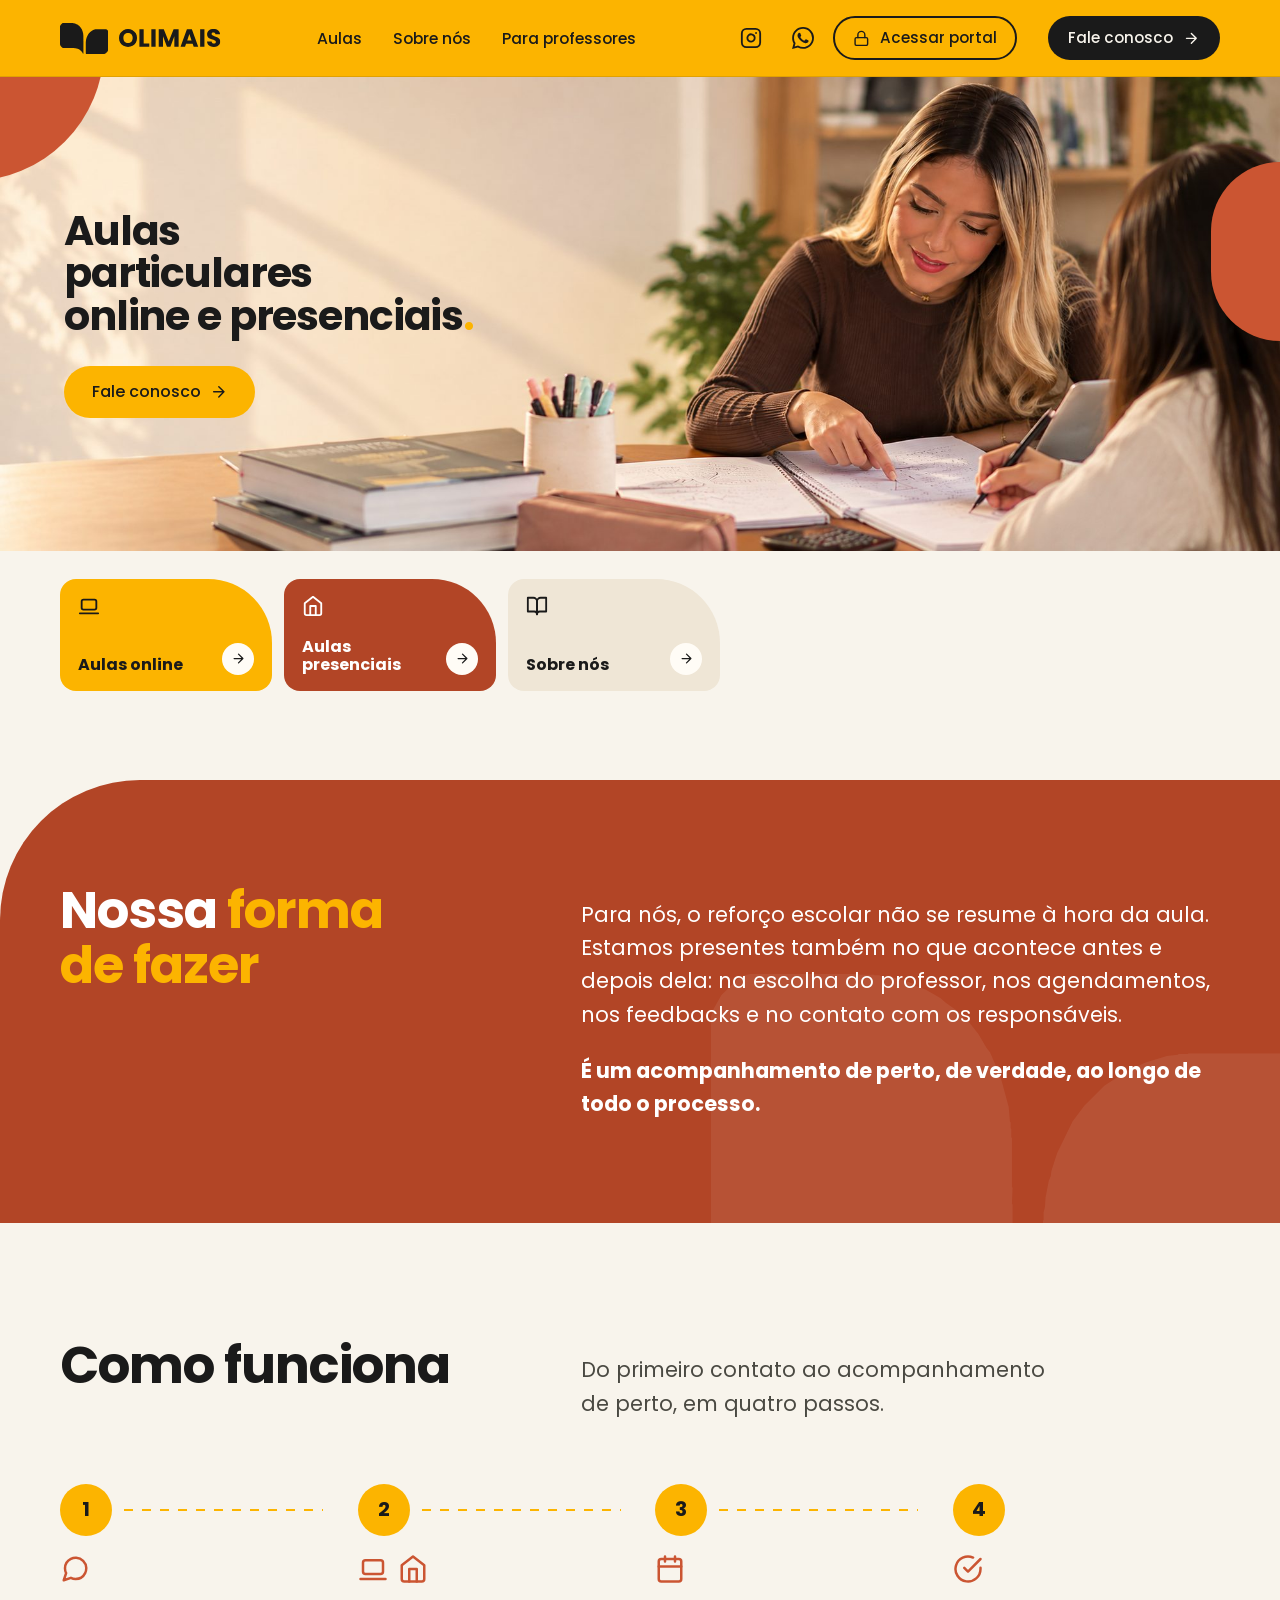
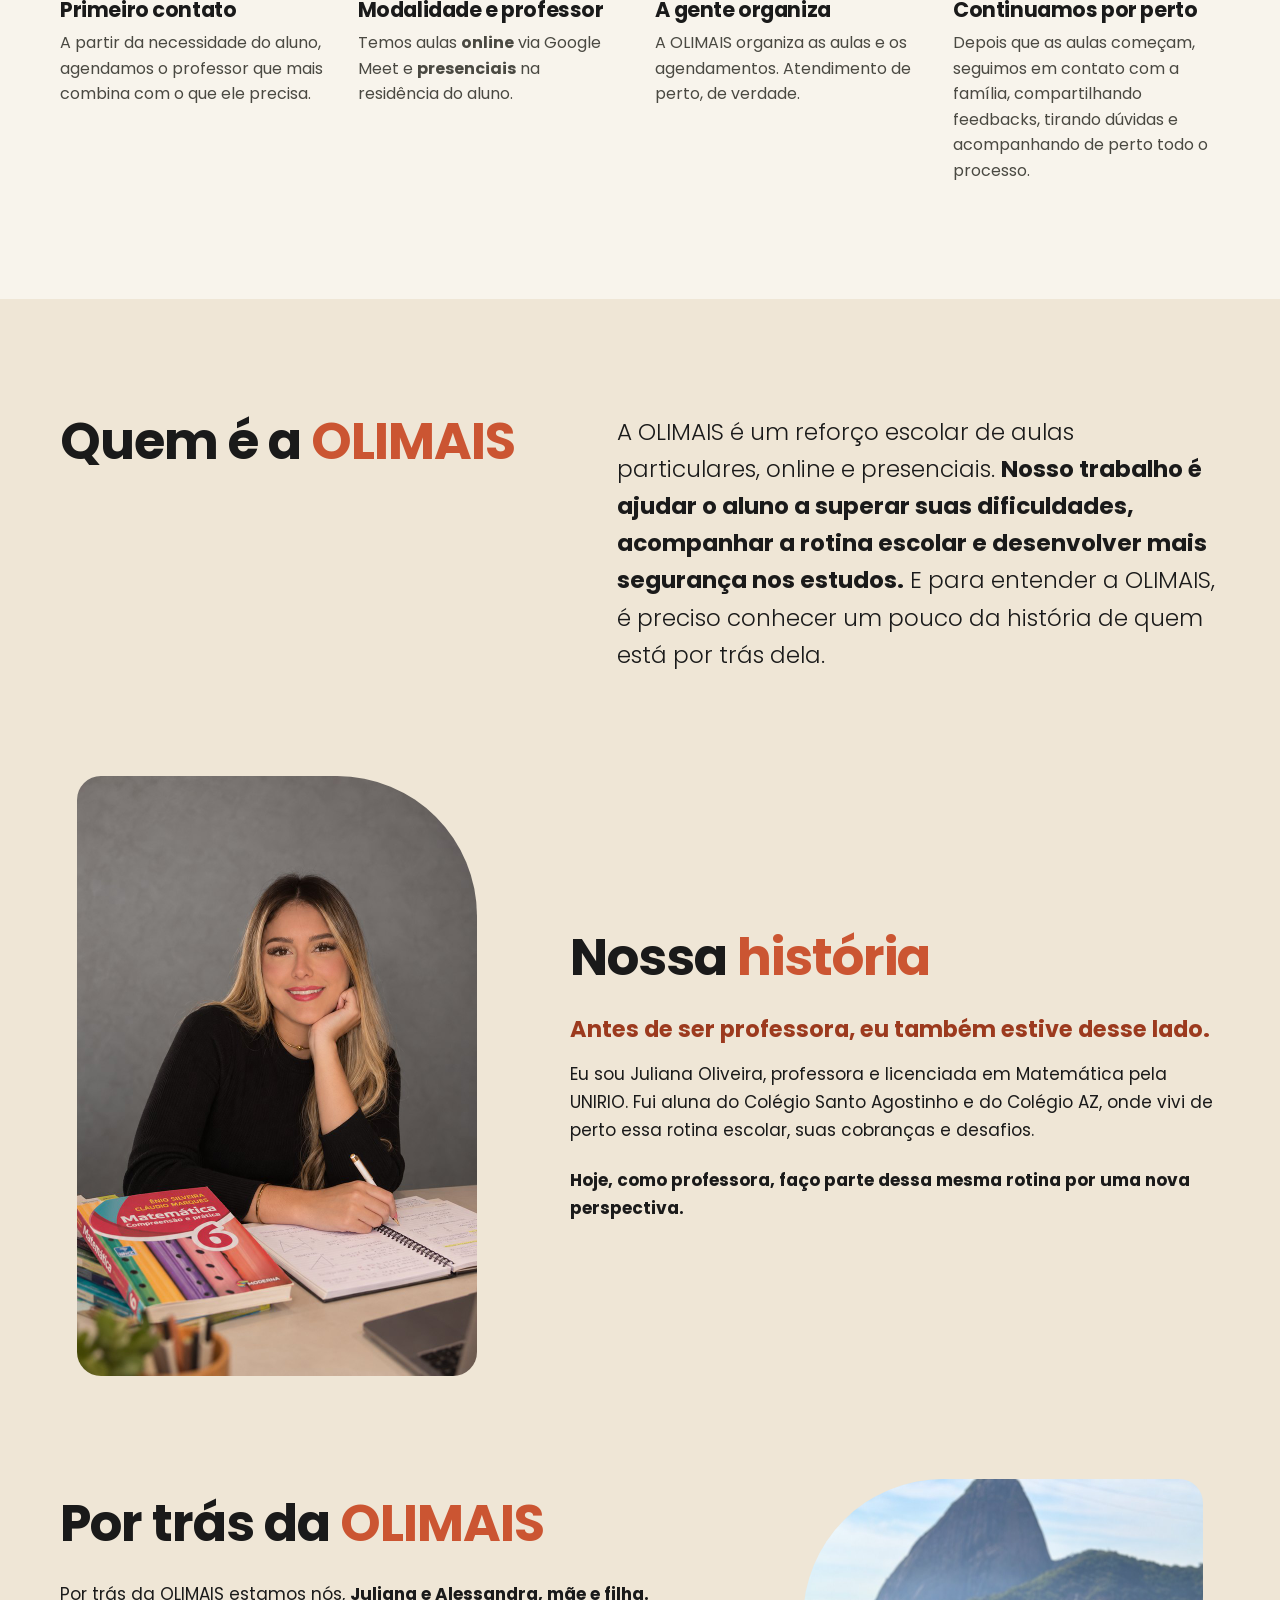
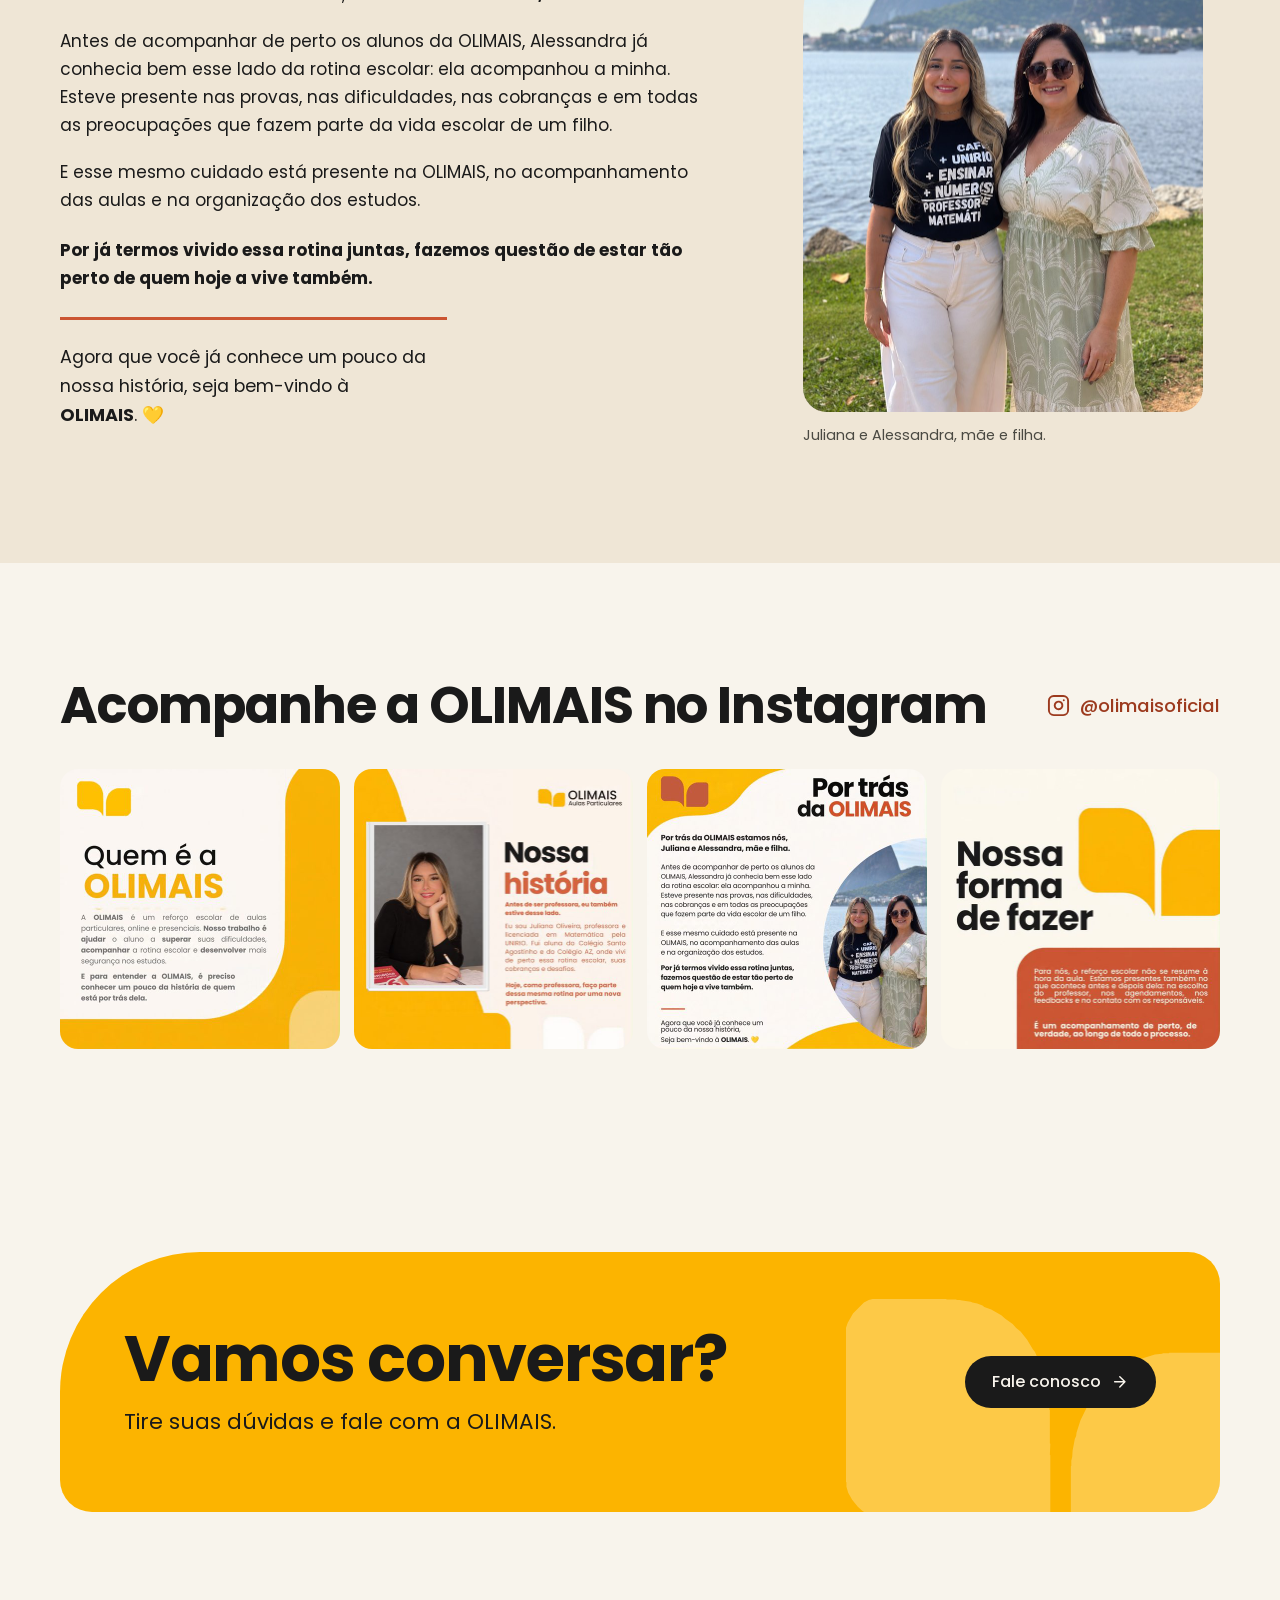
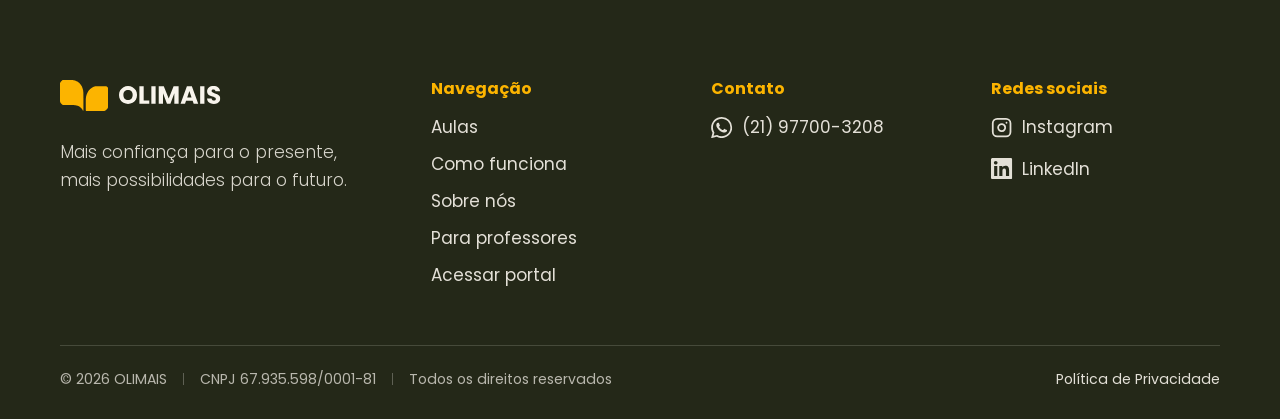
==== index.html @ c1a86a7f "first commit" ====
<!doctype html>
<html lang="pt-BR">
<head>
  <meta charset="utf-8">
  <meta name="viewport" content="width=device-width, initial-scale=1">
  <script>document.documentElement.classList.add('js');</script>

  <title>OLIMAIS | Reforço escolar com aulas particulares online e presenciais</title>
  <meta name="description" content="Reforço escolar com aulas particulares presenciais no Rio de Janeiro e online para todo o Brasil. Acompanhamento de perto, do primeiro contato aos feedbacks para a família.">
  <meta name="theme-color" content="#FCB400">
  <link rel="canonical" href="https://olimais.com.br/">

  <link rel="icon" href="favicon.svg" type="image/svg+xml">
  <link rel="apple-touch-icon" href="img/apple-touch-icon.png">

  <!-- Prévia ao compartilhar no WhatsApp, Instagram, Facebook etc. -->
  <meta property="og:type" content="website">
  <meta property="og:locale" content="pt_BR">
  <meta property="og:site_name" content="OLIMAIS">
  <meta property="og:title" content="OLIMAIS | Reforço escolar com aulas particulares online e presenciais">
  <meta property="og:description" content="Mais confiança para o presente, mais possibilidades para o futuro. Aulas presenciais no Rio de Janeiro e online para todo o Brasil.">
  <meta property="og:url" content="https://olimais.com.br/">
  <meta property="og:image" content="https://olimais.com.br/img/og-olimais.jpg">
  <meta property="og:image:width" content="1200">
  <meta property="og:image:height" content="628">
  <meta name="twitter:card" content="summary_large_image">

  <link rel="preload" href="fonts/poppins-700.woff" as="font" type="font/woff" crossorigin>
  <link rel="preload" href="fonts/poppins-400.woff" as="font" type="font/woff" crossorigin>
  <link rel="preload" href="img/hero-banner.jpg" as="image" fetchpriority="high" media="(min-width: 901px)">
  <link rel="preload" href="img/hero-banner-mobile.jpg" as="image" fetchpriority="high" media="(max-width: 900px)">
  <link rel="stylesheet" href="css/style.css">

  <script type="application/ld+json">
  {
    "@context": "https://schema.org",
    "@type": "EducationalOrganization",
    "name": "OLIMAIS",
    "alternateName": "OLIMAIS Reforço Escolar",
    "description": "Reforço escolar com aulas particulares presenciais no Rio de Janeiro e online para todo o Brasil.",
    "url": "https://olimais.com.br/",
    "logo": "https://olimais.com.br/img/apple-touch-icon.png",
    "telephone": "+5521977003208",
    "sameAs": [
      "https://www.instagram.com/olimaisoficial/",
      "https://www.linkedin.com/company/olimais/"
    ],
    "areaServed": [
      { "@type": "City", "name": "Rio de Janeiro" },
      { "@type": "Country", "name": "Brasil" }
    ]
  }
  </script>
</head>

<body>
<svg width="0" height="0" style="position:absolute" aria-hidden="true" focusable="false">
<symbol id="logo-mark" viewBox="290.23 528.12 855.36 550.64"><path fill="currentColor" d="M 326.757812 535.253906 L 304.484375 557.527344 L 293.792969 576.238281 L 290.226562 586.929688 L 290.226562 900.5625 L 291.121094 901.453125 L 291.121094 910.363281 L 294.683594 922.839844 L 302.703125 937.09375 L 314.285156 951.351562 L 323.195312 959.371094 L 333.886719 966.496094 L 342.796875 970.953125 L 349.035156 972.734375 L 354.378906 972.734375 L 355.269531 973.625 L 415.859375 973.625 L 416.75 972.734375 L 427.441406 972.734375 L 428.332031 973.625 L 442.589844 973.625 L 443.480469 972.734375 L 457.734375 972.734375 L 458.628906 973.625 L 545.054688 973.625 L 545.945312 974.515625 L 568.21875 976.296875 L 577.128906 978.972656 L 591.386719 980.753906 L 597.625 983.425781 L 606.535156 985.207031 L 634.152344 999.464844 L 659.992188 1019.066406 L 677.8125 1038.667969 L 687.613281 1053.816406 L 698.304688 1074.308594 L 700.089844 1076.089844 L 703.652344 1076.089844 L 705.433594 1071.636719 L 705.433594 1063.617188 L 706.324219 1062.726562 L 706.324219 846.210938 L 705.433594 845.320312 L 706.324219 823.046875 L 705.433594 822.15625 L 705.433594 754.4375 L 704.542969 753.546875 L 704.542969 741.964844 L 703.652344 741.074219 L 703.652344 733.054688 L 702.761719 732.164062 L 700.980469 711.671875 L 689.394531 668.902344 L 675.140625 635.9375 L 670.683594 630.589844 L 659.101562 610.988281 L 645.738281 594.058594 L 636.828125 586.929688 L 629.699219 578.914062 L 614.550781 568.21875 L 606.535156 561.09375 L 586.039062 549.507812 L 571.785156 544.164062 L 568.21875 541.488281 L 557.527344 537.035156 L 547.726562 535.253906 L 544.164062 533.472656 L 523.671875 530.796875 L 522.777344 529.90625 L 515.652344 529.90625 L 514.761719 529.015625 L 495.160156 529.015625 L 494.265625 528.125 L 344.578125 528.125 L 336.558594 529.90625 Z M 326.757812 535.253906 "/><path fill="currentColor" d="M 1125.984375 647.519531 L 1111.730469 639.5 L 1103.710938 637.71875 L 948.675781 637.71875 L 947.785156 638.609375 L 935.3125 638.609375 L 934.421875 639.5 L 919.273438 641.28125 L 889.871094 650.191406 L 864.03125 661.773438 L 832.847656 682.269531 L 805.226562 709.890625 L 789.1875 731.273438 L 767.804688 774.933594 L 759.785156 799.878906 L 758.894531 807.007812 L 756.222656 813.246094 L 751.765625 836.410156 L 750.875 849.777344 L 749.09375 856.902344 L 749.09375 867.597656 L 748.203125 868.488281 L 748.203125 1061.835938 L 749.09375 1062.726562 L 749.09375 1071.636719 L 749.984375 1074.308594 L 753.546875 1077.871094 L 756.222656 1078.761719 L 1026.195312 1078.761719 L 1027.085938 1077.871094 L 1052.925781 1078.761719 L 1053.816406 1077.871094 L 1079.652344 1077.871094 L 1086.78125 1076.089844 L 1097.472656 1069.851562 L 1108.167969 1060.941406 L 1131.332031 1036.886719 L 1136.679688 1029.757812 L 1142.914062 1018.175781 L 1145.589844 1006.59375 L 1145.589844 676.03125 L 1140.242188 662.667969 Z M 1125.984375 647.519531 "/></symbol>
<symbol id="logo-word" viewBox="6.75 58.2 705.41 125.33"><g fill="currentColor"><g><g><g transform="translate(0.999982, 182.308494)"><g><path d="M 68.671875 1.21875 C 57.171875 1.21875 46.625 -1.453125 37.03125 -6.796875 C 27.445312 -12.140625 19.835938 -19.601562 14.203125 -29.1875 C 8.566406 -38.78125 5.75 -49.5625 5.75 -61.53125 C 5.75 -73.5 8.566406 -84.25 14.203125 -93.78125 C 19.835938 -103.3125 27.445312 -110.75 37.03125 -116.09375 C 46.625 -121.4375 57.171875 -124.109375 68.671875 -124.109375 C 80.179688 -124.109375 90.726562 -121.4375 100.3125 -116.09375 C 109.90625 -110.75 117.457031 -103.3125 122.96875 -93.78125 C 128.488281 -84.25 131.25 -73.5 131.25 -61.53125 C 131.25 -49.5625 128.457031 -38.78125 122.875 -29.1875 C 117.300781 -19.601562 109.75 -12.140625 100.21875 -6.796875 C 90.695312 -1.453125 80.179688 1.21875 68.671875 1.21875 Z M 68.671875 -25.96875 C 78.441406 -25.96875 86.257812 -29.222656 92.125 -35.734375 C 97.988281 -42.242188 100.921875 -50.84375 100.921875 -61.53125 C 100.921875 -72.34375 97.988281 -80.972656 92.125 -87.421875 C 86.257812 -93.867188 78.441406 -97.09375 68.671875 -97.09375 C 58.796875 -97.09375 50.921875 -93.894531 45.046875 -87.5 C 39.179688 -81.113281 36.25 -72.457031 36.25 -61.53125 C 36.25 -50.726562 39.179688 -42.097656 45.046875 -35.640625 C 50.921875 -29.191406 58.796875 -25.96875 68.671875 -25.96875 Z M 68.671875 -25.96875 " /></g></g></g><g><g transform="translate(138.003538, 182.308494)"><g><path d="M 40.609375 -23.015625 L 79.65625 -23.015625 L 79.65625 0 L 10.8125 0 L 10.8125 -122.375 L 40.609375 -122.375 Z M 40.609375 -23.015625 " /></g></g></g><g><g transform="translate(221.146917, 182.308494)"><g><path d="M 40.609375 -122.375 L 40.609375 0 L 10.8125 0 L 10.8125 -122.375 Z M 40.609375 -122.375 " /></g></g></g><g><g transform="translate(272.566821, 182.308494)"><g><path d="M 149.390625 -122.375 L 149.390625 0 L 119.578125 0 L 119.578125 -73.390625 L 92.21875 0 L 68.15625 0 L 40.609375 -73.5625 L 40.609375 0 L 10.8125 0 L 10.8125 -122.375 L 46.015625 -122.375 L 80.359375 -37.65625 L 114.34375 -122.375 Z M 149.390625 -122.375 " /></g></g></g><g><g transform="translate(432.578602, 182.308494)"><g><path d="M 86.984375 -21.609375 L 41.3125 -21.609375 L 33.984375 0 L 2.78125 0 L 47.0625 -122.375 L 81.578125 -122.375 L 125.859375 0 L 94.296875 0 Z M 79.3125 -44.625 L 64.140625 -89.421875 L 49.15625 -44.625 Z M 79.3125 -44.625 " /></g></g></g><g><g transform="translate(561.041198, 182.308494)"><g><path d="M 40.609375 -122.375 L 40.609375 0 L 10.8125 0 L 10.8125 -122.375 Z M 40.609375 -122.375 " /></g></g></g><g><g transform="translate(612.461121, 182.308494)"><g><path d="M 55.078125 1.21875 C 46.128906 1.21875 38.109375 -0.234375 31.015625 -3.140625 C 23.929688 -6.046875 18.269531 -10.34375 14.03125 -16.03125 C 9.789062 -21.726562 7.554688 -28.585938 7.328125 -36.609375 L 39.046875 -36.609375 C 39.515625 -32.078125 41.082031 -28.617188 43.75 -26.234375 C 46.425781 -23.847656 49.914062 -22.65625 54.21875 -22.65625 C 58.625 -22.65625 62.101562 -23.671875 64.65625 -25.703125 C 67.21875 -27.742188 68.5 -30.566406 68.5 -34.171875 C 68.5 -37.191406 67.484375 -39.6875 65.453125 -41.65625 C 63.421875 -43.632812 60.921875 -45.257812 57.953125 -46.53125 C 54.992188 -47.8125 50.785156 -49.269531 45.328125 -50.90625 C 37.421875 -53.34375 30.96875 -55.78125 25.96875 -58.21875 C 20.976562 -60.65625 16.679688 -64.253906 13.078125 -69.015625 C 9.472656 -73.785156 7.671875 -80.003906 7.671875 -87.671875 C 7.671875 -99.066406 11.796875 -107.988281 20.046875 -114.4375 C 28.296875 -120.882812 39.046875 -124.109375 52.296875 -124.109375 C 65.773438 -124.109375 76.640625 -120.882812 84.890625 -114.4375 C 93.140625 -107.988281 97.554688 -99.007812 98.140625 -87.5 L 65.890625 -87.5 C 65.660156 -91.457031 64.207031 -94.566406 61.53125 -96.828125 C 58.851562 -99.097656 55.425781 -100.234375 51.25 -100.234375 C 47.644531 -100.234375 44.738281 -99.273438 42.53125 -97.359375 C 40.320312 -95.441406 39.21875 -92.679688 39.21875 -89.078125 C 39.21875 -85.117188 41.078125 -82.035156 44.796875 -79.828125 C 48.515625 -77.617188 54.328125 -75.238281 62.234375 -72.6875 C 70.128906 -70.007812 76.546875 -67.453125 81.484375 -65.015625 C 86.429688 -62.578125 90.703125 -59.03125 94.296875 -54.375 C 97.898438 -49.726562 99.703125 -43.75 99.703125 -36.4375 C 99.703125 -29.457031 97.929688 -23.117188 94.390625 -17.421875 C 90.847656 -11.734375 85.707031 -7.203125 78.96875 -3.828125 C 72.226562 -0.460938 64.265625 1.21875 55.078125 1.21875 Z M 55.078125 1.21875 " /></g></g></g></g></g></symbol>
</svg>

<svg width="0" height="0" style="position:absolute" aria-hidden="true" focusable="false">
  <symbol id="i-arrow" viewBox="0 0 24 24"><path d="M5 12h14M12 5l7 7-7 7"/></symbol>
  <symbol id="i-laptop" viewBox="0 0 24 24"><rect x="4" y="5" width="16" height="11" rx="2"/><path d="M2 20h20"/></symbol>
  <symbol id="i-home" viewBox="0 0 24 24"><path d="M3 9l9-7 9 7v11a2 2 0 0 1-2 2H5a2 2 0 0 1-2-2z"/><path d="M9 22V12h6v10"/></symbol>
  <symbol id="i-book" viewBox="0 0 24 24"><path d="M2 3h6a4 4 0 0 1 4 4v14a3 3 0 0 0-3-3H2z"/><path d="M22 3h-6a4 4 0 0 0-4 4v14a3 3 0 0 1 3-3h7z"/></symbol>
  <symbol id="i-chat" viewBox="0 0 24 24"><path d="M21 11.5a8.38 8.38 0 0 1-.9 3.8 8.5 8.5 0 0 1-7.6 4.7 8.38 8.38 0 0 1-3.8-.9L3 21l1.9-5.7a8.38 8.38 0 0 1-.9-3.8 8.5 8.5 0 0 1 4.7-7.6 8.38 8.38 0 0 1 3.8-.9h.5a8.48 8.48 0 0 1 8 8v.5z"/></symbol>
  <symbol id="i-calendar" viewBox="0 0 24 24"><rect x="3" y="4" width="18" height="18" rx="2"/><path d="M16 2v4M8 2v4M3 10h18"/></symbol>
  <symbol id="i-check" viewBox="0 0 24 24"><path d="M22 11.08V12a10 10 0 1 1-5.93-9.14"/><path d="M22 4 12 14.01l-3-3"/></symbol>
  <symbol id="i-instagram" viewBox="0 0 24 24"><rect x="2" y="2" width="20" height="20" rx="5"/><path d="M16 11.37A4 4 0 1 1 12.63 8 4 4 0 0 1 16 11.37z"/><path d="M17.5 6.5h.01"/></symbol>
  <symbol id="i-whatsapp" viewBox="0 0 24 24"><path d="M17.472 14.382c-.297-.149-1.758-.867-2.03-.967-.273-.099-.471-.148-.67.15-.197.297-.767.966-.94 1.164-.173.199-.347.223-.644.075-.297-.15-1.255-.463-2.39-1.475-.883-.788-1.48-1.761-1.653-2.059-.173-.297-.018-.458.13-.606.134-.133.298-.347.446-.52.149-.174.198-.298.298-.497.099-.198.05-.371-.025-.52-.075-.149-.669-1.612-.916-2.207-.242-.579-.487-.5-.669-.51-.173-.008-.371-.01-.57-.01-.198 0-.52.074-.792.372-.272.297-1.04 1.016-1.04 2.479 0 1.462 1.065 2.875 1.213 3.074.149.198 2.096 3.2 5.077 4.487.709.306 1.262.489 1.694.625.712.227 1.36.195 1.871.118.571-.085 1.758-.719 2.006-1.413.248-.694.248-1.289.173-1.413-.074-.124-.272-.198-.57-.347m-5.421 7.403h-.004a9.87 9.87 0 01-5.031-1.378l-.361-.214-3.741.982.998-3.648-.235-.374a9.86 9.86 0 01-1.51-5.26c.001-5.45 4.436-9.884 9.888-9.884 2.64 0 5.122 1.03 6.988 2.898a9.825 9.825 0 012.893 6.994c-.003 5.45-4.437 9.884-9.885 9.884m8.413-18.297A11.815 11.815 0 0012.05 0C5.495 0 .16 5.335.157 11.892c0 2.096.547 4.142 1.588 5.945L.057 24l6.305-1.654a11.882 11.882 0 005.683 1.448h.005c6.554 0 11.89-5.335 11.893-11.893a11.821 11.821 0 00-3.48-8.413z"/></symbol>
  <symbol id="i-menu" viewBox="0 0 24 24"><path d="M3 6h18M3 12h18M3 18h18"/></symbol>
  <symbol id="i-close" viewBox="0 0 24 24"><path d="M18 6 6 18M6 6l12 12"/></symbol>
  <symbol id="i-left" viewBox="0 0 24 24"><path d="M15 18l-6-6 6-6"/></symbol>
  <symbol id="i-right" viewBox="0 0 24 24"><path d="M9 18l6-6-6-6"/></symbol>
  <symbol id="i-linkedin" viewBox="0 0 24 24"><path d="M20.447 20.452h-3.554v-5.569c0-1.328-.027-3.037-1.852-3.037-1.853 0-2.136 1.445-2.136 2.939v5.667H9.351V9h3.414v1.561h.046c.477-.9 1.637-1.85 3.37-1.85 3.601 0 4.267 2.37 4.267 5.455v6.286zM5.337 7.433c-1.144 0-2.063-.926-2.063-2.065 0-1.138.92-2.063 2.063-2.063 1.14 0 2.064.925 2.064 2.063 0 1.139-.925 2.065-2.064 2.065zm1.782 13.019H3.555V9h3.564v11.452zM22.225 0H1.771C.792 0 0 .774 0 1.729v20.542C0 23.227.792 24 1.771 24h20.451C23.2 24 24 23.227 24 22.271V1.729C24 .774 23.2 0 22.222 0h.003z"/></symbol>
  <symbol id="i-lock" viewBox="0 0 24 24"><rect x="3" y="11" width="18" height="11" rx="2"/><path d="M7 11V7a5 5 0 0 1 10 0v4"/></symbol>
</svg>

<a class="skip-link" href="#conteudo">Ir para o conteúdo</a>

<!-- ============================ CABEÇALHO ============================ -->
<header class="site-header" id="topo">
  <div class="wrap site-header__bar">
    <a class="brand" href="#topo" aria-label="OLIMAIS, voltar ao início">
      <svg class="brand__mark" viewBox="0 0 855.36 550.64" aria-hidden="true"><use href="#logo-mark"/></svg>
      <svg class="brand__word" viewBox="0 0 705.41 125.33" aria-hidden="true"><use href="#logo-word"/></svg>
    </a>

    <nav class="site-nav" id="menu" aria-label="Principal">
      <ul class="site-nav__list">
        <li><a href="#aulas">Aulas</a></li>
        <li><a href="#sobre">Sobre nós</a></li>
        <li><a href="professores.html">Para professores</a></li>
      </ul>
      <div class="site-nav__social">
        <a class="icon-link" href="https://www.instagram.com/olimaisoficial/" target="_blank" rel="noopener" aria-label="Instagram da OLIMAIS"><svg class="ico" viewBox="0 0 24 24"><use href="#i-instagram"/></svg></a>
        <a class="icon-link" href="https://wa.me/5521977003208?text=Ol%C3%A1%21%20Vim%20pelo%20site%20da%20OLIMAIS%20e%20gostaria%20de%20saber%20mais%20sobre%20as%20aulas." target="_blank" rel="noopener" aria-label="WhatsApp da OLIMAIS"><svg class="ico ico--fill" viewBox="0 0 24 24"><use href="#i-whatsapp"/></svg></a>
        <a class="btn btn--ghost btn--sm" href="https://portal.olimais.com.br/"><svg class="ico" viewBox="0 0 24 24" aria-hidden="true"><use href="#i-lock"/></svg>Acessar portal</a>
      </div>
    </nav>

    <a class="btn btn--ink btn--sm site-header__cta" href="https://wa.me/5521977003208?text=Ol%C3%A1%21%20Vim%20pelo%20site%20da%20OLIMAIS%20e%20gostaria%20de%20saber%20mais%20sobre%20as%20aulas." target="_blank" rel="noopener">Fale conosco <svg class="ico" viewBox="0 0 24 24" aria-hidden="true"><use href="#i-arrow"/></svg></a>
    <button class="menu-btn" type="button" data-menu-btn aria-expanded="false" aria-controls="menu">
      <span class="sr-only">Abrir ou fechar o menu</span>
      <svg class="ico ico--open" viewBox="0 0 24 24" aria-hidden="true"><use href="#i-menu"/></svg>
      <svg class="ico ico--close" viewBox="0 0 24 24" aria-hidden="true"><use href="#i-close"/></svg>
    </button>
  </div>
</header>

<main id="conteudo">

  <!-- ============================ TOPO ============================ -->
  <section class="hero" aria-labelledby="titulo-principal">
    <div class="hero__sun" aria-hidden="true"></div>
    <div class="hero__inner">
      <h1 class="hero__title" id="titulo-principal"><span class="hero__line">Aulas</span> <span class="hero__line">particulares</span> <span class="hero__line">online e presenciais<span class="dot">.</span></span></h1>
      <div class="hero__actions">
        <a class="btn btn--sun" href="https://wa.me/5521977003208?text=Ol%C3%A1%21%20Vim%20pelo%20site%20da%20OLIMAIS%20e%20gostaria%20de%20saber%20mais%20sobre%20as%20aulas." target="_blank" rel="noopener">Fale conosco <svg class="ico" viewBox="0 0 24 24" aria-hidden="true"><use href="#i-arrow"/></svg></a>
      </div>
    </div>
    <div class="hero__photo">
      <picture>
        <source media="(max-width: 900px)" srcset="img/hero-banner-mobile.jpg" width="1100" height="681">
        <img src="img/hero-banner.jpg" width="2000" height="740" fetchpriority="high" decoding="async" alt="Professora explicando a matéria para uma aluna, com livros e caderno sobre a mesa">
      </picture>
      <span class="hero__arch" aria-hidden="true"></span>
    </div>
  </section>

  <!-- ============================ ATALHOS ============================ -->
  <div class="wrap">
    <nav class="tiles" aria-label="Atalhos">
      <a class="tile tile--sun" href="#como-funciona">
        <svg class="tile__icon ico" viewBox="0 0 24 24" aria-hidden="true"><use href="#i-laptop"/></svg>
        <span class="tile__row"><span class="tile__label">Aulas online</span><span class="tile__go"><svg class="ico" viewBox="0 0 24 24" aria-hidden="true"><use href="#i-arrow"/></svg></span></span>
      </a>
      <a class="tile tile--clay" href="#como-funciona">
        <svg class="tile__icon ico" viewBox="0 0 24 24" aria-hidden="true"><use href="#i-home"/></svg>
        <span class="tile__row"><span class="tile__label">Aulas presenciais</span><span class="tile__go"><svg class="ico" viewBox="0 0 24 24" aria-hidden="true"><use href="#i-arrow"/></svg></span></span>
      </a>
      <a class="tile tile--sand" href="#sobre">
        <svg class="tile__icon ico" viewBox="0 0 24 24" aria-hidden="true"><use href="#i-book"/></svg>
        <span class="tile__row"><span class="tile__label">Sobre nós</span><span class="tile__go"><svg class="ico" viewBox="0 0 24 24" aria-hidden="true"><use href="#i-arrow"/></svg></span></span>
      </a>
    </nav>
  </div>

  <!-- ============================ NOSSA FORMA DE FAZER (faixa terracota) ============================ -->
  <section class="band band--clay" id="aulas" aria-labelledby="titulo-forma">
    <svg class="band__mark" viewBox="0 0 855.36 550.64" aria-hidden="true"><use href="#logo-mark"/></svg>
    <div class="wrap band__grid">
      <h2 id="titulo-forma">Nossa <span class="hl">forma de fazer</span></h2>
      <div class="band__text">
        <p>Para nós, o reforço escolar não se resume à hora da aula. Estamos presentes também no que acontece antes e depois dela: na escolha do professor, nos agendamentos, nos feedbacks e no contato com os responsáveis.</p>
        <p><strong>É um acompanhamento de perto, de verdade, ao longo de todo o processo.</strong></p>
      </div>
    </div>
  </section>

  <!-- ============================ COMO FUNCIONA ============================ -->
  <section class="section" id="como-funciona" aria-labelledby="titulo-como">
    <div class="wrap">
      <div class="section-head">
        <h2 id="titulo-como">Como funciona</h2>
        <p class="section-head__lead">Do primeiro contato ao acompanhamento de perto, em quatro passos.</p>
      </div>
      <ol class="steps">
        <li class="step">
          <span class="step__num" aria-hidden="true">1</span>
          <svg class="step__icon ico" viewBox="0 0 24 24" aria-hidden="true"><use href="#i-chat"/></svg>
          <h3>Primeiro contato</h3>
          <p>A partir da necessidade do aluno, agendamos o professor que mais combina com o que ele precisa.</p>
        </li>
        <li class="step">
          <span class="step__num" aria-hidden="true">2</span>
          <div class="step__icons"><svg class="step__icon ico" viewBox="0 0 24 24" aria-hidden="true"><use href="#i-laptop"/></svg><svg class="step__icon ico" viewBox="0 0 24 24" aria-hidden="true"><use href="#i-home"/></svg></div>
          <h3>Modalidade e professor</h3>
          <p>Temos aulas <strong>online</strong> via Google Meet e <strong>presenciais</strong> na residência do aluno.</p>
        </li>
        <li class="step">
          <span class="step__num" aria-hidden="true">3</span>
          <svg class="step__icon ico" viewBox="0 0 24 24" aria-hidden="true"><use href="#i-calendar"/></svg>
          <h3>A gente organiza</h3>
          <p>A OLIMAIS organiza as aulas e os agendamentos. Atendimento de perto, de verdade.</p>
        </li>
        <li class="step">
          <span class="step__num" aria-hidden="true">4</span>
          <svg class="step__icon ico" viewBox="0 0 24 24" aria-hidden="true"><use href="#i-check"/></svg>
          <h3>Continuamos por perto</h3>
          <p>Depois que as aulas começam, seguimos em contato com a família, compartilhando feedbacks, tirando dúvidas e acompanhando de perto todo o processo.</p>
        </li>
      </ol>
    </div>
  </section>

  <!-- ============================ SOBRE NÓS ============================ -->
  <section class="section section--sand" id="sobre" aria-labelledby="titulo-sobre">
    <div class="wrap">
      <div class="about-intro">
        <h2 id="titulo-sobre">Quem é a <span class="hl">OLIMAIS</span></h2>
        <p>A OLIMAIS é um reforço escolar de aulas particulares, online e presenciais. <strong>Nosso trabalho é ajudar o aluno a superar suas dificuldades, acompanhar a rotina escolar e desenvolver mais segurança nos estudos.</strong> E para entender a OLIMAIS, é preciso conhecer um pouco da história de quem está por trás dela.</p>
      </div>

      <div class="about-row">
        <figure class="about-photo about-photo--juliana">
          <img src="img/juliana.jpg" width="800" height="1200" loading="lazy" decoding="async" alt="Juliana Oliveira, professora de Matemática, sorrindo à mesa de estudo, com livros e caderno">
        </figure>
        <div class="about-text">
          <h2>Nossa <span class="hl">história</span></h2>
          <p class="kicker">Antes de ser professora, eu também estive desse lado.</p>
          <div class="prose">
            <p>Eu sou Juliana Oliveira, professora e licenciada em Matemática pela UNIRIO. Fui aluna do Colégio Santo Agostinho e do Colégio AZ, onde vivi de perto essa rotina escolar, suas cobranças e desafios.</p>
            <p class="closing">Hoje, como professora, faço parte dessa mesma rotina por uma nova perspectiva.</p>
          </div>
        </div>
      </div>

      <div class="about-row about-row--flip">
        <figure class="about-photo about-photo--duas">
          <img src="img/juliana-e-alessandra.jpg" width="800" height="1067" loading="lazy" decoding="async" alt="Juliana e Alessandra, mãe e filha, lado a lado e sorrindo, com o mar e o Pão de Açúcar ao fundo">
          <figcaption>Juliana e Alessandra, mãe e filha.</figcaption>
        </figure>
        <div class="about-text">
          <h2>Por trás da <span class="hl">OLIMAIS</span></h2>
          <div class="prose">
            <p>Por trás da OLIMAIS estamos nós, <strong>Juliana e Alessandra, mãe e filha.</strong></p>
            <p>Antes de acompanhar de perto os alunos da OLIMAIS, Alessandra já conhecia bem esse lado da rotina escolar: ela acompanhou a minha. Esteve presente nas provas, nas dificuldades, nas cobranças e em todas as preocupações que fazem parte da vida escolar de um filho.</p>
            <p>E esse mesmo cuidado está presente na OLIMAIS, no acompanhamento das aulas e na organização dos estudos.</p>
            <p class="closing">Por já termos vivido essa rotina juntas, fazemos questão de estar tão perto de quem hoje a vive também.</p>
          </div>
          <p class="welcome">Agora que você já conhece um pouco da nossa história, seja bem-vindo à <strong>OLIMAIS</strong>.&nbsp;💛</p>
        </div>
      </div>
    </div>
  </section>

  <!-- ============================ INSTAGRAM ============================ -->
  <section class="section" id="instagram" aria-labelledby="titulo-instagram">
    <div class="wrap">
      <div class="insta-head">
        <h2 id="titulo-instagram">Acompanhe a OLIMAIS no Instagram</h2>
        <a class="insta-handle" href="https://www.instagram.com/olimaisoficial/" target="_blank" rel="noopener"><svg class="ico" viewBox="0 0 24 24" aria-hidden="true"><use href="#i-instagram"/></svg>@olimaisoficial</a>
      </div>
      <div class="insta-grid">
        <a href="https://www.instagram.com/olimaisoficial/" target="_blank" rel="noopener"><img src="img/insta-quem-e-a-olimais.jpg" width="560" height="560" loading="lazy" decoding="async" alt="Post do Instagram: Quem é a OLIMAIS"></a>
        <a href="https://www.instagram.com/olimaisoficial/" target="_blank" rel="noopener"><img src="img/insta-nossa-historia.jpg" width="560" height="560" loading="lazy" decoding="async" alt="Post do Instagram: Nossa história, com a professora Juliana Oliveira"></a>
        <a href="https://www.instagram.com/olimaisoficial/" target="_blank" rel="noopener"><img src="img/insta-por-tras-da-olimais.jpg" width="560" height="560" loading="lazy" decoding="async" alt="Post do Instagram: Por trás da OLIMAIS, Juliana e Alessandra"></a>
        <a href="https://www.instagram.com/olimaisoficial/" target="_blank" rel="noopener"><img src="img/insta-nossa-forma-de-fazer.jpg" width="560" height="560" loading="lazy" decoding="async" alt="Post do Instagram: Nossa forma de fazer"></a>
      </div>
    </div>
  </section>

  <!-- ============================ CHAMADA FINAL ============================ -->
  <section class="cta" id="contato" aria-labelledby="titulo-contato">
    <div class="wrap">
      <div class="cta__box">
        <svg class="cta__mark" viewBox="0 0 855.36 550.64" aria-hidden="true"><use href="#logo-mark"/></svg>
        <div>
          <h2 id="titulo-contato">Vamos conversar?</h2>
          <p>Tire suas dúvidas e fale com a OLIMAIS.</p>
        </div>
        <a class="btn btn--ink" href="https://wa.me/5521977003208?text=Ol%C3%A1%21%20Vim%20pelo%20site%20da%20OLIMAIS%20e%20gostaria%20de%20saber%20mais%20sobre%20as%20aulas." target="_blank" rel="noopener">Fale conosco <svg class="ico" viewBox="0 0 24 24" aria-hidden="true"><use href="#i-arrow"/></svg></a>
      </div>
    </div>
  </section>

</main>

<!-- ============================ RODAPÉ ============================ -->
<footer class="site-footer">
  <div class="wrap">
    <div class="site-footer__grid">
      <div>
        <a class="brand" href="#topo" aria-label="OLIMAIS, voltar ao início">
          <svg class="brand__mark" viewBox="0 0 855.36 550.64" aria-hidden="true"><use href="#logo-mark"/></svg>
          <svg class="brand__word" viewBox="0 0 705.41 125.33" aria-hidden="true"><use href="#logo-word"/></svg>
        </a>
        <p class="site-footer__tag">Mais confiança para o presente, mais possibilidades para o futuro.</p>
      </div>
      <nav aria-labelledby="rodape-nav">
        <h2 id="rodape-nav">Navegação</h2>
        <ul>
          <li><a href="#aulas">Aulas</a></li>
          <li><a href="#como-funciona">Como funciona</a></li>
          <li><a href="#sobre">Sobre nós</a></li>
          <li><a href="professores.html">Para professores</a></li>
          <li><a href="https://portal.olimais.com.br/">Acessar portal</a></li>
        </ul>
      </nav>
      <div>
        <h2>Contato</h2>
        <ul>
          <li><a class="footer-link" href="https://wa.me/5521977003208?text=Ol%C3%A1%21%20Vim%20pelo%20site%20da%20OLIMAIS%20e%20gostaria%20de%20saber%20mais%20sobre%20as%20aulas." target="_blank" rel="noopener"><svg class="ico ico--fill" viewBox="0 0 24 24" aria-hidden="true"><use href="#i-whatsapp"/></svg>(21) 97700-3208</a></li>
        </ul>
      </div>
      <div>
        <h2>Redes sociais</h2>
        <ul>
          <li><a class="footer-link" href="https://www.instagram.com/olimaisoficial/" target="_blank" rel="noopener"><svg class="ico" viewBox="0 0 24 24" aria-hidden="true"><use href="#i-instagram"/></svg>Instagram</a></li>
          <li><a class="footer-link" href="https://www.linkedin.com/company/olimais/" target="_blank" rel="noopener"><svg class="ico ico--fill" viewBox="0 0 24 24" aria-hidden="true"><use href="#i-linkedin"/></svg>LinkedIn</a></li>
        </ul>
      </div>
    </div>
    <div class="site-footer__legal">
      <div class="legal-list">
        <span>© <span id="ano">2026</span> OLIMAIS</span>
        <span>CNPJ 67.935.598/0001-81</span>
        <span>Todos os direitos reservados</span>
      </div>
      <a href="privacidade.html">Política de Privacidade</a>
    </div>
  </div>
</footer>

<script src="js/main.js" defer></script>
</body>
</html>
---- css/style.css ----
/* ==========================================================================
   OLIMAIS — site público
   Tudo que é cor, fonte e forma está nas variáveis do :root (logo abaixo).
   Para mudar o visual do site inteiro, comece por ali.
   ========================================================================== */

/* ---- Fonte: Poppins, hospedada junto com o site (licença OFL, ver fonts/OFL.txt) ---- */
@font-face { font-family: "Poppins"; font-style: normal; font-weight: 300; font-display: swap; src: url("../fonts/poppins-300.woff") format("woff"); }
@font-face { font-family: "Poppins"; font-style: normal; font-weight: 400; font-display: swap; src: url("../fonts/poppins-400.woff") format("woff"); }
@font-face { font-family: "Poppins"; font-style: normal; font-weight: 500; font-display: swap; src: url("../fonts/poppins-500.woff") format("woff"); }
@font-face { font-family: "Poppins"; font-style: normal; font-weight: 700; font-display: swap; src: url("../fonts/poppins-700.woff") format("woff"); }

:root {
  /* Cores medidas nos posts da marca */
  --cream:     #F8F4EC;   /* fundo */
  --paper:     #FFFCF6;   /* cartões claros */
  --sand:      #EFE6D6;   /* seções alternadas */
  --sun:       #FCB400;   /* amarelo da marca */
  --sun-soft:  #FCD060;
  --sun-wash:  #FFF0C4;
  --clay:      #CB5532;   /* terracota: títulos grandes e formas */
  --clay-deep: #B24526;
  --clay-ink:  #9C3A1E;   /* terracota para TEXTO pequeno sobre fundo claro (contraste 5:1) */   /* terracota escura: painéis com texto branco (contraste) */
  --ink:       #1A1A1A;
  --ink-2:     #4A4942;   /* texto secundário */
  --night:     #242818;   /* rodapé e faixas escuras */

  --font: "Poppins", system-ui, -apple-system, "Segoe UI", Roboto, "Helvetica Neue", Arial, sans-serif;

  /* Formas: o logo é feito de duas "folhas" (um canto bem arredondado, os outros quase retos) */
  --r-leaf: clamp(72px, 11vw, 140px);
  --r-md: 24px;
  --r-sm: 16px;

  --gutter: clamp(20px, 4vw, 40px);
  --header-h: 76px;
}

/* ---- Base ---- */
*, *::before, *::after { box-sizing: border-box; }
html { scroll-behavior: smooth; -webkit-text-size-adjust: 100%; text-size-adjust: 100%; }
body {
  min-height: 100vh;
  display: flex;
  flex-direction: column;
  margin: 0;
  background: var(--cream);
  color: var(--ink);
  font: 400 1.0625rem/1.65 var(--font);
  -webkit-font-smoothing: antialiased;
  text-rendering: optimizeLegibility;
}
main { flex: 1 0 auto; }
.site-footer { flex-shrink: 0; }
img, svg { display: block; max-width: 100%; }
h1, h2, h3, p, ul, ol, figure, blockquote { margin: 0; }
ul, ol { padding: 0; list-style: none; }
a { color: inherit; }
section[id], header[id] { scroll-margin-top: calc(var(--header-h) + 8px); }

:focus-visible { outline: 3px solid var(--ink); outline-offset: 3px; border-radius: 6px; }
.on-dark :focus-visible, .site-footer :focus-visible { outline-color: var(--sun); }

.sr-only {
  position: absolute; width: 1px; height: 1px; margin: -1px; padding: 0; overflow: hidden;
  clip: rect(0 0 0 0); white-space: nowrap; border: 0;
}
.skip-link {
  position: absolute; left: 12px; top: -60px; z-index: 100;
  background: var(--ink); color: var(--cream); padding: .7rem 1.1rem; border-radius: 999px;
  text-decoration: none; font-weight: 500;
}
.skip-link:focus { top: 12px; }

.wrap { width: min(1160px, calc(100% - 2 * var(--gutter))); margin-inline: auto; }
.section { padding-block: clamp(64px, 9vw, 120px); position: relative; }
.section--sand { background: var(--sand); }

/* ---- Tipografia ---- */
h1, h2, h3 { font-weight: 700; letter-spacing: -.02em; }
h1 { font-size: clamp(2.45rem, 1.15rem + 4.6vw, 4.25rem); line-height: 1.03; letter-spacing: -.028em; }
h2 { font-size: clamp(2rem, 1.2rem + 2.8vw, 3.2rem); line-height: 1.08; text-wrap: balance; }
h3 { font-size: clamp(1.3rem, 1.1rem + .8vw, 1.65rem); line-height: 1.2; }
.lead { font-weight: 300; font-size: clamp(1.2rem, 1rem + .9vw, 1.6rem); line-height: 1.45; }
.prose p + p { margin-top: 1.1em; }
.prose { max-width: 60ch; }
.prose strong { font-weight: 700; }
.hl { color: var(--clay); }                 /* destaque de título, como nos posts */
.dot { color: var(--sun); }                 /* o ponto amarelo do título principal */

/* ---- Ícones (sprite inline no HTML) ---- */
.ico { width: 1.25em; height: 1.25em; flex: none; fill: none; stroke: currentColor; stroke-width: 2; stroke-linecap: round; stroke-linejoin: round; }
.ico--fill { fill: currentColor; stroke: none; }

/* ---- Botões ---- */
.btn {
  display: inline-flex; align-items: center; justify-content: center; gap: .6rem;
  padding: .95rem 1.6rem; border-radius: 999px; border: 2px solid transparent;
  font: 500 1rem/1.1 var(--font); text-decoration: none; cursor: pointer; white-space: nowrap;
  transition: background-color .2s ease, color .2s ease, border-color .2s ease;
}
.btn .ico { width: 1.1em; height: 1.1em; }
.btn--sun { background: var(--sun); color: var(--ink); }
.btn--sun:hover { background: #FFC730; }
.btn--ink { background: var(--ink); color: var(--cream); }
.btn--ink:hover { background: #000; }
.btn--ghost { border-color: var(--ink); color: var(--ink); background: transparent; }
.btn--ghost:hover { background: var(--ink); color: var(--cream); }
.on-dark .btn--ghost, .site-footer .btn--ghost { border-color: rgba(248,244,236,.55); color: var(--cream); }
.on-dark .btn--ghost:hover { background: var(--cream); color: var(--ink); border-color: var(--cream); }
.btn--sm { padding: .72rem 1.15rem; font-size: .95rem; }
.btn--lg { padding: 1.35rem 2.8rem; font-size: 1.35rem; gap: .9rem; }   /* botão grande (formulário de professores) */
.btn--lg .ico { width: 1.2em; height: 1.2em; }
@media (max-width: 480px) { .btn--lg { padding: 1.1rem 1.5rem; font-size: 1.15rem; } }
@media (max-width: 360px) { .btn--lg { padding: 1.05rem 1rem; font-size: 1.05rem; gap: .6rem; } }
@media (max-width: 400px) { .btn { white-space: normal; text-align: center; } .btn.site-header__cta { white-space: nowrap; } }

/* ==========================================================================
   Cabeçalho
   ========================================================================== */
.site-header {
  position: sticky; top: 0; z-index: 50;
  background: var(--sun);                        /* barra amarela, a cor da marca */
  border-bottom: 1px solid rgba(26, 26, 26, .12);
}
.site-header__bar { display: flex; align-items: center; gap: clamp(14px, 2.4vw, 32px); min-height: var(--header-h); }

.brand { display: inline-flex; align-items: center; gap: .7rem; text-decoration: none; color: var(--ink); flex: none; }
.brand__mark { height: 31px; width: auto; aspect-ratio: 855.36 / 550.64; color: var(--sun); }
.site-header .brand__mark { color: var(--ink); }
.brand__word { height: 18px; width: auto; aspect-ratio: 705.41 / 125.33; }

.site-nav { display: flex; align-items: center; flex: 1; gap: clamp(14px, 2.2vw, 36px); justify-content: space-between; }
.site-nav__list { display: flex; gap: clamp(14px, 2.2vw, 34px); margin-inline: auto; }
.site-nav__list a { white-space: nowrap; text-decoration: none; font-weight: 500; font-size: .98rem; padding: .5rem .1rem; background: linear-gradient(var(--ink), var(--ink)) 0 100% / 0 3px no-repeat; transition: background-size .2s ease; }
.site-nav__list a:hover, .site-nav__list a[aria-current="page"] { background-size: 100% 3px; }
.site-nav__social { display: flex; align-items: center; gap: .6rem; }
.icon-link { display: grid; place-items: center; width: 42px; height: 42px; border-radius: 50%; color: var(--ink); transition: background-color .2s ease; }
.icon-link:hover { background: rgba(26, 26, 26, .14); }
.icon-link .ico { width: 22px; height: 22px; }

.menu-btn { flex: none; display: none; place-items: center; width: 46px; height: 46px; border-radius: 50%; border: 2px solid var(--ink); background: transparent; color: var(--ink); cursor: pointer; }
.menu-btn .ico { width: 22px; height: 22px; }
.menu-btn .ico--close { display: none; }
.is-open .menu-btn .ico--open { display: none; }
.is-open .menu-btn .ico--close { display: block; }

@media (max-width: 1200px) {
  .site-header__cta { margin-left: auto; }
  .menu-btn { display: grid; }
  /* Com JavaScript: o menu vira um painel que abre embaixo do cabeçalho */
  .js .site-nav {
    display: none; position: absolute; left: 0; right: 0; top: 100%;
    flex-direction: column; align-items: stretch; gap: 8px;
    padding: 12px var(--gutter) 24px; background: var(--sun);
    border-bottom: 1px solid rgba(26, 26, 26, .12); box-shadow: 0 18px 30px rgba(26, 26, 26, .12);
  }
  .js .is-open .site-nav { display: flex; }
  .js .site-nav__list { flex-direction: column; margin: 0; gap: 0; }
  .js .site-nav__list a { display: block; padding: .9rem .2rem; font-size: 1.1rem; border-bottom: 1px solid rgba(26, 26, 26, .16); background: none; }
  .js .site-nav__social { margin-top: 12px; flex-wrap: wrap; }
  .js .site-nav__list a[aria-current="page"] { font-weight: 700; }
  /* Sem JavaScript: o menu continua visível, numa linha abaixo */
  .site-header__bar { flex-wrap: wrap; }
  .js .site-header__bar { flex-wrap: nowrap; }
  .site-nav { flex-basis: 100%; order: 3; justify-content: flex-start; padding-bottom: 12px; flex-wrap: wrap; }
}
@media (max-width: 380px) { .site-header__cta { display: none; } .js .site-header__bar { justify-content: space-between; } }
@media (max-width: 480px) {
  .brand__mark { height: 27px; }
  .brand__word { height: 15px; }
  .site-header__cta { padding: .62rem 1rem; font-size: .88rem; }
  .site-header__cta .ico { display: none; }
}

/* ==========================================================================
   Topo: banner com a foto da OLIMAIS, título e um botão (como no modelo).
   Computador: a foto ocupa o banner inteiro e o texto fica sobre a parede clara, à esquerda.
   Celular e tablet: o texto vem primeiro e a foto logo abaixo, em largura total.
   ========================================================================== */
.hero { position: relative; overflow: clip; display: flex; align-items: center; width: 100%; aspect-ratio: 2000 / 740; max-height: 620px; }
.hero__sun { --d: clamp(190px, 21vw, 320px); position: absolute; z-index: 0; width: var(--d); height: var(--d); top: calc(var(--d) / -2 - 30px); left: calc(var(--d) / -2 - 30px); border-radius: 50%; background: var(--clay); }   /* terracota: o amarelo se confundiria com a barra amarela */
.hero > .hero__sun { z-index: 1; }
.hero__photo { position: absolute; inset: 0; z-index: 0; }
.hero__photo picture, .hero__photo img { display: block; width: 100%; height: 100%; }
.hero__photo img { object-fit: cover; object-position: 60% 30%; }
.hero__arch { /* arco terracota na borda direita, como no modelo */
  position: absolute; z-index: 1; right: 0; top: 18%;
  width: clamp(40px, 5.4vw, 76px); height: clamp(100px, 14vw, 180px);
  background: var(--clay); border-radius: 999px 0 0 999px;
  animation: slide-in .9s cubic-bezier(.2, .7, .2, 1) .15s both;   /* o único movimento da página */
}
.hero__inner { position: relative; z-index: 2; padding-inline: max(var(--gutter), min(5vw, 96px)); }
.hero__title { font-size: clamp(1.75rem, 3.2vw, 3.6rem); line-height: 1.04; }
.hero__line { display: block; }
.hero__actions { display: flex; flex-wrap: wrap; gap: 14px; margin-top: clamp(18px, 2.2vw, 30px); }
@keyframes slide-in { from { opacity: 0; transform: translateX(40px); } to { opacity: 1; transform: none; } }

@media (max-width: 900px) {
  .hero { display: block; aspect-ratio: auto; max-height: none; padding-top: clamp(72px, 14vw, 100px); }
  .hero__inner { padding-inline: var(--gutter); }
  .hero__title { font-size: clamp(2.35rem, .9rem + 5.6vw, 4rem); }
  .hero__line { display: inline; }
  .hero__photo { position: relative; inset: auto; aspect-ratio: 16 / 10; margin-top: clamp(28px, 6vw, 44px); }
  .hero__arch { top: auto; bottom: 14%; width: 40px; height: 84px; }
}

/* ==========================================================================
   Atalhos (4 cartões logo abaixo do topo)
   ========================================================================== */
.hero + .wrap { margin-top: clamp(16px, 2.2vw, 28px); margin-bottom: clamp(56px, 7vw, 96px); }
.tiles { display: grid; grid-template-columns: repeat(4, minmax(0, 212px)); justify-content: start; gap: 12px; }
.tile {
  --tile-r: clamp(44px, 5vw, 64px);
  display: flex; flex-direction: column; justify-content: space-between; gap: 16px; min-height: 112px;
  padding: 16px 18px; text-decoration: none; border-radius: 16px var(--tile-r) 16px 16px;
  transition: transform .2s ease;
}
.tile:hover { transform: translateY(-3px); }
.tile__icon { width: 22px; height: 22px; }
.tile__row { display: flex; align-items: flex-end; justify-content: space-between; gap: 8px; }
.tile__label { min-width: 0; font-weight: 700; font-size: 1rem; line-height: 1.15; overflow-wrap: break-word; }
.tile__go { flex: none; display: grid; place-items: center; width: 32px; height: 32px; border-radius: 50%; background: var(--paper); color: var(--ink); }
.tile__go .ico { width: 15px; height: 15px; }
.tile--sun { background: var(--sun); }
.tile--clay { background: var(--clay-deep); color: #fff; }
.tile--sand { background: var(--sand); }
.tile--night { background: var(--night); color: var(--cream); }
@media (max-width: 900px) { .tiles { grid-template-columns: repeat(2, minmax(0, 260px)); } .tile:last-child:nth-child(odd) { grid-column: 1 / -1; } }
@media (max-width: 520px) { .tile { min-height: 104px; padding: 14px; gap: 14px; } .tile__label { font-size: .95rem; } .tile__go { display: none; } }

/* ==========================================================================
   Faixas de seção (Nossa forma de fazer, Seu portal) e cabeçalho de seção.
   Cada seção importante é uma faixa de cor própria, com o título no topo e
   em tamanho proporcional ao texto ao lado; assim quem rola a página sabe
   logo o que vai encontrar. O canto superior esquerdo arredondado é o "folha" da marca.
   ========================================================================== */
.band { position: relative; overflow: clip; padding-block: clamp(56px, 8vw, 104px); border-radius: var(--r-leaf) 0 0 0; color: #fff; }
.band--clay { background: var(--clay-deep); }
.band--night { background: var(--night); color: var(--cream); }
.band__grid { position: relative; z-index: 1; display: grid; grid-template-columns: minmax(0, 5fr) minmax(0, 7fr); gap: clamp(24px, 5vw, 80px); align-items: start; }
.band .hl { color: var(--sun); }
.band__text { padding-top: clamp(0px, 1.2vw, 18px); }
.band__text p { font-size: clamp(1.1rem, 1rem + .45vw, 1.3rem); line-height: 1.6; }
.band__text p + p { margin-top: 1.1em; }
.band__text strong { font-weight: 700; }
.band__mark { position: absolute; z-index: 0; right: -4%; bottom: -34%; width: min(620px, 58vw); color: rgba(255, 255, 255, .07); pointer-events: none; }
@media (max-width: 900px) { .band__grid { grid-template-columns: minmax(0, 1fr); gap: 18px; } .band__text { padding-top: 0; } .band { padding-top: clamp(64px, 12vw, 88px); } }

.section-head { display: grid; grid-template-columns: minmax(0, 5fr) minmax(0, 7fr); gap: clamp(24px, 5vw, 80px); align-items: start; }
.section-head__lead { padding-top: clamp(0px, 1.2vw, 18px); font-size: clamp(1.1rem, 1rem + .45vw, 1.3rem); line-height: 1.6; color: var(--ink-2); max-width: 34em; text-wrap: balance; }
@media (max-width: 900px) { .section-head { grid-template-columns: minmax(0, 1fr); gap: 12px; } }

.steps { display: grid; grid-template-columns: repeat(4, minmax(0, 1fr)); gap: clamp(18px, 2.4vw, 32px); margin-top: clamp(36px, 5vw, 64px); }
.step { position: relative; padding-top: 70px; }
.step__num { position: absolute; top: 0; left: 0; display: grid; place-items: center; width: 52px; height: 52px; border-radius: 50%; background: var(--sun); font-weight: 700; font-size: 1.25rem; }
.step::before { content: ""; position: absolute; top: 25px; left: 64px; right: 4px; height: 2px; background: repeating-linear-gradient(90deg, var(--sun) 0 9px, transparent 9px 18px); }
.step:last-child::before { display: none; }
.step__icon { width: 30px; height: 30px; color: var(--clay); margin-bottom: 14px; }
.step__icons { display: flex; gap: 10px; margin-bottom: 14px; }
.step__icons .step__icon { margin-bottom: 0; }
.step h3 { font-size: 1.3rem; margin-bottom: .45rem; }
.step p { color: var(--ink-2); font-size: 1rem; line-height: 1.6; }
@media (max-width: 900px) { .steps { grid-template-columns: repeat(2, minmax(0, 1fr)); row-gap: 36px; } .step::before { display: none; } }
@media (max-width: 520px) { .steps { grid-template-columns: minmax(0, 1fr); } }

/* ==========================================================================
   Sobre nós
   ========================================================================== */
.about-intro { display: grid; grid-template-columns: minmax(0, .9fr) minmax(0, 1.1fr); gap: clamp(24px, 5vw, 64px); align-items: start; }
.about-intro p { font-weight: 300; font-size: clamp(1.15rem, 1rem + .7vw, 1.45rem); line-height: 1.6; max-width: 36em; }
.about-intro p strong { font-weight: 700; }
.about-row { display: grid; grid-template-columns: minmax(0, .8fr) minmax(0, 1.2fr); gap: clamp(28px, 6vw, 88px); align-items: center; margin-top: clamp(56px, 8vw, 104px); }
.about-row--flip { grid-template-columns: minmax(0, 1.2fr) minmax(0, .8fr); }
.about-row--flip .about-photo { order: 2; }
.about-photo { width: 100%; max-width: 400px; justify-self: center; }
.about-photo img { width: 100%; height: auto; }
.about-photo--juliana img { border-radius: 24px var(--r-leaf) 24px 24px; aspect-ratio: 2 / 3; object-fit: cover; }
.about-photo--duas img { border-radius: var(--r-leaf) 24px 24px 24px; aspect-ratio: 3 / 4; object-fit: cover; }
.about-photo figcaption { margin-top: 12px; font-size: .9rem; color: var(--ink-2); }
.about-text h2 { margin-bottom: .55em; }
.about-text .kicker { font-weight: 700; font-size: clamp(1.15rem, 1rem + .6vw, 1.4rem); line-height: 1.35; color: var(--clay-ink); margin-bottom: 1rem; }
.about-text .closing { font-weight: 700; margin-top: 1.3em; }
.about-text .welcome { margin-top: 1.6rem; padding-top: 1.4rem; border-top: 3px solid var(--clay); max-width: 22em; font-size: 1.1rem; }
@media (max-width: 900px) {
  .about-intro, .about-row, .about-row--flip { grid-template-columns: minmax(0, 1fr); }
  .about-row--flip .about-photo { order: 0; }
  .about-photo { justify-self: start; max-width: 340px; }
}

/* ==========================================================================
   Depoimentos (carrossel que desliza com o dedo ou com as setas)
   ========================================================================== */
.carousel__track { display: flex; gap: 20px; overflow-x: auto; scroll-snap-type: x mandatory; scrollbar-width: none; -webkit-overflow-scrolling: touch; overscroll-behavior-x: contain; }
.carousel__track::-webkit-scrollbar { display: none; }
.quote { position: relative; overflow: hidden; flex: 0 0 100%; scroll-snap-align: start; background: var(--paper); border-radius: 28px var(--r-leaf) 28px 28px; padding: clamp(28px, 5vw, 60px); display: grid; grid-template-columns: auto minmax(0, 1fr); gap: 0 clamp(14px, 3vw, 36px); align-items: start; }
.quote__watermark { position: absolute; z-index: 0; right: -3%; bottom: -14%; width: min(300px, 46%); color: var(--sun-wash); pointer-events: none; }
.quote > *:not(.quote__watermark) { position: relative; z-index: 1; }
.quote__mark { font-size: clamp(4.5rem, 10vw, 7rem); line-height: .8; font-weight: 700; color: var(--clay); }
.quote p { font-weight: 300; font-size: clamp(1.2rem, 1rem + 1.1vw, 1.8rem); line-height: 1.45; max-width: 34ch; }
.quote figcaption { grid-column: 2; margin-top: 1.4rem; display: flex; align-items: center; gap: 12px; font-weight: 500; }
.quote figcaption::before { content: ""; width: 34px; height: 2px; background: var(--clay); }
.tag { font-size: .78rem; font-weight: 500; padding: .2rem .65rem; border-radius: 999px; background: var(--sun-wash); color: var(--ink-2); }
.carousel__controls { display: none; align-items: center; justify-content: space-between; margin-top: 22px; }
.js .carousel__controls { display: flex; }
.icon-btn { display: grid; place-items: center; width: 46px; height: 46px; border-radius: 50%; border: 0; background: var(--paper); color: var(--ink); cursor: pointer; transition: background-color .2s ease; }
.icon-btn:hover { background: var(--sun); }
.icon-btn:disabled { opacity: .4; cursor: default; }
.icon-btn:disabled:hover { background: var(--paper); }
.icon-btn .ico { width: 20px; height: 20px; }
.dots { display: flex; gap: 10px; }
.dot-btn { width: 12px; height: 12px; border-radius: 50%; border: 0; padding: 0; background: rgba(26, 26, 26, .2); cursor: pointer; }
.dot-btn[aria-current="true"] { background: var(--sun); box-shadow: 0 0 0 2px var(--ink); }
@media (max-width: 560px) { .quote { grid-template-columns: minmax(0, 1fr); } .quote figcaption { grid-column: 1; } .quote__watermark { width: 38%; right: -10%; bottom: -22%; } }

/* ==========================================================================
   Instagram
   ========================================================================== */
.insta-head { display: flex; flex-wrap: wrap; align-items: center; justify-content: space-between; gap: 14px 28px; margin-bottom: clamp(24px, 3vw, 36px); }
.insta-handle { display: inline-flex; align-items: center; gap: .6rem; font-weight: 500; font-size: 1.15rem; text-decoration: none; color: var(--clay-ink); }
.insta-handle:hover { text-decoration: underline; text-underline-offset: 4px; }
.insta-grid { display: grid; grid-template-columns: repeat(4, minmax(0, 1fr)); gap: 14px; }
.insta-grid a { display: block; border-radius: 18px; overflow: hidden; background: var(--sand); }
.insta-grid img { width: 100%; height: auto; aspect-ratio: 1; object-fit: cover; transition: transform .35s ease; }
.insta-grid a:hover img { transform: scale(1.04); }
@media (max-width: 760px) { .insta-grid { grid-template-columns: repeat(2, minmax(0, 1fr)); } }

/* ==========================================================================
   Chamada final
   ========================================================================== */
.cta { padding-block: clamp(48px, 7vw, 88px); }
.cta__box { position: relative; overflow: clip; background: var(--sun); border-radius: var(--r-leaf) 32px 32px 32px; padding: clamp(36px, 6vw, 72px) clamp(24px, 5vw, 64px); display: grid; grid-template-columns: minmax(0, 1fr) auto; gap: 24px 40px; align-items: center; }
.cta__box h2 { position: relative; z-index: 1; font-size: clamp(2.2rem, 1.3rem + 3.6vw, 4rem); }
.cta__box p { position: relative; z-index: 1; margin-top: .7rem; font-size: clamp(1.1rem, 1rem + .5vw, 1.35rem); max-width: 28em; }
.cta__box .btn { position: relative; z-index: 1; }
.cta__box p a { font-weight: 600; text-decoration: underline; text-underline-offset: 3px; text-decoration-thickness: 2px; }
.cta__mark { position: absolute; z-index: 0; right: -4%; bottom: -22%; width: min(420px, 60%); color: rgba(255, 255, 255, .28); }
@media (max-width: 760px) { .cta__box { grid-template-columns: minmax(0, 1fr); } .cta__box .btn--lg { width: 100%; } }

/* ==========================================================================
   Rodapé
   ========================================================================== */
.site-footer { background: var(--night); color: var(--cream); padding-block: clamp(48px, 7vw, 80px) 28px; }
.site-footer__grid { display: grid; grid-template-columns: minmax(0, 1.4fr) repeat(3, minmax(0, 1fr)); gap: clamp(28px, 4vw, 56px); }
.site-footer .brand { color: var(--cream); }
.site-footer__tag { margin-top: 1.2rem; max-width: 22em; font-weight: 300; color: rgba(248, 244, 236, .85); }
.site-footer h2 { font-size: 1rem; font-weight: 700; letter-spacing: 0; margin-bottom: 1rem; color: var(--sun); }
.site-footer li + li { margin-top: .55rem; }
.site-footer a { text-decoration: none; color: rgba(248, 244, 236, .9); }
.site-footer a:hover { color: var(--sun); text-decoration: underline; text-underline-offset: 4px; }
.footer-link { display: inline-flex; align-items: center; gap: .6rem; }
.legal-list { display: flex; flex-wrap: wrap; gap: 4px 0; }
.legal-list span + span::before { content: ""; display: inline-block; width: 1px; height: .85em; margin: 0 16px; background: currentColor; opacity: .4; vertical-align: -1px; }
@media (max-width: 600px) {
  .legal-list { flex-direction: column; }
  .legal-list span + span::before { display: none; }
}
.site-footer__legal { display: flex; flex-wrap: wrap; justify-content: space-between; gap: 8px 28px; margin-top: clamp(36px, 5vw, 56px); padding-top: 22px; border-top: 1px solid rgba(248, 244, 236, .16); font-size: .88rem; color: rgba(248, 244, 236, .7); }
@media (max-width: 900px) { .site-footer__grid { grid-template-columns: repeat(2, minmax(0, 1fr)); } .site-footer__grid > :first-child { grid-column: 1 / -1; } }
@media (max-width: 480px) { .site-footer__grid { grid-template-columns: minmax(0, 1fr); } }

/* ==========================================================================
   Páginas simples (política de privacidade, 404)
   ========================================================================== */
.doc { padding-block: clamp(48px, 7vw, 96px); }
.doc h1 { font-size: clamp(2.1rem, 1.3rem + 3vw, 3.4rem); margin-bottom: .4em; }
.doc h2 { font-size: clamp(1.3rem, 1.1rem + .8vw, 1.7rem); margin: 2em 0 .5em; letter-spacing: -.01em; }
.doc p, .doc li { max-width: 68ch; }
.doc p + p { margin-top: 1em; }
.doc ul { list-style: disc; padding-left: 1.3em; margin-top: .8em; }
.doc li + li { margin-top: .4em; }
.doc a { color: var(--clay-ink); text-underline-offset: 3px; }
.doc .updated { color: var(--ink-2); font-size: .95rem; margin-bottom: 1.6em; }

/* ==========================================================================
   Página "Para professores"
   ========================================================================== */
.page-hero { position: relative; overflow: clip; padding-block: clamp(64px, 9vw, 104px) clamp(48px, 7vw, 80px); }
.page-hero .wrap { position: relative; z-index: 1; }
/* título à esquerda; texto e botões ao lado direito */
.page-hero__grid { display: grid; grid-template-columns: auto minmax(0, 1fr); gap: clamp(32px, 6vw, 96px); align-items: center; }
.page-hero h1 { width: min-content; font-size: clamp(2.5rem, 1rem + 4.8vw, 4.6rem); }
.page-hero .lead { max-width: 30ch; }
.page-hero .hero__actions { margin-top: clamp(22px, 2.6vw, 32px); }
@media (max-width: 900px) { .page-hero__grid { grid-template-columns: minmax(0, 1fr); gap: 22px; } }

/* linha curta de vantagens */
.perks { padding-bottom: clamp(48px, 6vw, 72px); }
.perks + .cta { padding-top: 0; }
.points { display: grid; grid-template-columns: repeat(4, minmax(0, 1fr)); gap: clamp(20px, 3vw, 40px); }
/* o ícone fica ao lado do título; o texto curto vem embaixo */
.point { display: grid; grid-template-columns: auto minmax(0, 1fr); column-gap: 12px; align-items: center; align-content: start; border-top: 3px solid var(--sun); padding-top: 18px; }
.point > .ico, .point__icons { grid-column: 1; grid-row: 1; }
.point > .ico { width: 26px; height: 26px; color: var(--clay); }
.point__icons { display: flex; gap: 8px; }
.point__icons .ico { width: 26px; height: 26px; color: var(--clay); }
.point h3 { grid-column: 2; grid-row: 1; font-size: 1rem; line-height: 1.2; text-wrap: balance; }
.point p { grid-column: 1 / -1; grid-row: 2; margin-top: 10px; color: var(--ink-2); font-size: .98rem; line-height: 1.5; }
/* nas 4 colunas, a linha do título tem a altura de 2 linhas: os 4 textos começam alinhados mesmo se um título quebrar */
@media (min-width: 1181px) { .point { grid-template-rows: minmax(2.4rem, auto) auto; } }
@media (max-width: 1180px) { .points { grid-template-columns: repeat(2, minmax(0, 1fr)); } }
@media (max-width: 700px) { .points { grid-template-columns: minmax(0, 1fr); gap: 20px; } }



/* ---- Movimento reduzido ---- */
@media (prefers-reduced-motion: reduce) {
  html { scroll-behavior: auto; }
  *, *::before, *::after { animation: none !important; transition: none !important; }
}
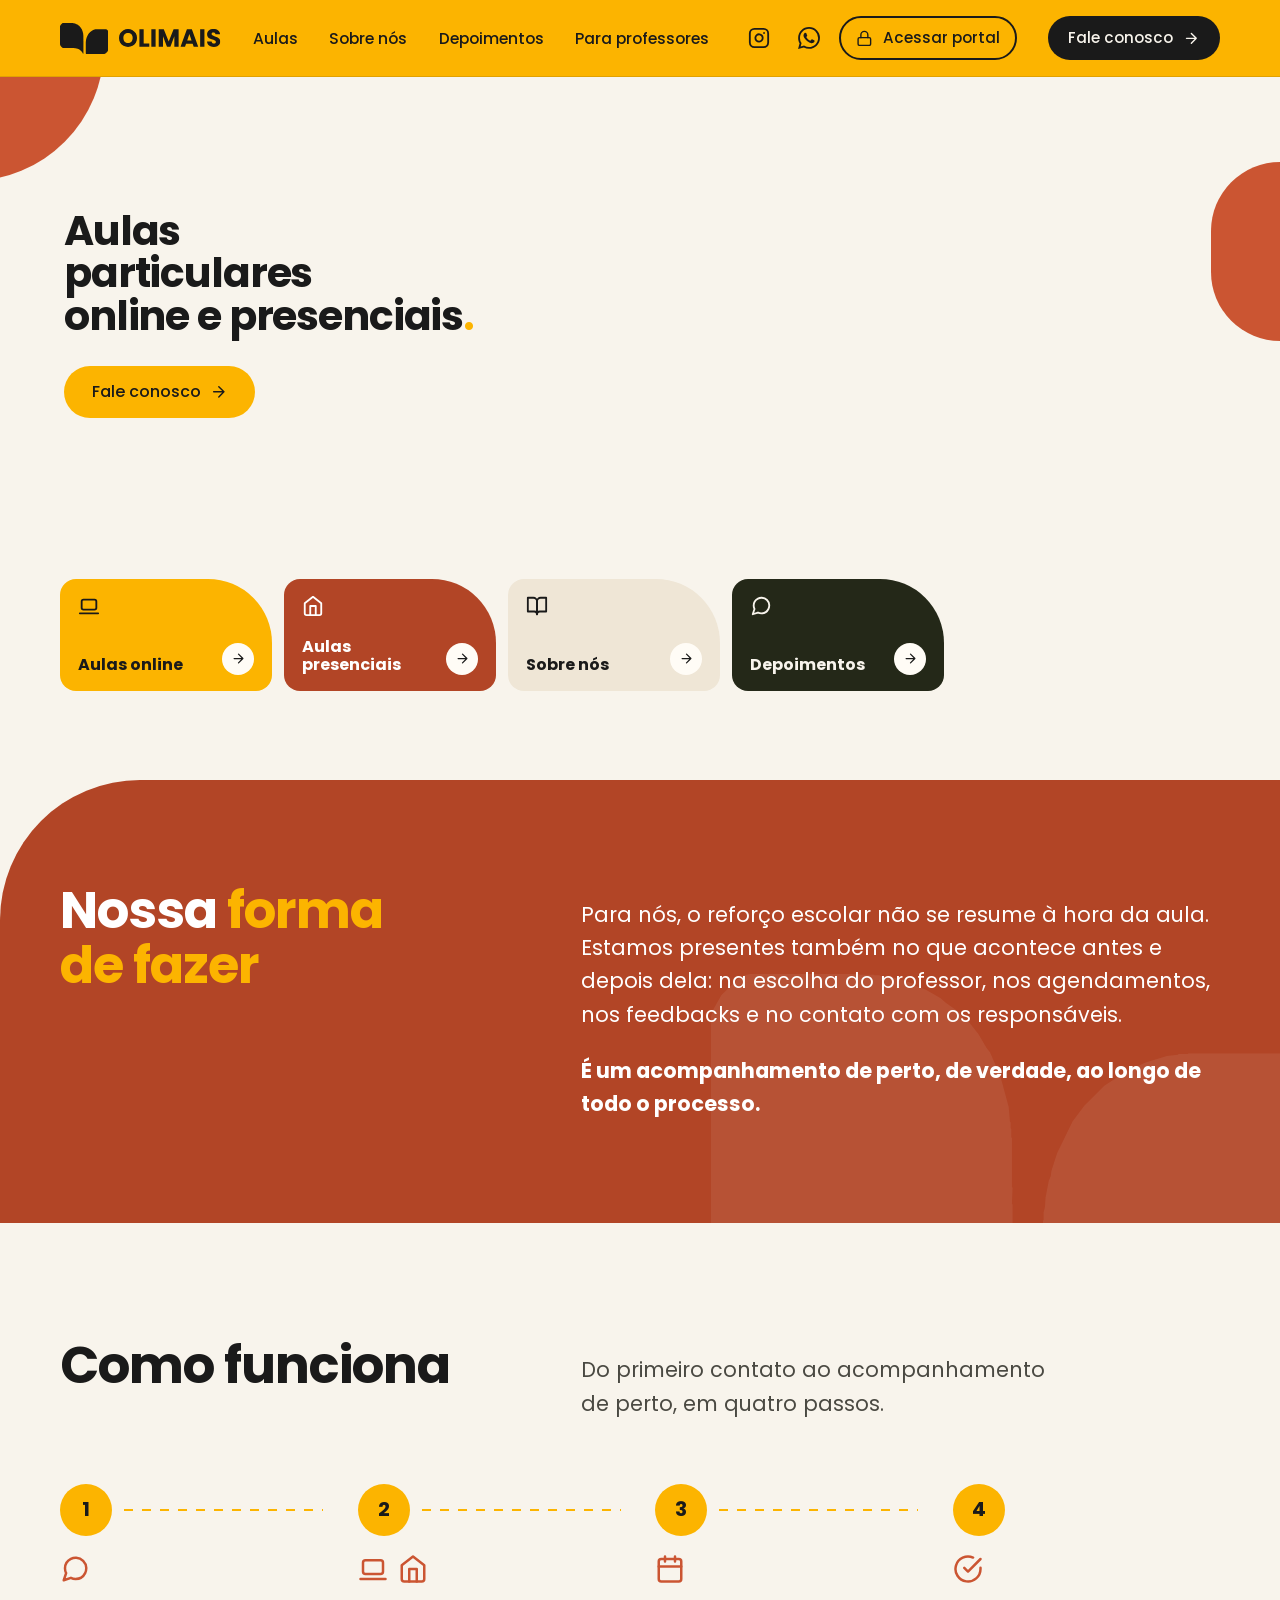
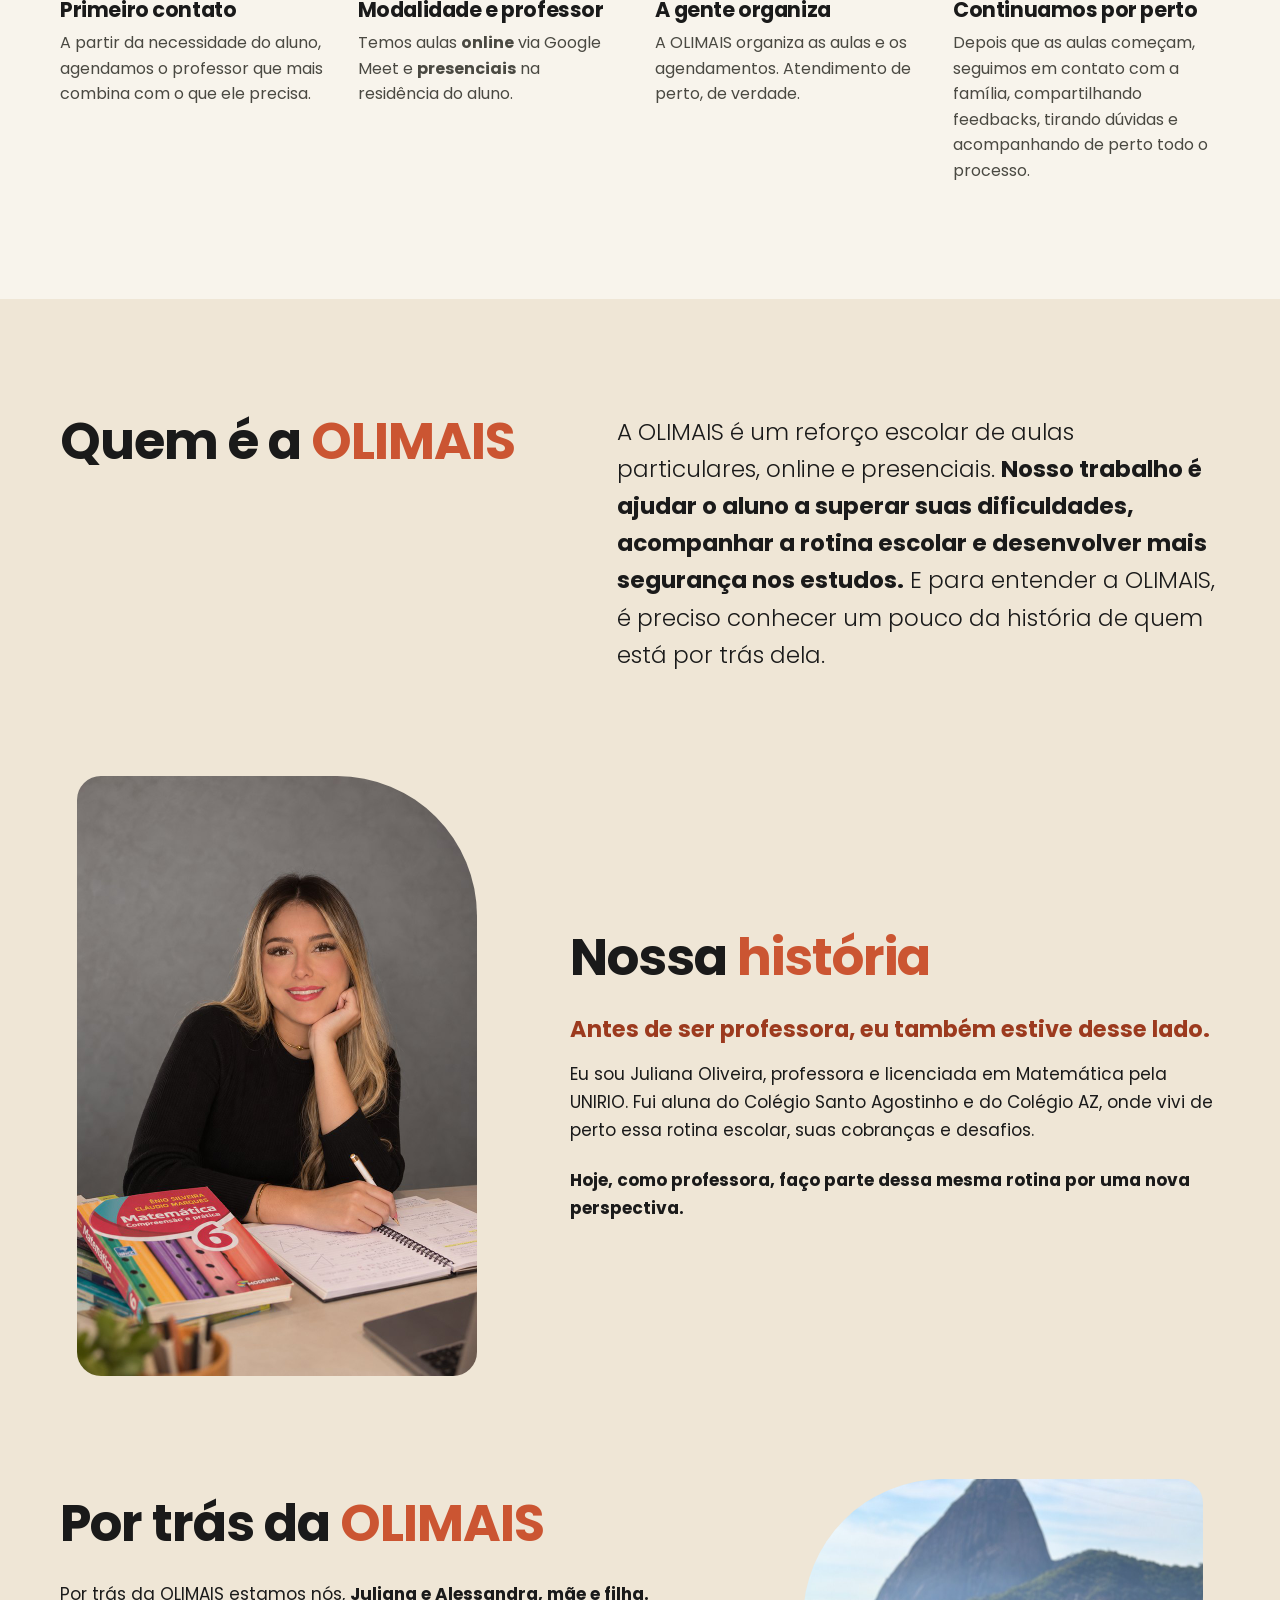
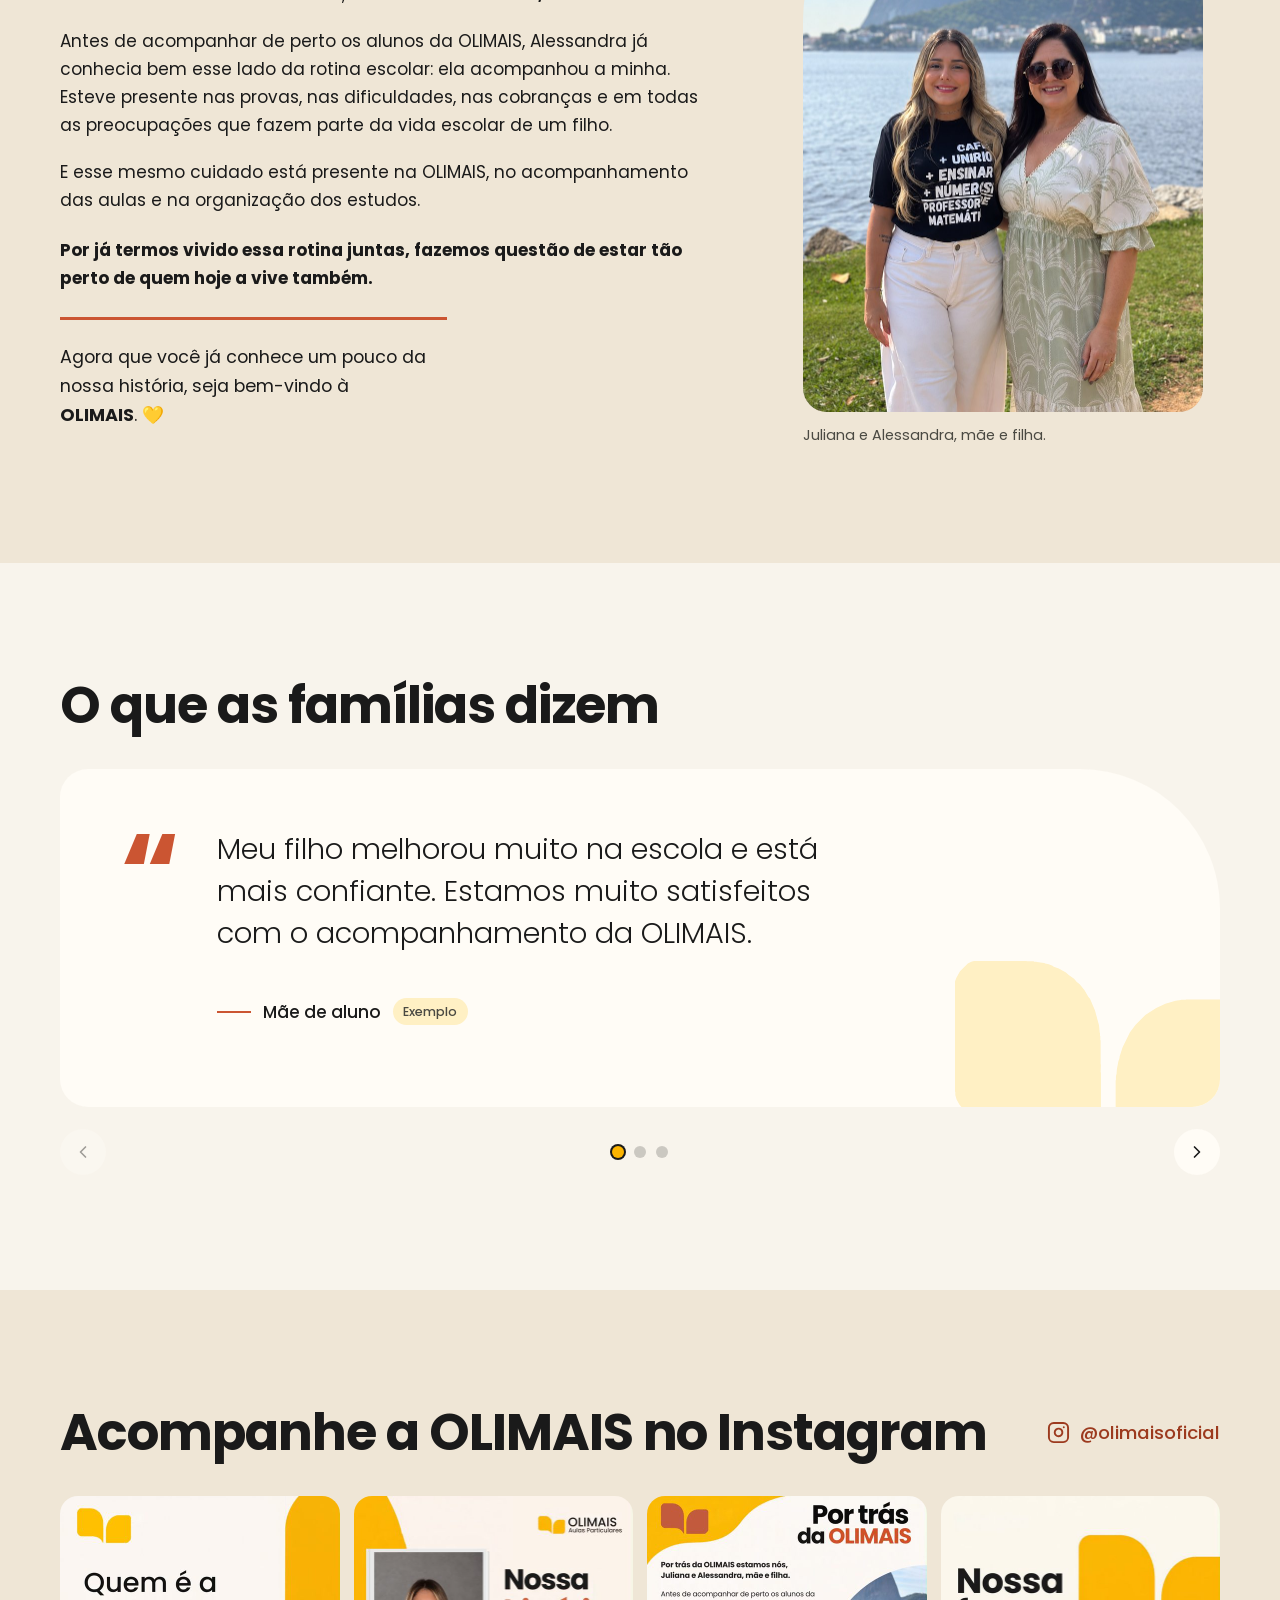
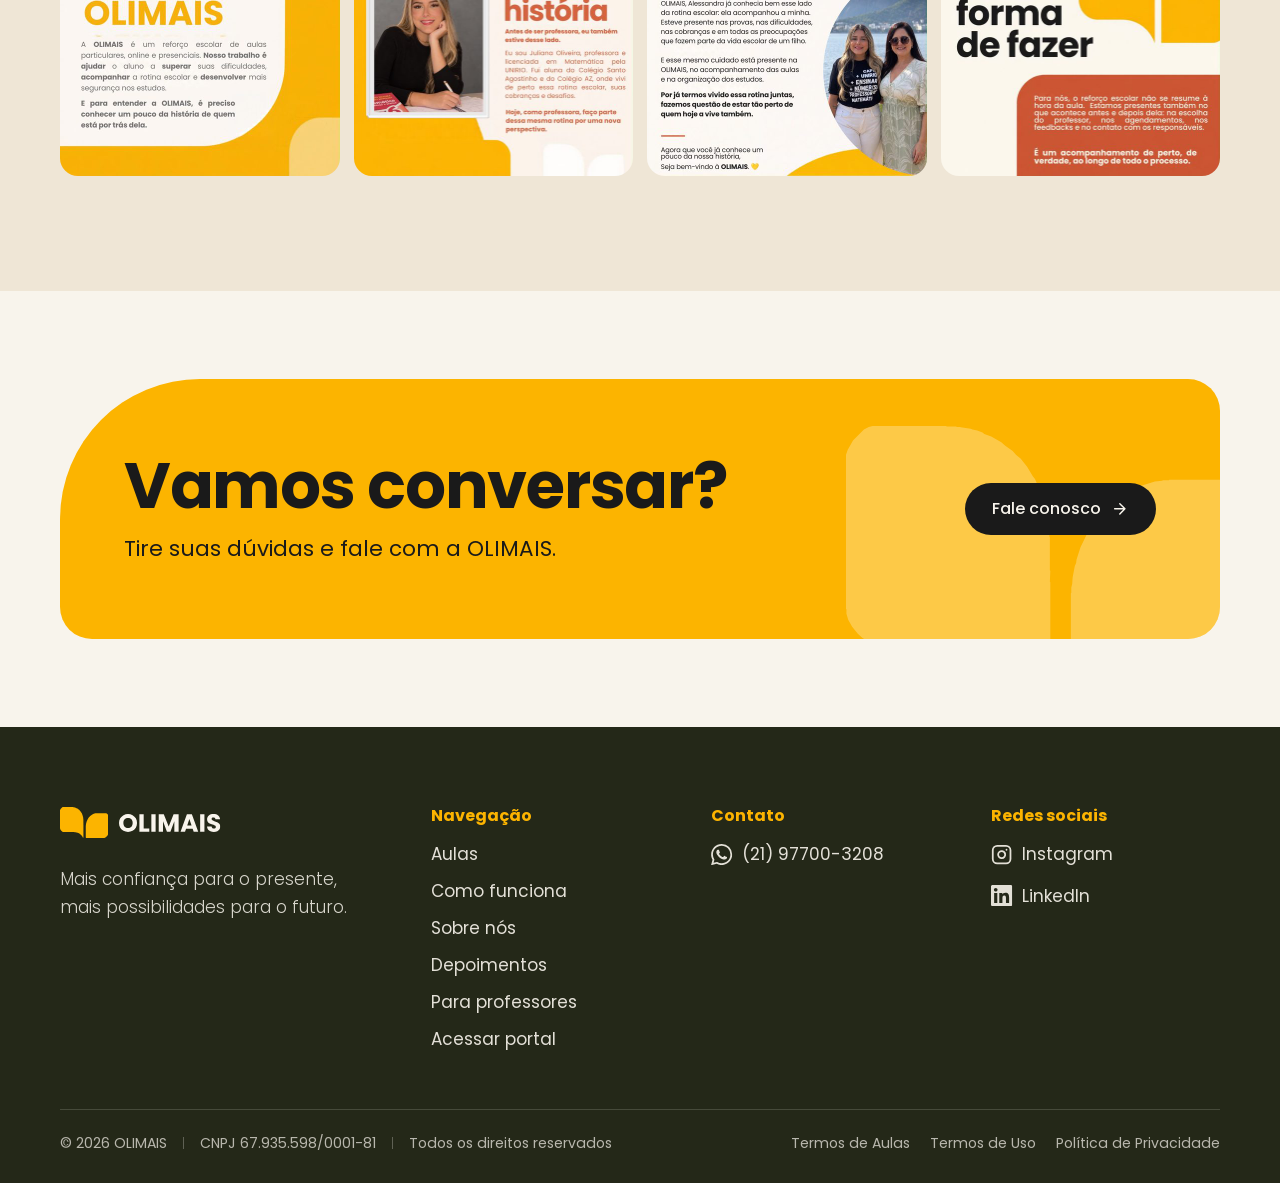
==== commit e29b5f00: "terms" ====
--- a/index.html
+++ b/index.html
@@ -91,6 +91,7 @@
       <ul class="site-nav__list">
         <li><a href="#aulas">Aulas</a></li>
         <li><a href="#sobre">Sobre nós</a></li>
+        <li><a href="#depoimentos">Depoimentos</a></li>
         <li><a href="professores.html">Para professores</a></li>
       </ul>
       <div class="site-nav__social">
@@ -143,6 +144,10 @@
       <a class="tile tile--sand" href="#sobre">
         <svg class="tile__icon ico" viewBox="0 0 24 24" aria-hidden="true"><use href="#i-book"/></svg>
         <span class="tile__row"><span class="tile__label">Sobre nós</span><span class="tile__go"><svg class="ico" viewBox="0 0 24 24" aria-hidden="true"><use href="#i-arrow"/></svg></span></span>
+      </a>
+      <a class="tile tile--night" href="#depoimentos">
+        <svg class="tile__icon ico" viewBox="0 0 24 24" aria-hidden="true"><use href="#i-chat"/></svg>
+        <span class="tile__row"><span class="tile__label">Depoimentos</span><span class="tile__go"><svg class="ico" viewBox="0 0 24 24" aria-hidden="true"><use href="#i-arrow"/></svg></span></span>
       </a>
     </nav>
   </div>
@@ -236,8 +241,46 @@
     </div>
   </section>
 
+  <!-- ============================ DEPOIMENTOS ============================ -->
+  <section class="section" id="depoimentos" aria-labelledby="titulo-depoimentos">
+    <div class="wrap">
+      <h2 id="titulo-depoimentos" style="margin-bottom: clamp(24px, 3vw, 36px);">O que as famílias dizem</h2>
+
+      <!-- ATENÇÃO: os 3 depoimentos abaixo são EXEMPLOS (fictícios), só para mostrar o layout.
+           Troque pelos relatos reais assim que tiver e apague as etiquetas <span class="tag">Exemplo</span>.
+           Se preferir, apague esta seção inteira (e o link "Depoimentos" no menu, nos atalhos e no rodapé) até ter relatos reais. -->
+      <div class="carousel" data-carousel role="group" aria-roledescription="carrossel" aria-label="Depoimentos">
+        <div class="carousel__track" data-track tabindex="0">
+          <figure class="quote" role="group" aria-roledescription="slide" aria-label="1 de 3">
+            <svg class="quote__watermark" viewBox="0 0 855.36 550.64" aria-hidden="true"><use href="#logo-mark"/></svg>
+            <span class="quote__mark" aria-hidden="true">“</span>
+            <blockquote><p>Meu filho melhorou muito na escola e está mais confiante. Estamos muito satisfeitos com o acompanhamento da OLIMAIS.</p></blockquote>
+            <figcaption>Mãe de aluno <span class="tag">Exemplo</span></figcaption>
+          </figure>
+          <figure class="quote" role="group" aria-roledescription="slide" aria-label="2 de 3">
+            <svg class="quote__watermark" viewBox="0 0 855.36 550.64" aria-hidden="true"><use href="#logo-mark"/></svg>
+            <span class="quote__mark" aria-hidden="true">“</span>
+            <blockquote><p>A gente sente que tem alguém acompanhando de perto, não só na hora da aula. Os feedbacks ajudam a entender como ele está indo.</p></blockquote>
+            <figcaption>Pai de aluno <span class="tag">Exemplo</span></figcaption>
+          </figure>
+          <figure class="quote" role="group" aria-roledescription="slide" aria-label="3 de 3">
+            <svg class="quote__watermark" viewBox="0 0 855.36 550.64" aria-hidden="true"><use href="#logo-mark"/></svg>
+            <span class="quote__mark" aria-hidden="true">“</span>
+            <blockquote><p>As aulas online são práticas e a organização dos horários é tranquila. Minha filha ganhou mais segurança nos estudos.</p></blockquote>
+            <figcaption>Mãe de aluna <span class="tag">Exemplo</span></figcaption>
+          </figure>
+        </div>
+        <div class="carousel__controls">
+          <button class="icon-btn" type="button" data-prev aria-label="Depoimento anterior"><svg class="ico" viewBox="0 0 24 24" aria-hidden="true"><use href="#i-left"/></svg></button>
+          <div class="dots" data-dots></div>
+          <button class="icon-btn" type="button" data-next aria-label="Próximo depoimento"><svg class="ico" viewBox="0 0 24 24" aria-hidden="true"><use href="#i-right"/></svg></button>
+        </div>
+      </div>
+    </div>
+  </section>
+
   <!-- ============================ INSTAGRAM ============================ -->
-  <section class="section" id="instagram" aria-labelledby="titulo-instagram">
+  <section class="section section--sand" id="instagram" aria-labelledby="titulo-instagram">
     <div class="wrap">
       <div class="insta-head">
         <h2 id="titulo-instagram">Acompanhe a OLIMAIS no Instagram</h2>
@@ -285,6 +328,7 @@
           <li><a href="#aulas">Aulas</a></li>
           <li><a href="#como-funciona">Como funciona</a></li>
           <li><a href="#sobre">Sobre nós</a></li>
+          <li><a href="#depoimentos">Depoimentos</a></li>
           <li><a href="professores.html">Para professores</a></li>
           <li><a href="https://portal.olimais.com.br/">Acessar portal</a></li>
         </ul>
@@ -309,7 +353,11 @@
         <span>CNPJ 67.935.598/0001-81</span>
         <span>Todos os direitos reservados</span>
       </div>
-      <a href="privacidade.html">Política de Privacidade</a>
+      <div class="legal-links">
+        <a href="termos-de-aula.html">Termos de Aulas</a>
+        <a href="termos-de-uso.html">Termos de Uso</a>
+        <a href="privacidade.html">Política de Privacidade</a>
+      </div>
     </div>
   </div>
 </footer>
--- a/css/style.css
+++ b/css/style.css
@@ -226,7 +226,7 @@
 .tile--clay { background: var(--clay-deep); color: #fff; }
 .tile--sand { background: var(--sand); }
 .tile--night { background: var(--night); color: var(--cream); }
-@media (max-width: 900px) { .tiles { grid-template-columns: repeat(2, minmax(0, 260px)); } .tile:last-child:nth-child(odd) { grid-column: 1 / -1; } }
+@media (max-width: 900px) { .tiles { grid-template-columns: repeat(2, minmax(0, 260px)); } }
 @media (max-width: 520px) { .tile { min-height: 104px; padding: 14px; gap: 14px; } .tile__label { font-size: .95rem; } .tile__go { display: none; } }
 
 /* ==========================================================================
@@ -356,6 +356,8 @@
   .legal-list span + span::before { display: none; }
 }
 .site-footer__legal { display: flex; flex-wrap: wrap; justify-content: space-between; gap: 8px 28px; margin-top: clamp(36px, 5vw, 56px); padding-top: 22px; border-top: 1px solid rgba(248, 244, 236, .16); font-size: .88rem; color: rgba(248, 244, 236, .7); }
+.legal-links { display: flex; flex-wrap: wrap; gap: 4px 20px; }
+.legal-links a { color: inherit; text-underline-offset: 3px; }
 @media (max-width: 900px) { .site-footer__grid { grid-template-columns: repeat(2, minmax(0, 1fr)); } .site-footer__grid > :first-child { grid-column: 1 / -1; } }
 @media (max-width: 480px) { .site-footer__grid { grid-template-columns: minmax(0, 1fr); } }
 
@@ -408,3 +410,5 @@
   html { scroll-behavior: auto; }
   *, *::before, *::after { animation: none !important; transition: none !important; }
 }
+
+.doc h2 + p strong:first-child, .doc p > strong:first-child { font-weight: 600; }
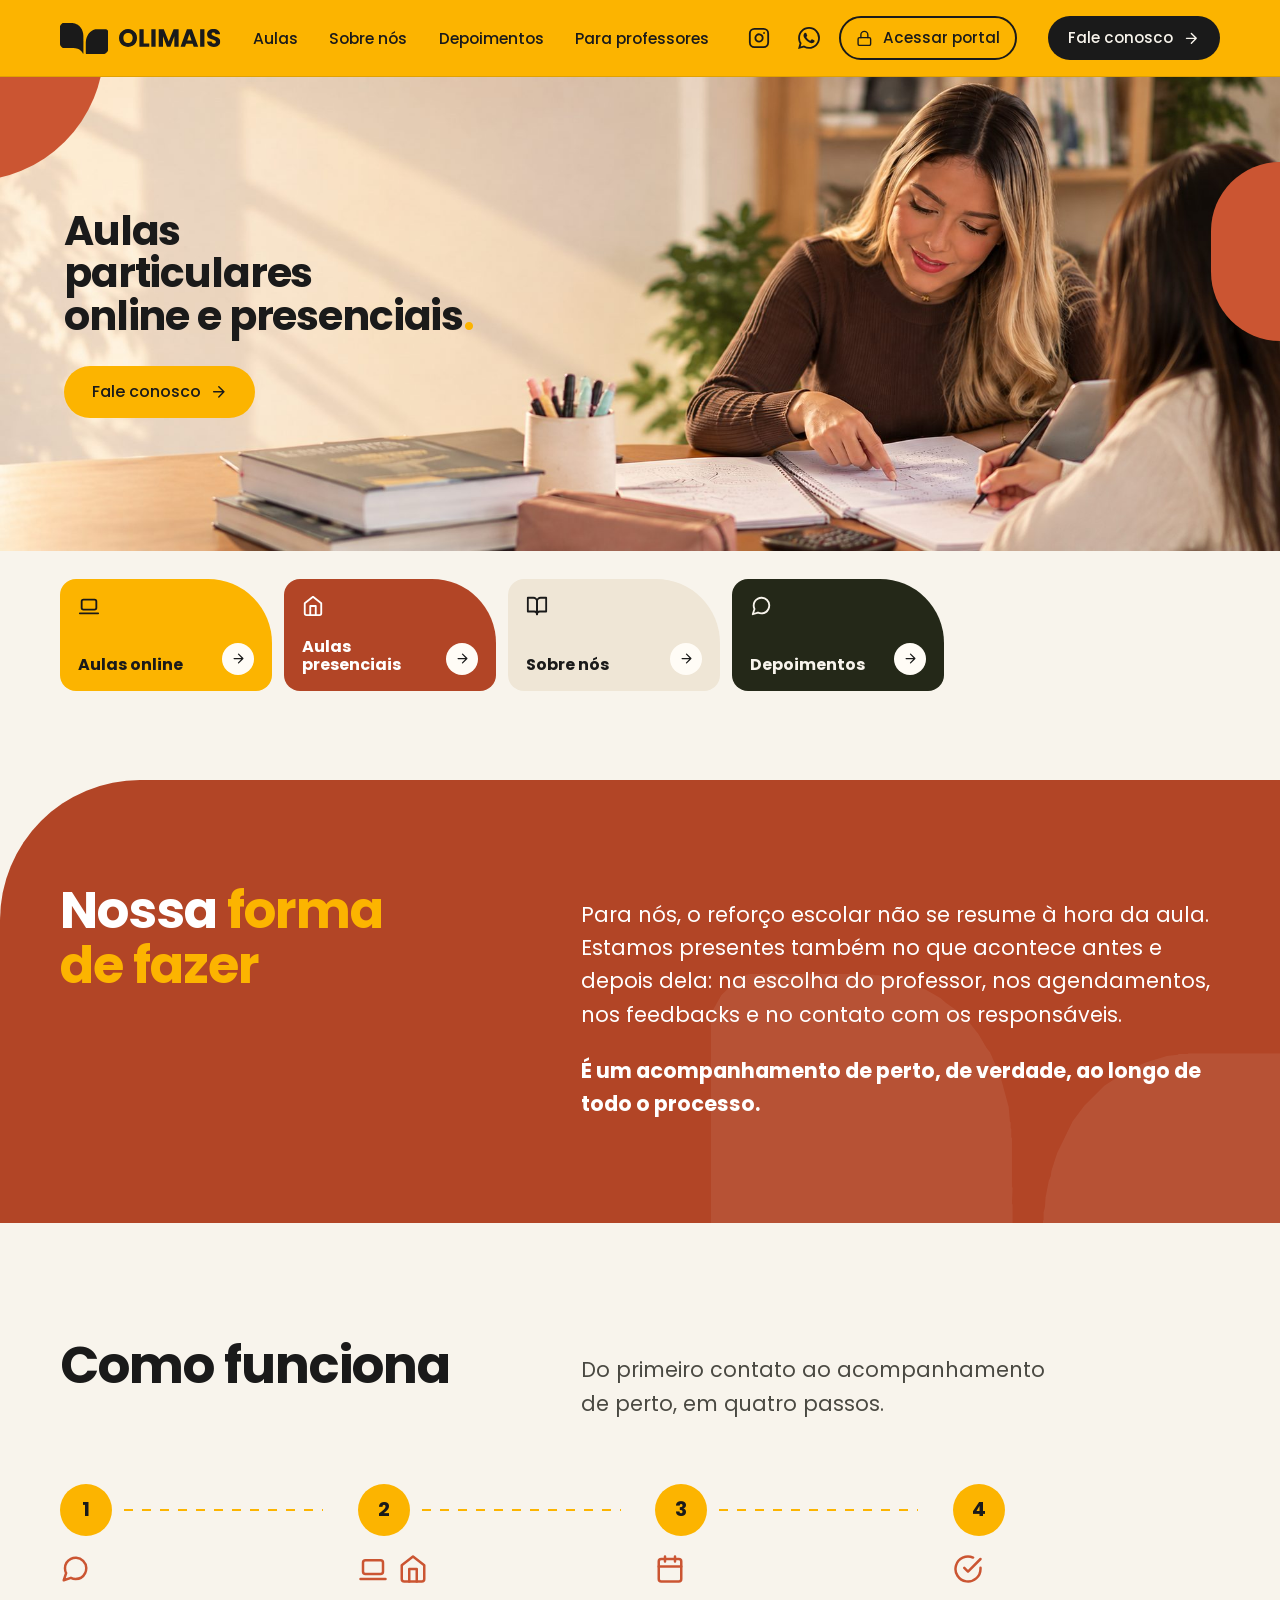
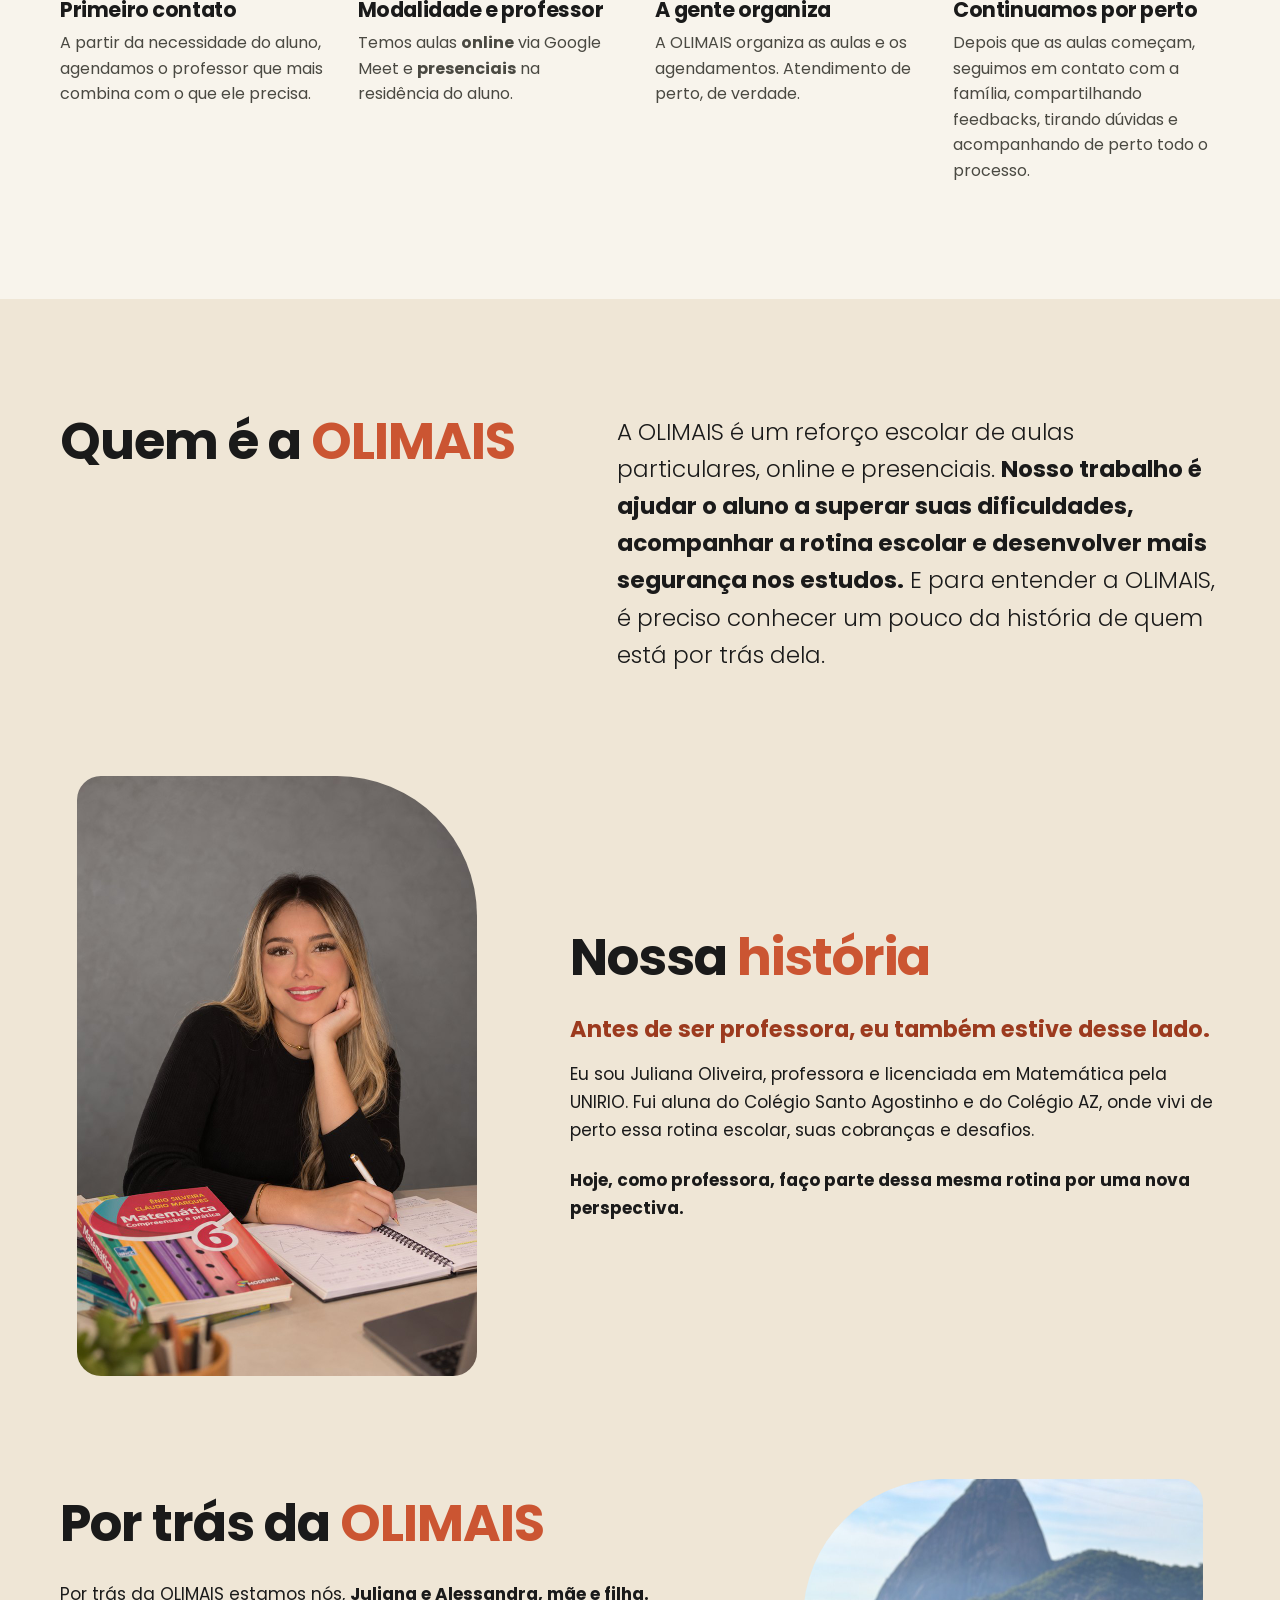
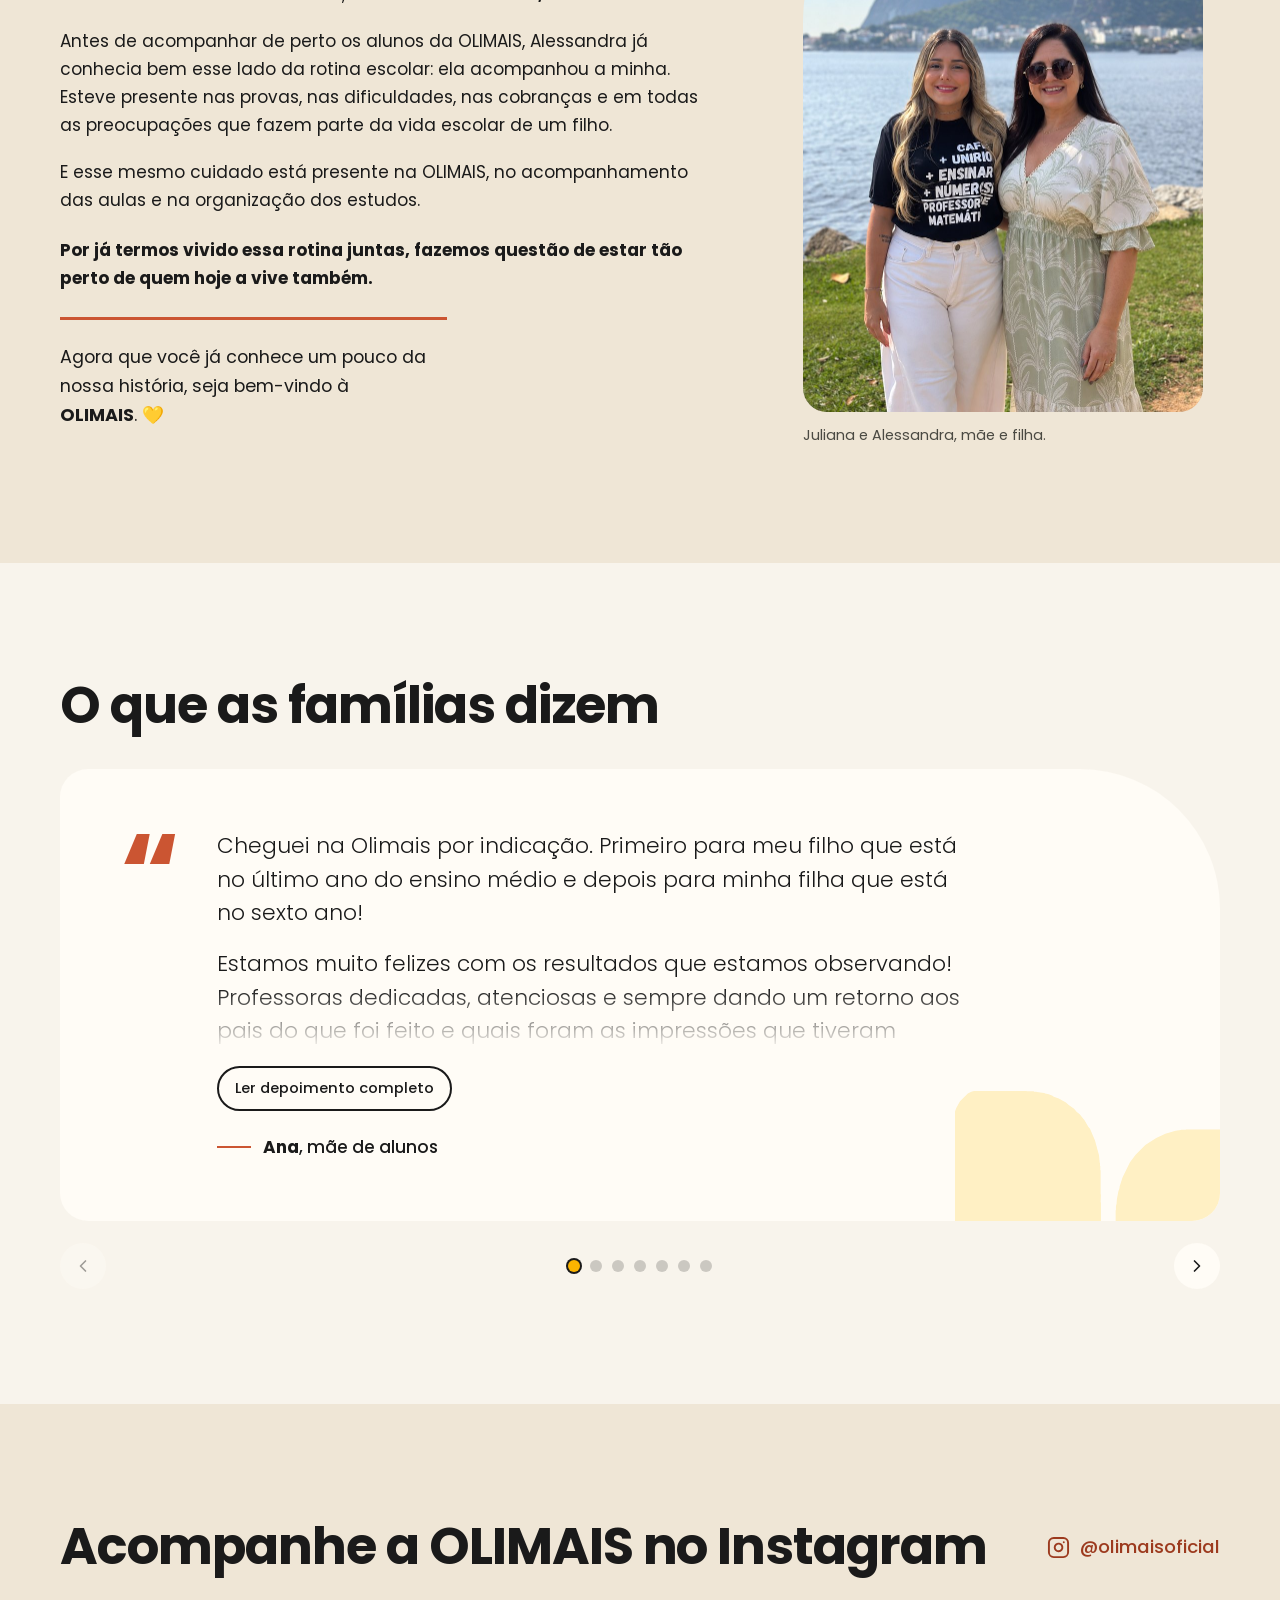
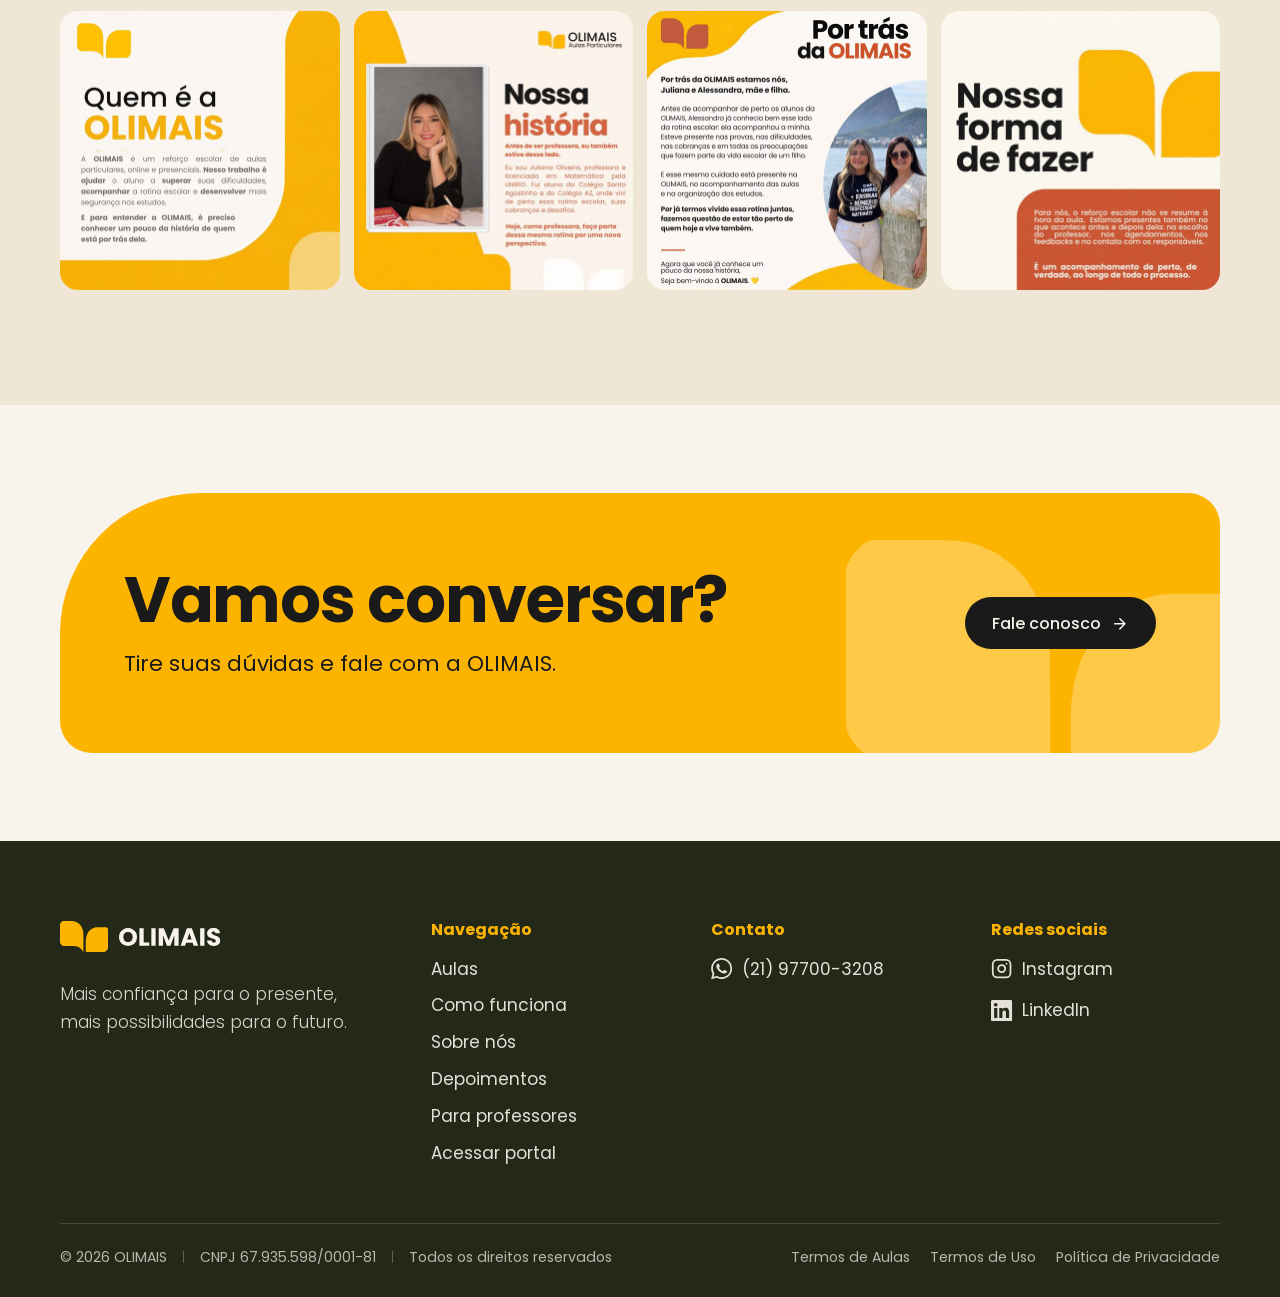
==== commit fd3cd522: "depoimentos" ====
--- a/index.html
+++ b/index.html
@@ -246,28 +246,52 @@
     <div class="wrap">
       <h2 id="titulo-depoimentos" style="margin-bottom: clamp(24px, 3vw, 36px);">O que as famílias dizem</h2>
 
-      <!-- ATENÇÃO: os 3 depoimentos abaixo são EXEMPLOS (fictícios), só para mostrar o layout.
-           Troque pelos relatos reais assim que tiver e apague as etiquetas <span class="tag">Exemplo</span>.
-           Se preferir, apague esta seção inteira (e o link "Depoimentos" no menu, nos atalhos e no rodapé) até ter relatos reais. -->
+      <!-- Depoimentos REAIS, publicados com a autorização de quem os escreveu. Por privacidade, aparecem só o primeiro nome
+           e o papel (mãe, pai, aluno); sem nomes de filhos nem de escolas. Para acrescentar um, copie um bloco <figure> inteiro e
+           ajuste o aria-label ("1 de N") de todos. Depoimentos longos levam class="quote quote--long" (aparecem resumidos, com "Ler completo"). -->
       <div class="carousel" data-carousel role="group" aria-roledescription="carrossel" aria-label="Depoimentos">
         <div class="carousel__track" data-track tabindex="0">
-          <figure class="quote" role="group" aria-roledescription="slide" aria-label="1 de 3">
-            <svg class="quote__watermark" viewBox="0 0 855.36 550.64" aria-hidden="true"><use href="#logo-mark"/></svg>
-            <span class="quote__mark" aria-hidden="true">“</span>
-            <blockquote><p>Meu filho melhorou muito na escola e está mais confiante. Estamos muito satisfeitos com o acompanhamento da OLIMAIS.</p></blockquote>
-            <figcaption>Mãe de aluno <span class="tag">Exemplo</span></figcaption>
-          </figure>
-          <figure class="quote" role="group" aria-roledescription="slide" aria-label="2 de 3">
-            <svg class="quote__watermark" viewBox="0 0 855.36 550.64" aria-hidden="true"><use href="#logo-mark"/></svg>
-            <span class="quote__mark" aria-hidden="true">“</span>
-            <blockquote><p>A gente sente que tem alguém acompanhando de perto, não só na hora da aula. Os feedbacks ajudam a entender como ele está indo.</p></blockquote>
-            <figcaption>Pai de aluno <span class="tag">Exemplo</span></figcaption>
-          </figure>
-          <figure class="quote" role="group" aria-roledescription="slide" aria-label="3 de 3">
-            <svg class="quote__watermark" viewBox="0 0 855.36 550.64" aria-hidden="true"><use href="#logo-mark"/></svg>
-            <span class="quote__mark" aria-hidden="true">“</span>
-            <blockquote><p>As aulas online são práticas e a organização dos horários é tranquila. Minha filha ganhou mais segurança nos estudos.</p></blockquote>
-            <figcaption>Mãe de aluna <span class="tag">Exemplo</span></figcaption>
+          <figure class="quote quote--long" role="group" aria-roledescription="slide" aria-label="1 de 7">
+            <svg class="quote__watermark" viewBox="0 0 855.36 550.64" aria-hidden="true"><use href="#logo-mark"/></svg>
+            <span class="quote__mark" aria-hidden="true">“</span>
+            <blockquote><p>Cheguei na Olimais por indicação. Primeiro para meu filho que está no último ano do ensino médio e depois para minha filha que está no sexto ano!</p><p>Estamos muito felizes com os resultados que estamos observando! Professoras dedicadas, atenciosas e sempre dando um retorno aos pais do que foi feito e quais foram as impressões que tiveram durante as aulas.</p><p>Acredito que, trabalhando juntamente com a escola e com os professores particulares, o resultado vem!</p><p>Sem contar com o atendimento carinhoso e atencioso da Ale que sempre encontra uma forma de encaixar os horários para atender a todos!</p><p>Que vocês continuem a realizar esse excelente trabalho!</p></blockquote>
+            <figcaption><span><strong>Ana</strong>, mãe de alunos</span></figcaption>
+          </figure>
+          <figure class="quote" role="group" aria-roledescription="slide" aria-label="2 de 7">
+            <svg class="quote__watermark" viewBox="0 0 855.36 550.64" aria-hidden="true"><use href="#logo-mark"/></svg>
+            <span class="quote__mark" aria-hidden="true">“</span>
+            <blockquote><p>As aulas que eu tenho de matemática são muito boas e sinto que elas tem me ajudado bastante a entender melhor a matéria. Depois das aulas, comecei a ter mais facilidade para conseguir compreender os conteúdos, já que a forma que minha professora explica é perfeita para mim. Isso deixa a matéria mais fácil e fez com que minha nota melhorasse muito.</p></blockquote>
+            <figcaption><span><strong>Rebeca</strong>, aluna</span></figcaption>
+          </figure>
+          <figure class="quote" role="group" aria-roledescription="slide" aria-label="3 de 7">
+            <svg class="quote__watermark" viewBox="0 0 855.36 550.64" aria-hidden="true"><use href="#logo-mark"/></svg>
+            <span class="quote__mark" aria-hidden="true">“</span>
+            <blockquote><p>Boa noite, passando aqui para deixar meu agradecimento pelas aulas que estão sendo dadas para minha filha. A dedicação, paciência e forma de explicar estão fazendo toda a diferença no aprendizado da minha filha. Estou muito satisfeita com o resultado e indico seu trabalho de olhos fechados para quem precisa!</p></blockquote>
+            <figcaption><span><strong>Joana</strong>, mãe de aluna</span></figcaption>
+          </figure>
+          <figure class="quote quote--long" role="group" aria-roledescription="slide" aria-label="4 de 7">
+            <svg class="quote__watermark" viewBox="0 0 855.36 550.64" aria-hidden="true"><use href="#logo-mark"/></svg>
+            <span class="quote__mark" aria-hidden="true">“</span>
+            <blockquote><p>Conhecemos o trabalho da professora Juliana há algum tempo e podemos dizer, com muita tranquilidade, que nossa experiência tem sido extraordinária.</p><p>A Juliana é uma profissional de conhecimento impecável, extremamente comprometida e dedicada, mas o que mais nos encanta nela vai muito além do domínio da Matemática. Ela tem um jeito muito especial de lidar com crianças e adolescentes, com afeto, empatia, paciência e, principalmente, com um olhar individualizado para cada aluno.</p><p>Percebemos desde o início que as aulas não são simplesmente uma transmissão de conteúdo. A Juliana conhece o aluno, entende suas dificuldades, identifica suas potencialidades e utiliza o tempo de cada aula de maneira estratégica, adaptando a abordagem à necessidade daquele momento. Isso faz toda a diferença.</p><p>No caso do nosso filho, o resultado foi muito significativo. Ele deixou para trás as dificuldades que tinha com Matemática e passou a se sentir muito mais seguro e confiante. Hoje, além de não ter mais problemas com a matéria, se destaca pelas notas, que são constantemente acima da média da turma. Mais importante do que as notas, porém, foi perceber a mudança na relação dele com a Matemática e a confiança que passou a ter em sua própria capacidade.</p><p>Somos muito gratos à Juliana por todo o carinho, cuidado e dedicação ao longo dessa caminhada. É muito bom saber que nosso filho está nas mãos de alguém que realmente se importa com ele e com o seu desenvolvimento.</p><p>Nosso nível de satisfação é tão grande que fazemos questão de recomendar e indicar o trabalho da Juliana para nossos amigos e familiares. E é muito gratificante perceber que, depois de conhecerem seu trabalho, eles também nos dão o mesmo retorno positivo.</p><p>Acreditamos que a OLIMAIS traduz exatamente esse propósito: oferecer muito mais do que aulas particulares, oferecendo acompanhamento, cuidado, estratégia, conhecimento e, acima de tudo, um olhar verdadeiramente humano para cada aluno.</p><p>Juliana, nossa gratidão e admiração por você são enormes. Obrigado por fazer tanta diferença na vida acadêmica e, de certa forma, também na confiança e na autoestima do nosso filho. Você é, sem dúvida, uma profissional diferenciada e alguém que temos muita alegria em ter encontrado nessa caminhada.</p></blockquote>
+            <figcaption><span><strong>Leandro</strong>, pai de aluno</span></figcaption>
+          </figure>
+          <figure class="quote" role="group" aria-roledescription="slide" aria-label="5 de 7">
+            <svg class="quote__watermark" viewBox="0 0 855.36 550.64" aria-hidden="true"><use href="#logo-mark"/></svg>
+            <span class="quote__mark" aria-hidden="true">“</span>
+            <blockquote><p>O Olimais não foi só uma escola de reforços escolares, foi para mim como mãe, um lugar de acolhimento e muitas trocas.</p><p>A praticidade das aulas on-line e o atendimento perfeito da Ale, no gerenciamento da agenda do meu filho, sem dúvida fizeram toda a diferença! Agora rumo ao 4º bimestre 🚀.</p><p>Eu e o meu filho super indicamos 😉</p></blockquote>
+            <figcaption><span><strong>Tati</strong>, mãe de aluno</span></figcaption>
+          </figure>
+          <figure class="quote quote--long" role="group" aria-roledescription="slide" aria-label="6 de 7">
+            <svg class="quote__watermark" viewBox="0 0 855.36 550.64" aria-hidden="true"><use href="#logo-mark"/></svg>
+            <span class="quote__mark" aria-hidden="true">“</span>
+            <blockquote><p>Antes de começar a ter aula com a Juliana, eu não gostava nada de matemática.</p><p>Eu ficava irritado na hora de estudar e muito nervoso nas provas, porque achava que nunca ia conseguir entender aquilo.</p><p>Depois que conheci a Ju, isso mudou muito.</p><p>Aos poucos, fui entendendo melhor e percebi que matemática não era esse bicho de sete cabeças.</p><p>Hoje eu consigo estudar com muito mais tranquilidade e encaro a matemática como uma coisa normal, que faz parte da minha vida. Minhas notas também melhoraram, e isso me deixa muito feliz.</p><p>A Ju não só me ajudou a entender matemática, como também mudou a forma como eu me sinto quando preciso estudar. E isso fez muita diferença pra mim.</p></blockquote>
+            <figcaption><span><strong>Thiago</strong>, aluno</span></figcaption>
+          </figure>
+          <figure class="quote quote--long" role="group" aria-roledescription="slide" aria-label="7 de 7">
+            <svg class="quote__watermark" viewBox="0 0 855.36 550.64" aria-hidden="true"><use href="#logo-mark"/></svg>
+            <span class="quote__mark" aria-hidden="true">“</span>
+            <blockquote><p>Por muito tempo associávamos as dificuldades do meu filho em matemática às nossas. Quase como genética. Até num desses desesperos de mãe conheci a Alessandra, que se tornou uma super parceira e me direcionou para um dos seus professores.</p><p>Descobrimos que nosso filho tem um grande potencial em matemática! Esse processo fez com que sua autoestima melhorasse também! Nos sentimos abraçados e acolhidos! Nada mais gratificante! Que essa parceria continue!</p></blockquote>
+            <figcaption><span><strong>Érica</strong>, mãe de aluno</span></figcaption>
           </figure>
         </div>
         <div class="carousel__controls">
--- a/css/style.css
+++ b/css/style.css
@@ -297,10 +297,15 @@
 .quote__watermark { position: absolute; z-index: 0; right: -3%; bottom: -14%; width: min(300px, 46%); color: var(--sun-wash); pointer-events: none; }
 .quote > *:not(.quote__watermark) { position: relative; z-index: 1; }
 .quote__mark { font-size: clamp(4.5rem, 10vw, 7rem); line-height: .8; font-weight: 700; color: var(--clay); }
-.quote p { font-weight: 300; font-size: clamp(1.2rem, 1rem + 1.1vw, 1.8rem); line-height: 1.45; max-width: 34ch; }
+.quote p { font-weight: 300; font-size: clamp(1.05rem, .95rem + .6vw, 1.35rem); line-height: 1.55; max-width: 58ch; }
+.quote blockquote p + p { margin-top: .8em; }
 .quote figcaption { grid-column: 2; margin-top: 1.4rem; display: flex; align-items: center; gap: 12px; font-weight: 500; }
 .quote figcaption::before { content: ""; width: 34px; height: 2px; background: var(--clay); }
 .tag { font-size: .78rem; font-weight: 500; padding: .2rem .65rem; border-radius: 999px; background: var(--sun-wash); color: var(--ink-2); }
+.carousel.has-open .carousel__track { align-items: flex-start; }
+.quote__more { grid-column: 2; justify-self: start; margin-top: 1rem; padding: .5rem 1rem; border: 2px solid var(--ink); border-radius: 999px; background: transparent; color: var(--ink); font: inherit; font-size: .92rem; font-weight: 500; cursor: pointer; }
+.quote__more:hover { background: var(--sun); }
+.js .quote--long:not(.is-open) blockquote { max-height: 13em; overflow: hidden; -webkit-mask-image: linear-gradient(#000 72%, transparent); mask-image: linear-gradient(#000 72%, transparent); }
 .carousel__controls { display: none; align-items: center; justify-content: space-between; margin-top: 22px; }
 .js .carousel__controls { display: flex; }
 .icon-btn { display: grid; place-items: center; width: 46px; height: 46px; border-radius: 50%; border: 0; background: var(--paper); color: var(--ink); cursor: pointer; transition: background-color .2s ease; }
@@ -311,7 +316,7 @@
 .dots { display: flex; gap: 10px; }
 .dot-btn { width: 12px; height: 12px; border-radius: 50%; border: 0; padding: 0; background: rgba(26, 26, 26, .2); cursor: pointer; }
 .dot-btn[aria-current="true"] { background: var(--sun); box-shadow: 0 0 0 2px var(--ink); }
-@media (max-width: 560px) { .quote { grid-template-columns: minmax(0, 1fr); } .quote figcaption { grid-column: 1; } .quote__watermark { width: 38%; right: -10%; bottom: -22%; } }
+@media (max-width: 560px) { .quote { grid-template-columns: minmax(0, 1fr); } .quote figcaption, .quote__more { grid-column: 1; } .quote__watermark { width: 38%; right: -10%; bottom: -22%; } }
 
 /* ==========================================================================
    Instagram
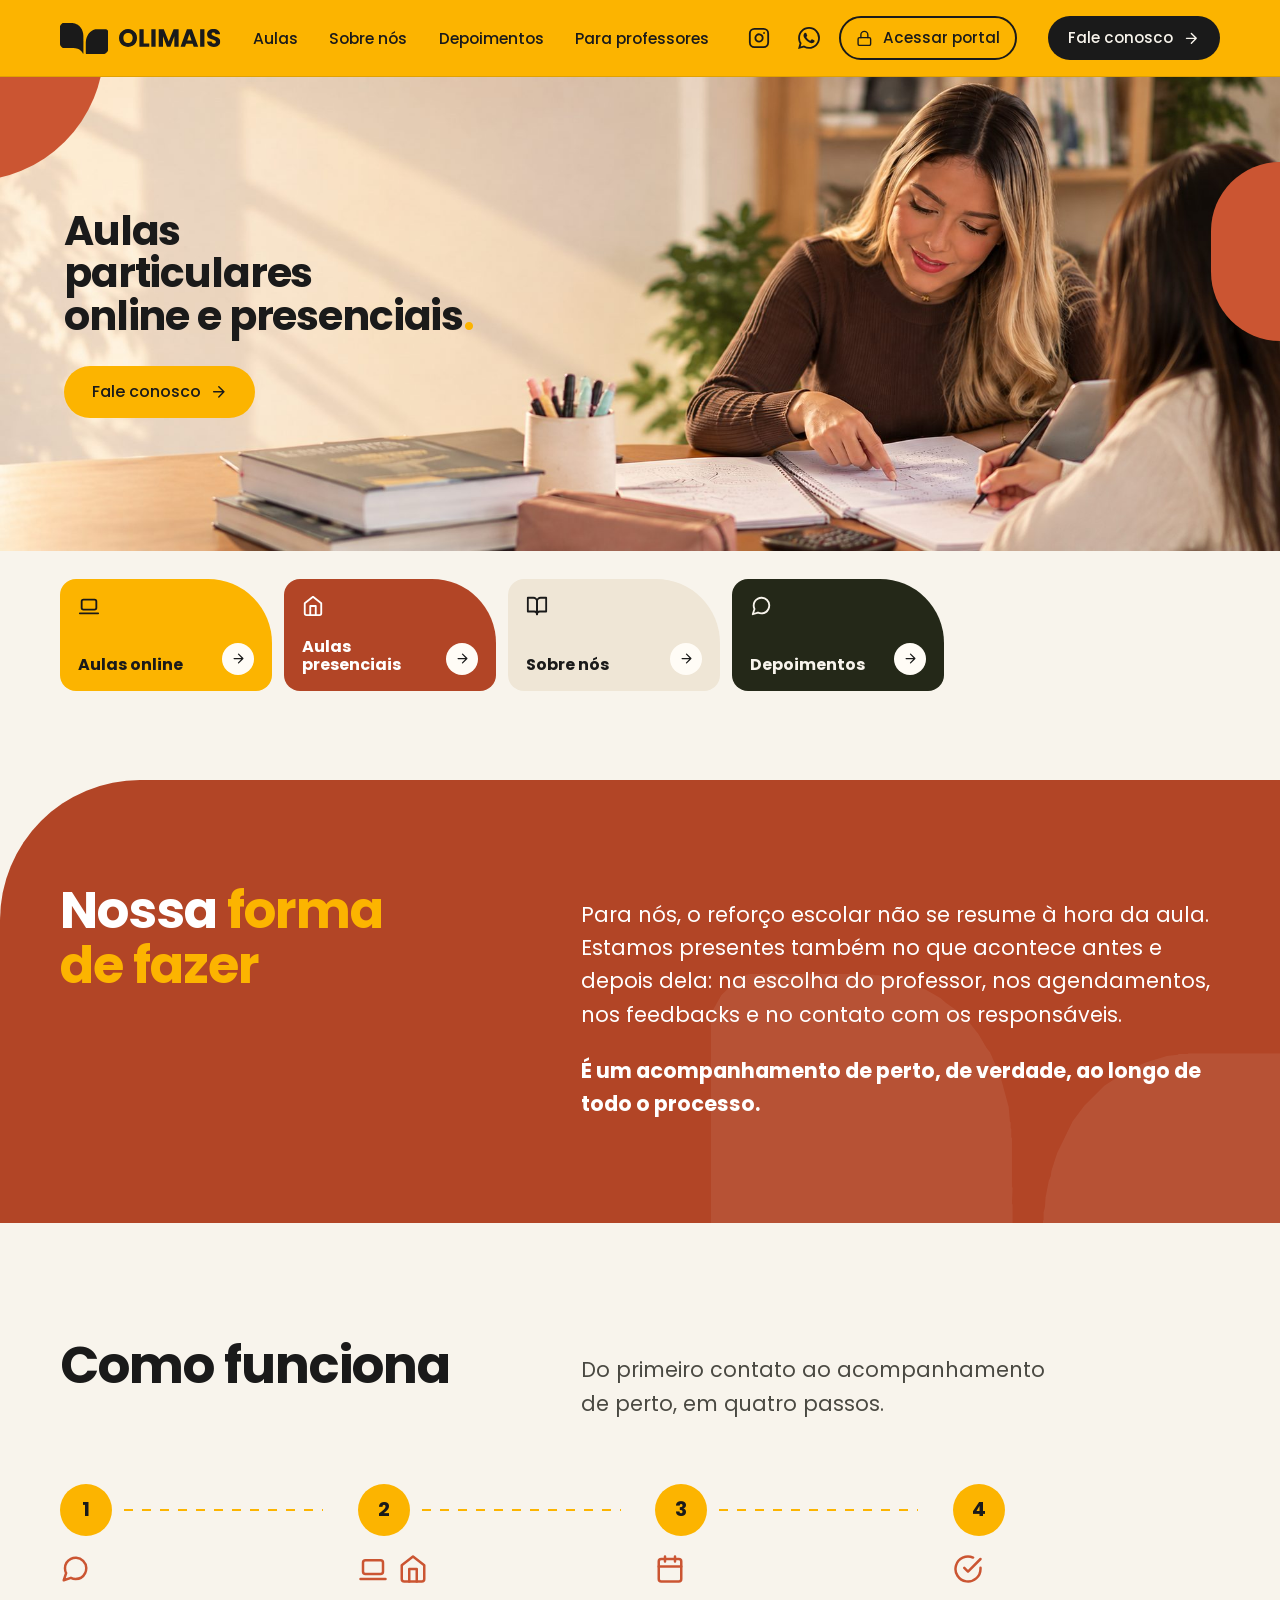
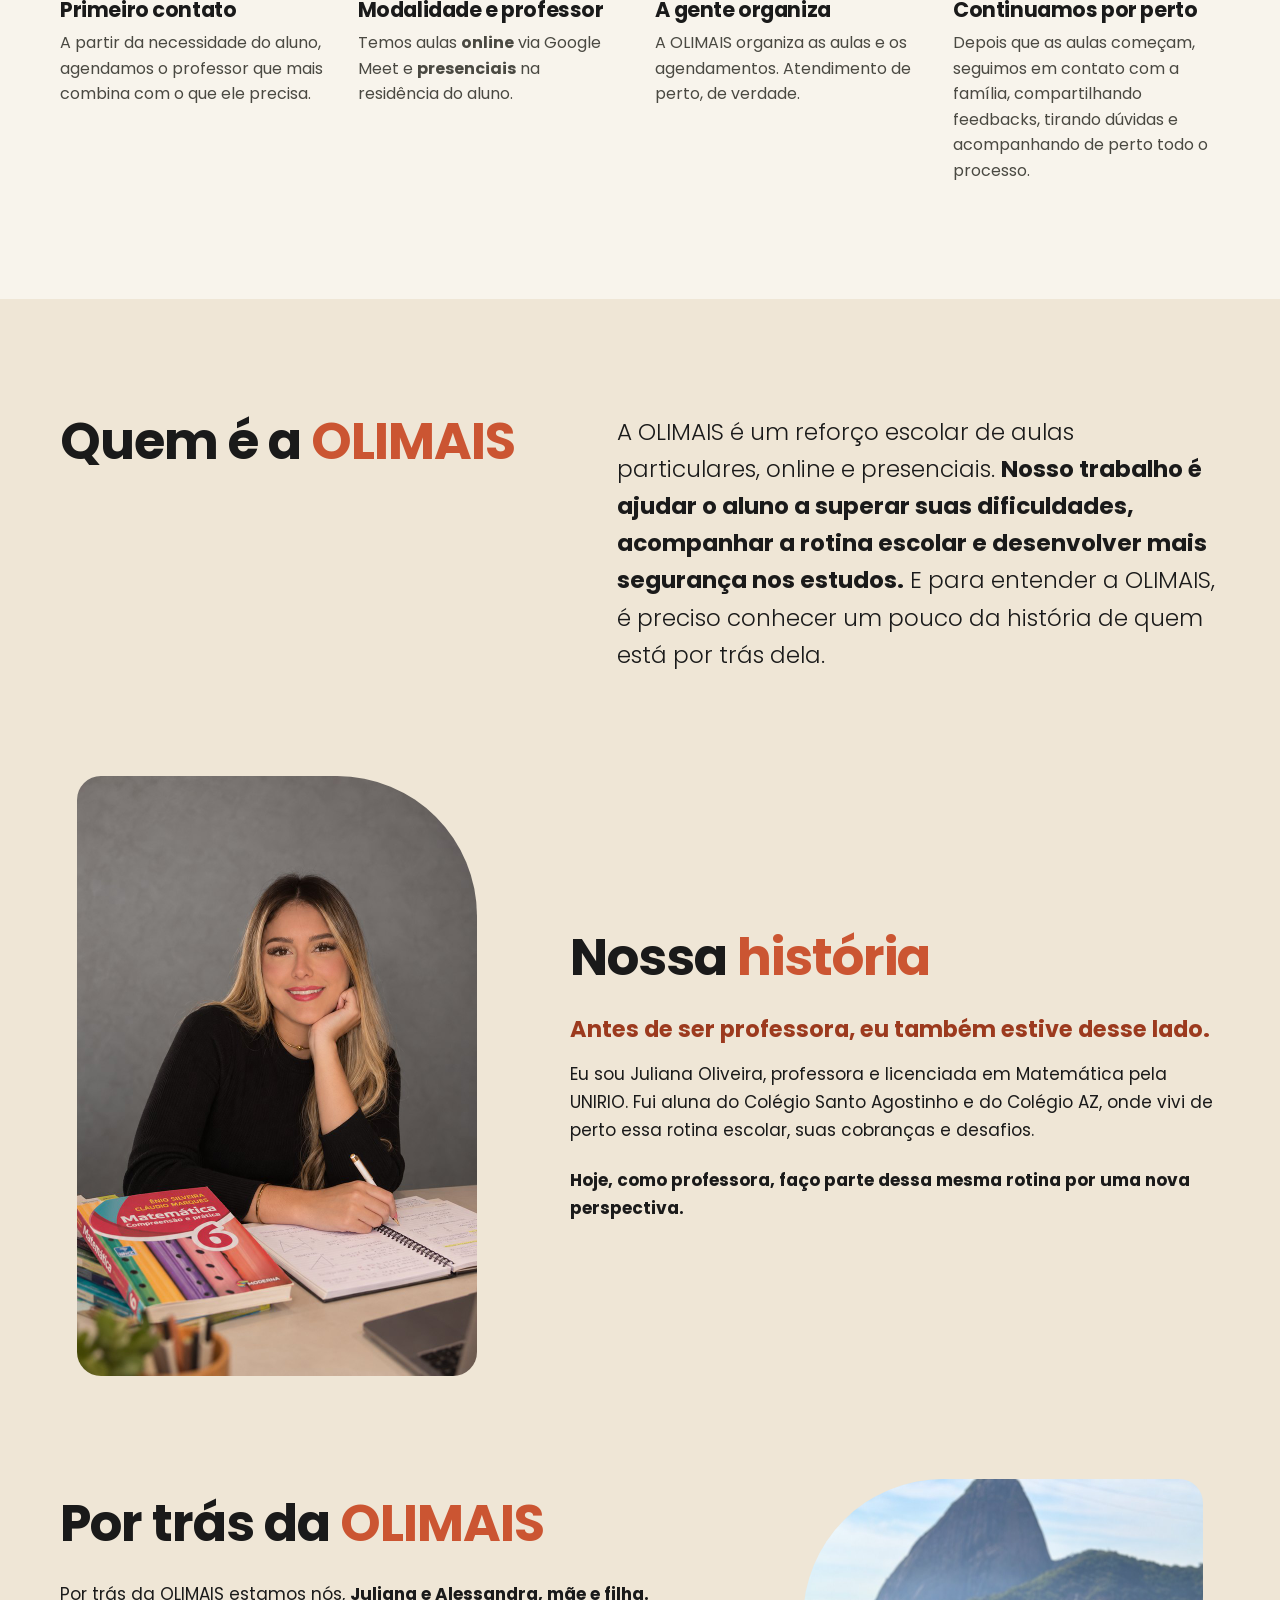
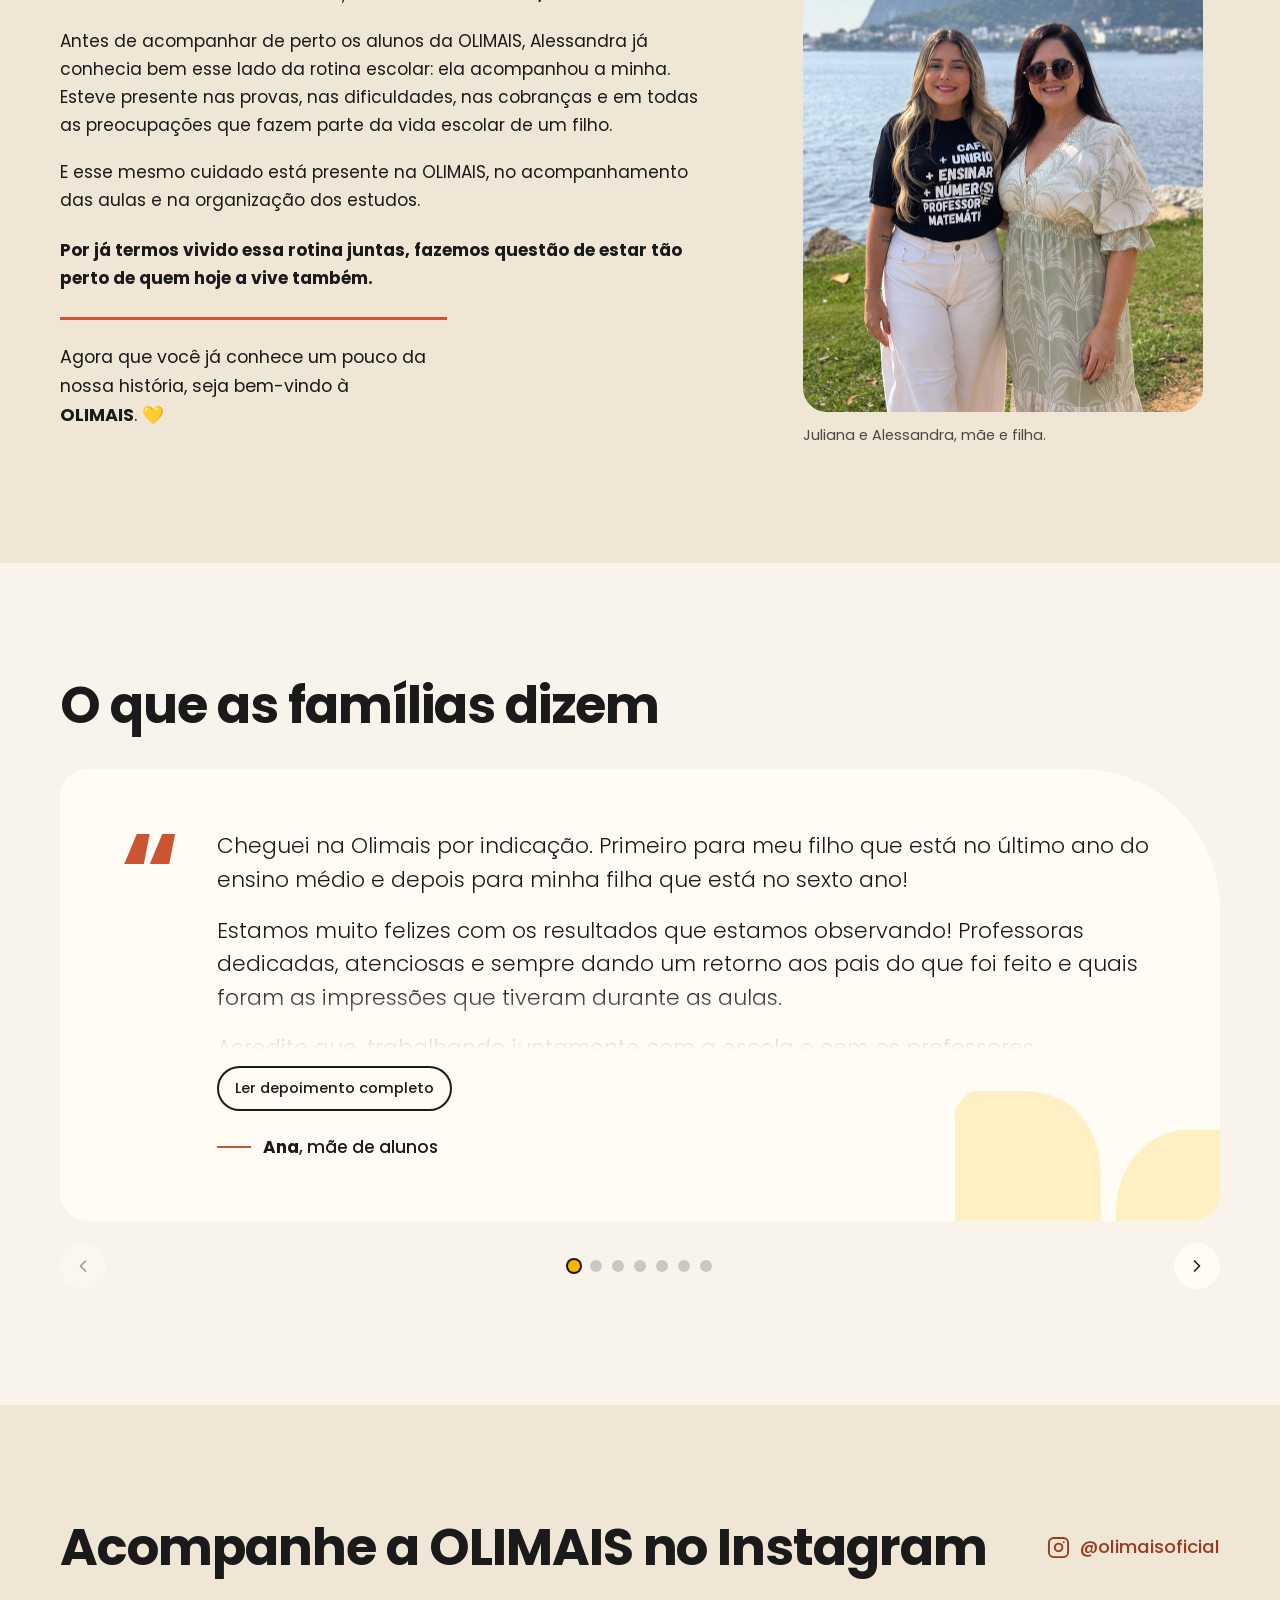
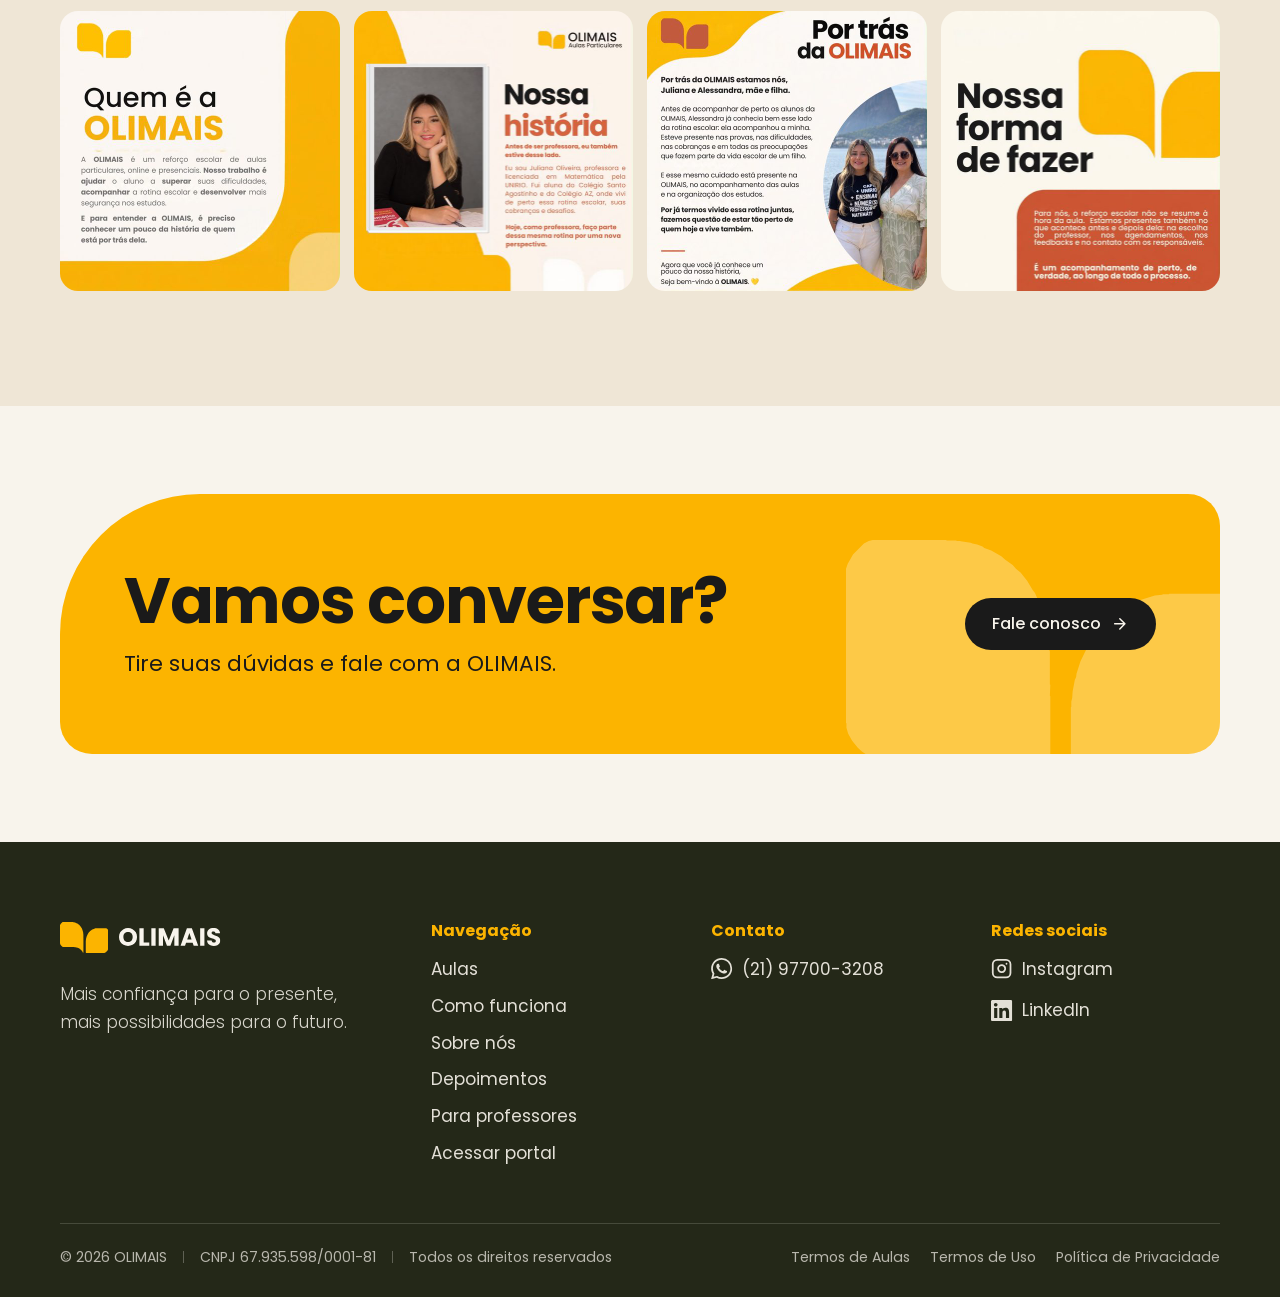
==== commit 81c8e377: "bugs" ====
--- a/index.html
+++ b/index.html
@@ -29,7 +29,7 @@
   <link rel="preload" href="fonts/poppins-400.woff" as="font" type="font/woff" crossorigin>
   <link rel="preload" href="img/hero-banner.jpg" as="image" fetchpriority="high" media="(min-width: 901px)">
   <link rel="preload" href="img/hero-banner-mobile.jpg" as="image" fetchpriority="high" media="(max-width: 900px)">
-  <link rel="stylesheet" href="css/style.css">
+  <link rel="stylesheet" href="css/style.css?v=20261019">
 
   <script type="application/ld+json">
   {
@@ -386,6 +386,6 @@
   </div>
 </footer>
 
-<script src="js/main.js" defer></script>
+<script src="js/main.js?v=20261019" defer></script>
 </body>
 </html>
--- a/css/style.css
+++ b/css/style.css
@@ -291,7 +291,7 @@
 /* ==========================================================================
    Depoimentos (carrossel que desliza com o dedo ou com as setas)
    ========================================================================== */
-.carousel__track { display: flex; gap: 20px; overflow-x: auto; scroll-snap-type: x mandatory; scrollbar-width: none; -webkit-overflow-scrolling: touch; overscroll-behavior-x: contain; }
+.carousel__track { display: flex; align-items: flex-start; gap: 20px; overflow-x: auto; overflow-y: hidden; transition: height .25s ease; scroll-snap-type: x mandatory; scrollbar-width: none; -webkit-overflow-scrolling: touch; overscroll-behavior-x: contain; }
 .carousel__track::-webkit-scrollbar { display: none; }
 .quote { position: relative; overflow: hidden; flex: 0 0 100%; scroll-snap-align: start; background: var(--paper); border-radius: 28px var(--r-leaf) 28px 28px; padding: clamp(28px, 5vw, 60px); display: grid; grid-template-columns: auto minmax(0, 1fr); gap: 0 clamp(14px, 3vw, 36px); align-items: start; }
 .quote__watermark { position: absolute; z-index: 0; right: -3%; bottom: -14%; width: min(300px, 46%); color: var(--sun-wash); pointer-events: none; }
@@ -299,10 +299,10 @@
 .quote__mark { font-size: clamp(4.5rem, 10vw, 7rem); line-height: .8; font-weight: 700; color: var(--clay); }
 .quote p { font-weight: 300; font-size: clamp(1.05rem, .95rem + .6vw, 1.35rem); line-height: 1.55; max-width: 58ch; }
 .quote blockquote p + p { margin-top: .8em; }
+.quote--long p { max-width: 72ch; }
 .quote figcaption { grid-column: 2; margin-top: 1.4rem; display: flex; align-items: center; gap: 12px; font-weight: 500; }
 .quote figcaption::before { content: ""; width: 34px; height: 2px; background: var(--clay); }
 .tag { font-size: .78rem; font-weight: 500; padding: .2rem .65rem; border-radius: 999px; background: var(--sun-wash); color: var(--ink-2); }
-.carousel.has-open .carousel__track { align-items: flex-start; }
 .quote__more { grid-column: 2; justify-self: start; margin-top: 1rem; padding: .5rem 1rem; border: 2px solid var(--ink); border-radius: 999px; background: transparent; color: var(--ink); font: inherit; font-size: .92rem; font-weight: 500; cursor: pointer; }
 .quote__more:hover { background: var(--sun); }
 .js .quote--long:not(.is-open) blockquote { max-height: 13em; overflow: hidden; -webkit-mask-image: linear-gradient(#000 72%, transparent); mask-image: linear-gradient(#000 72%, transparent); }
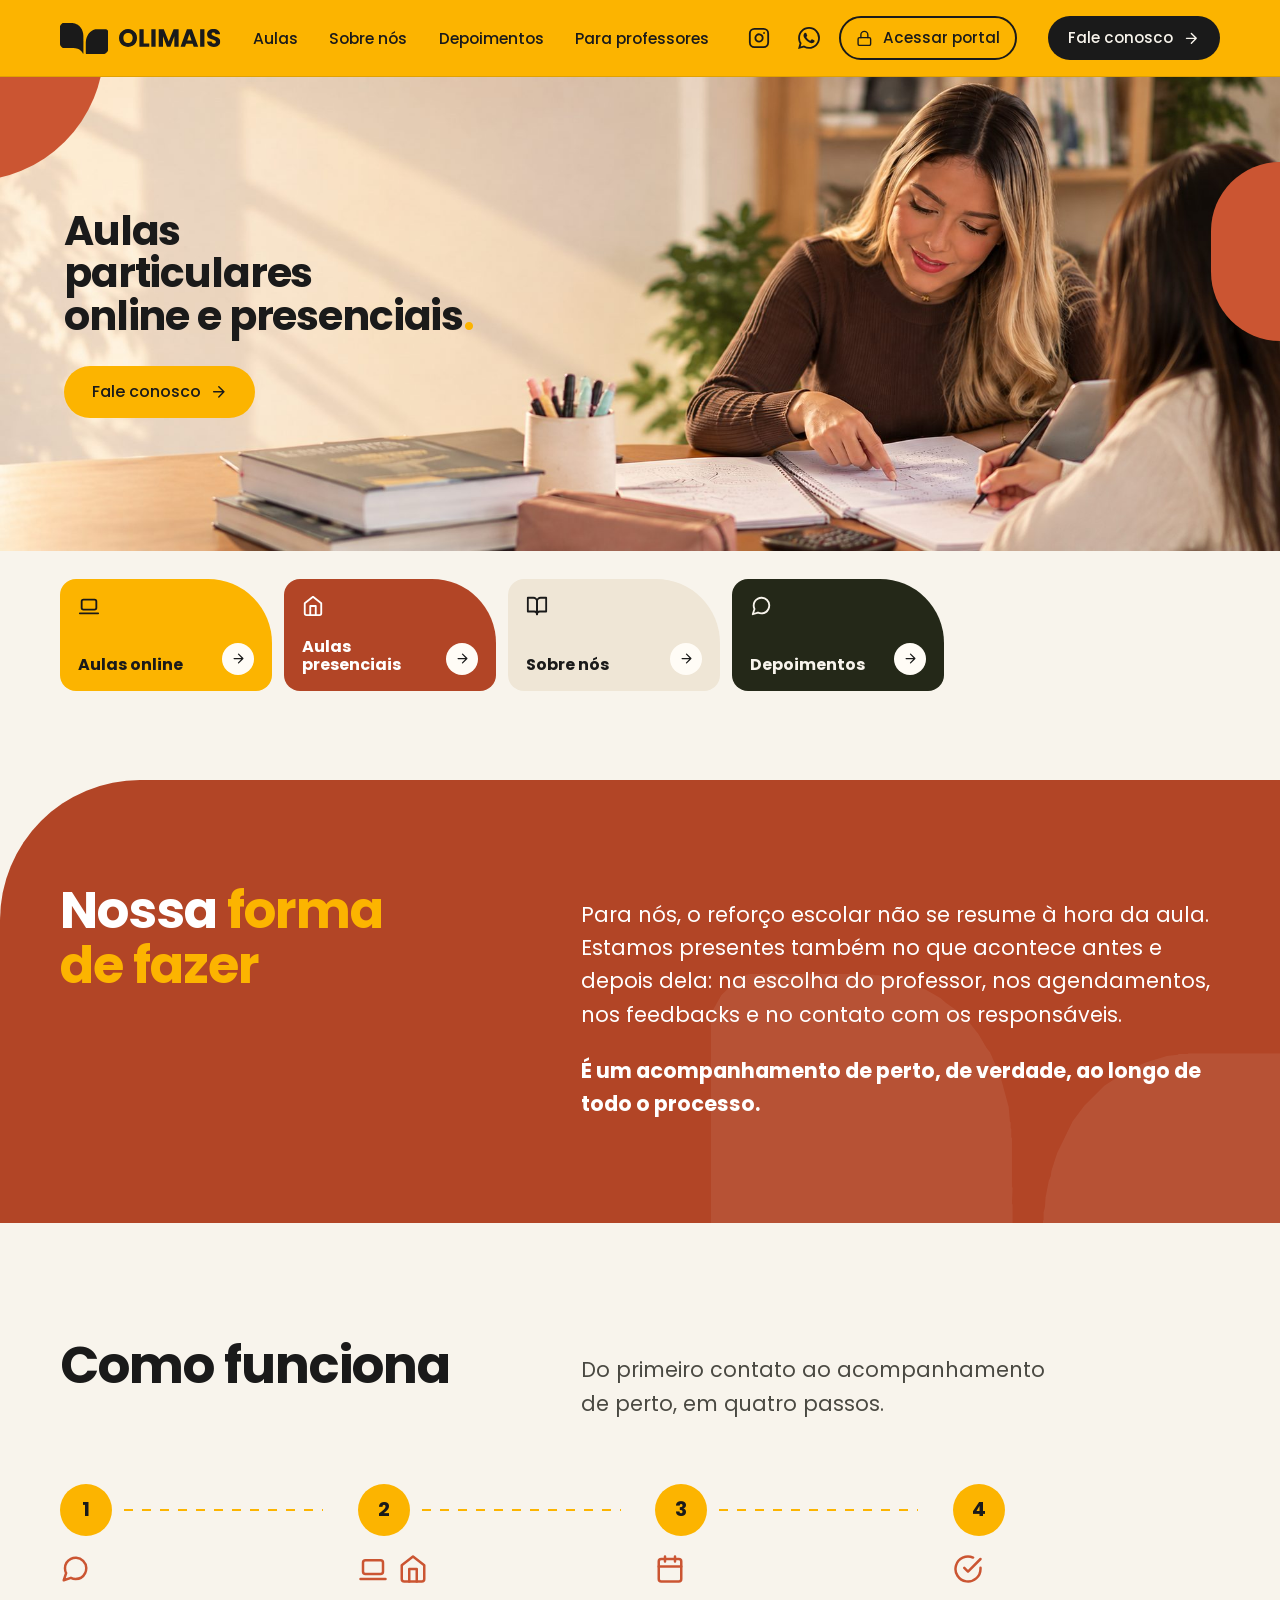
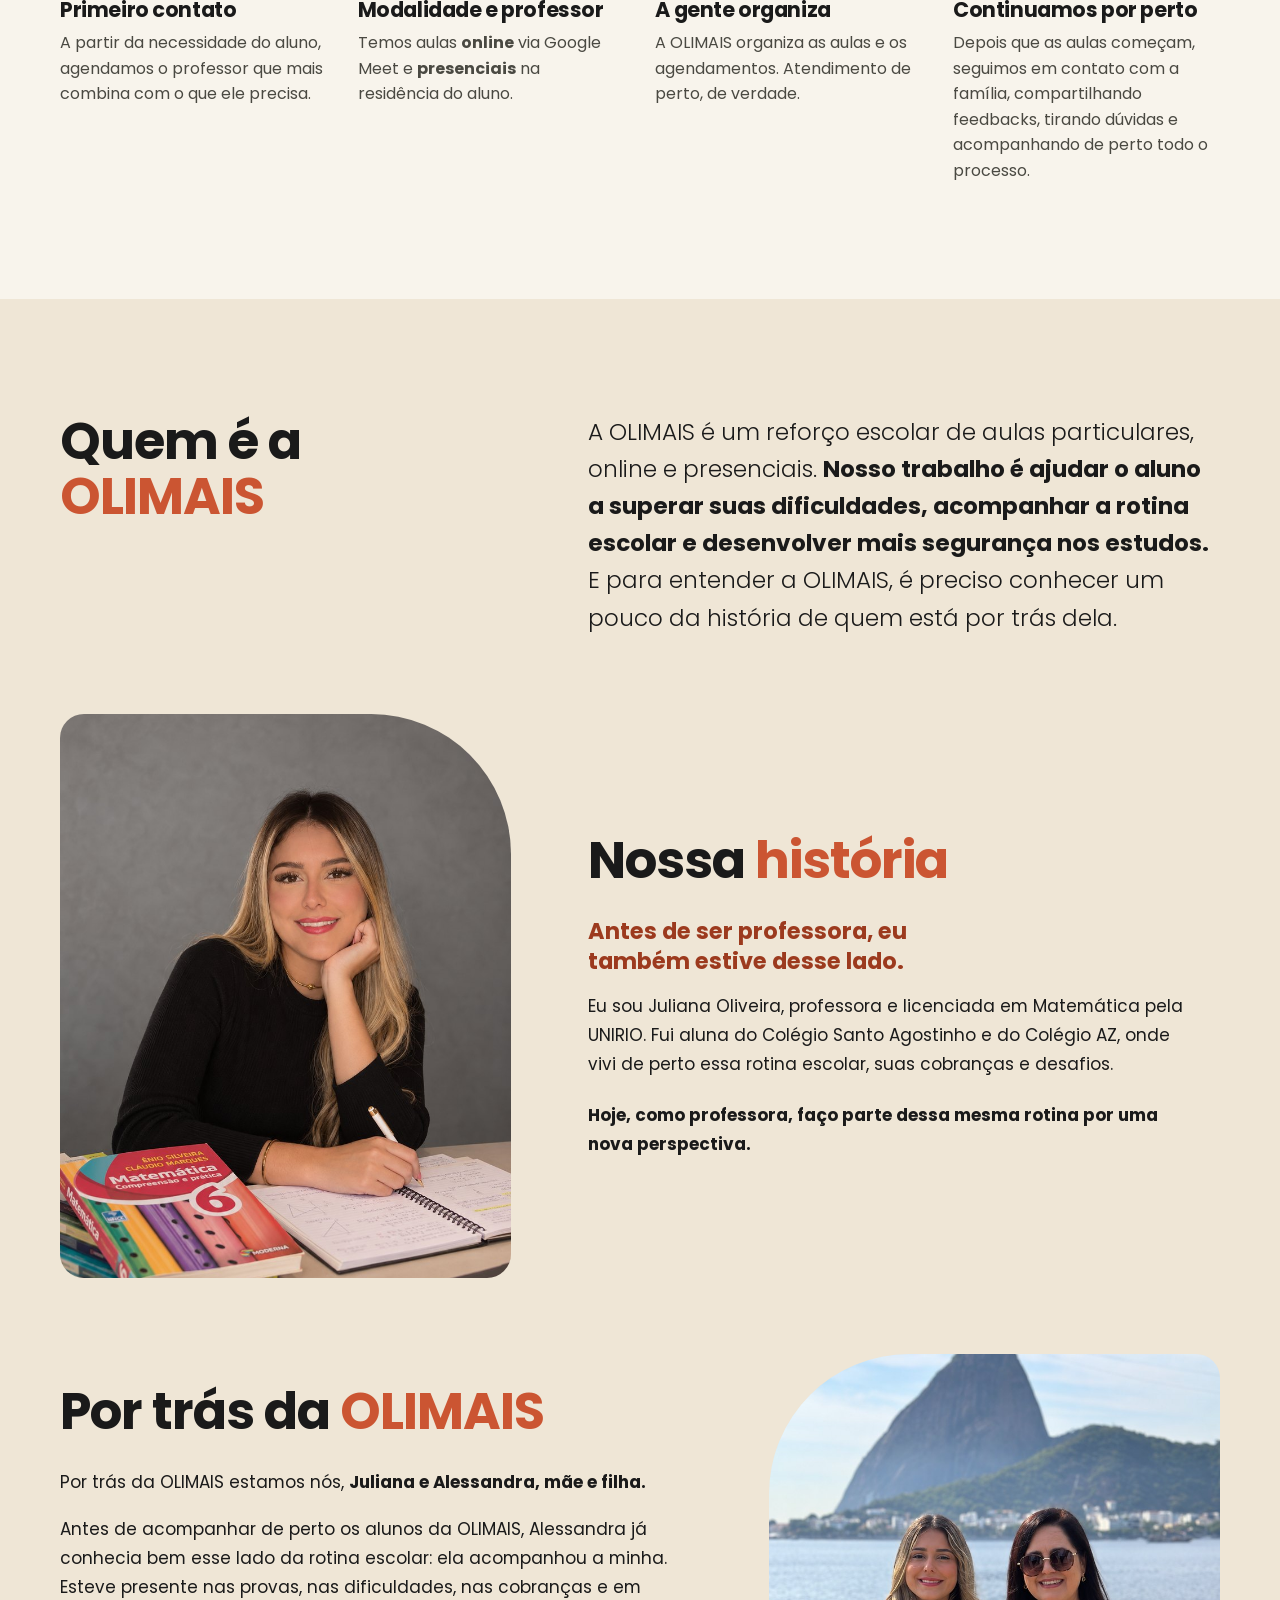
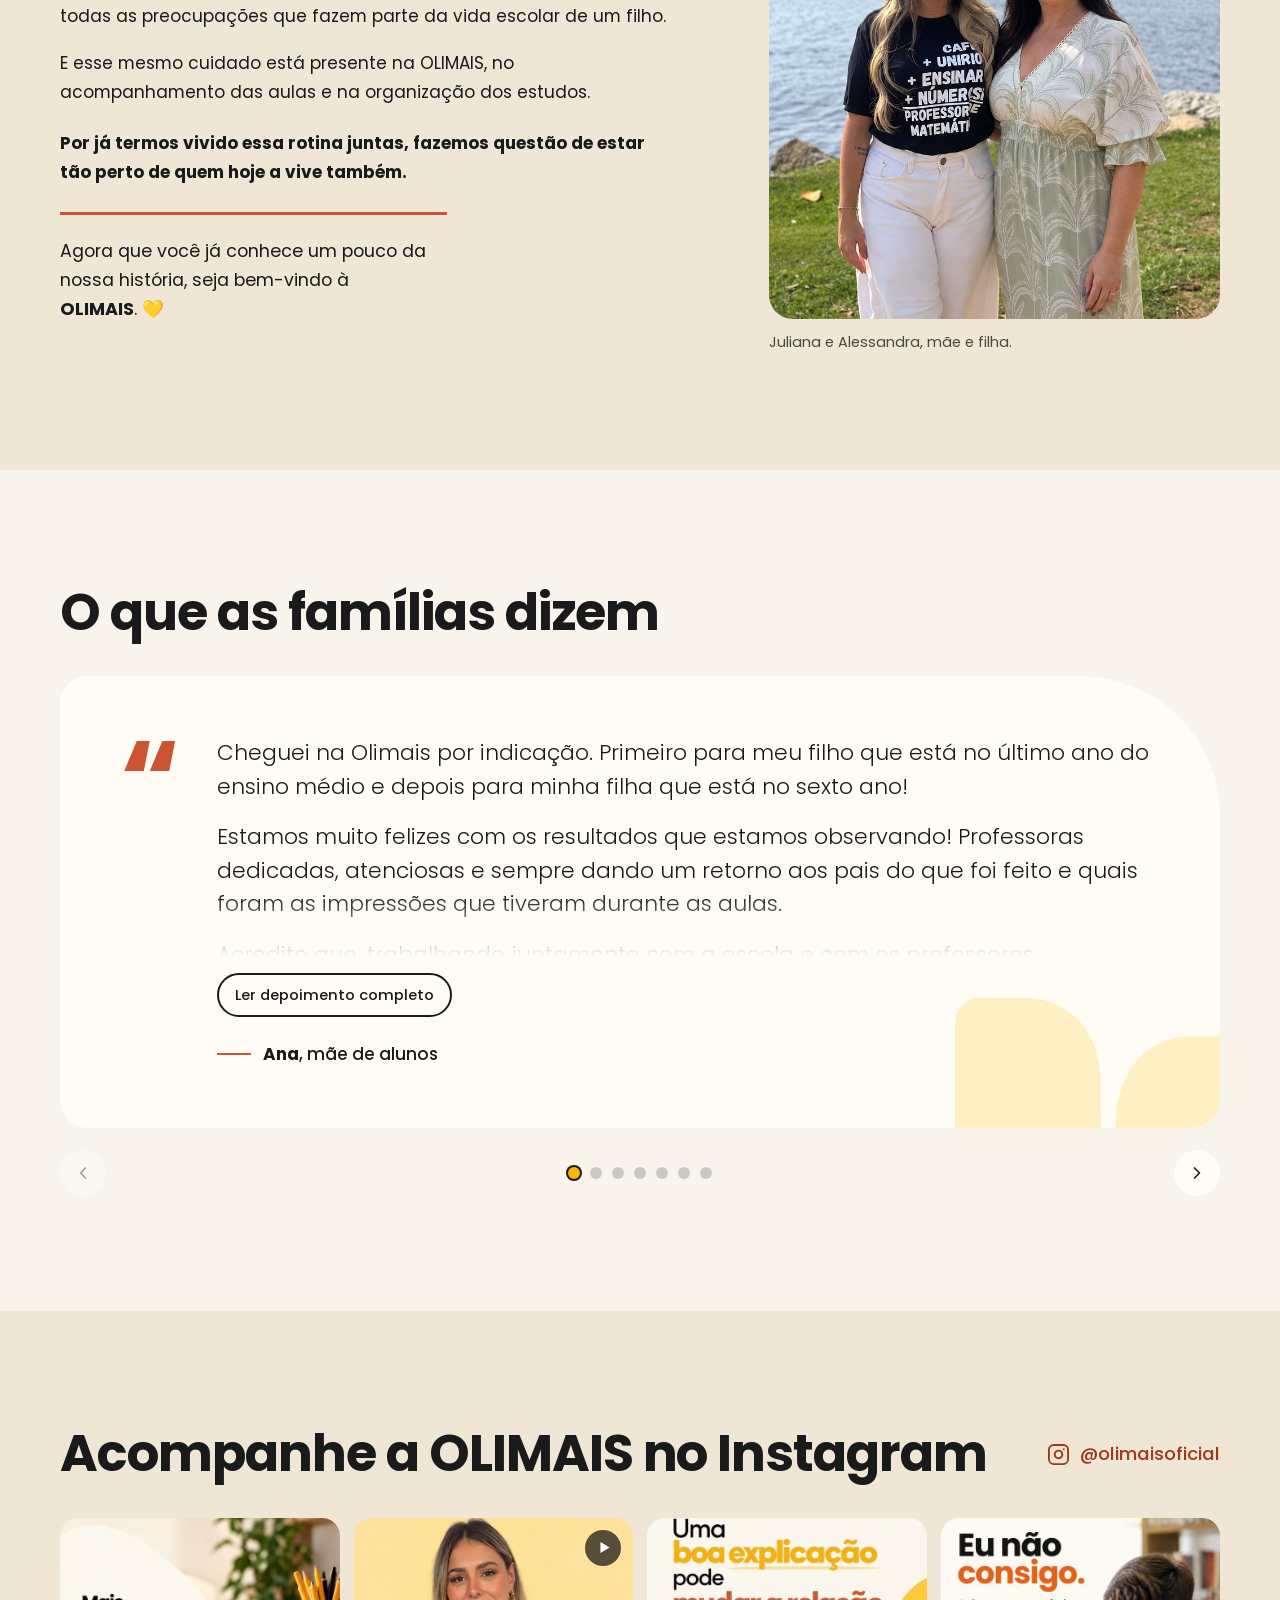
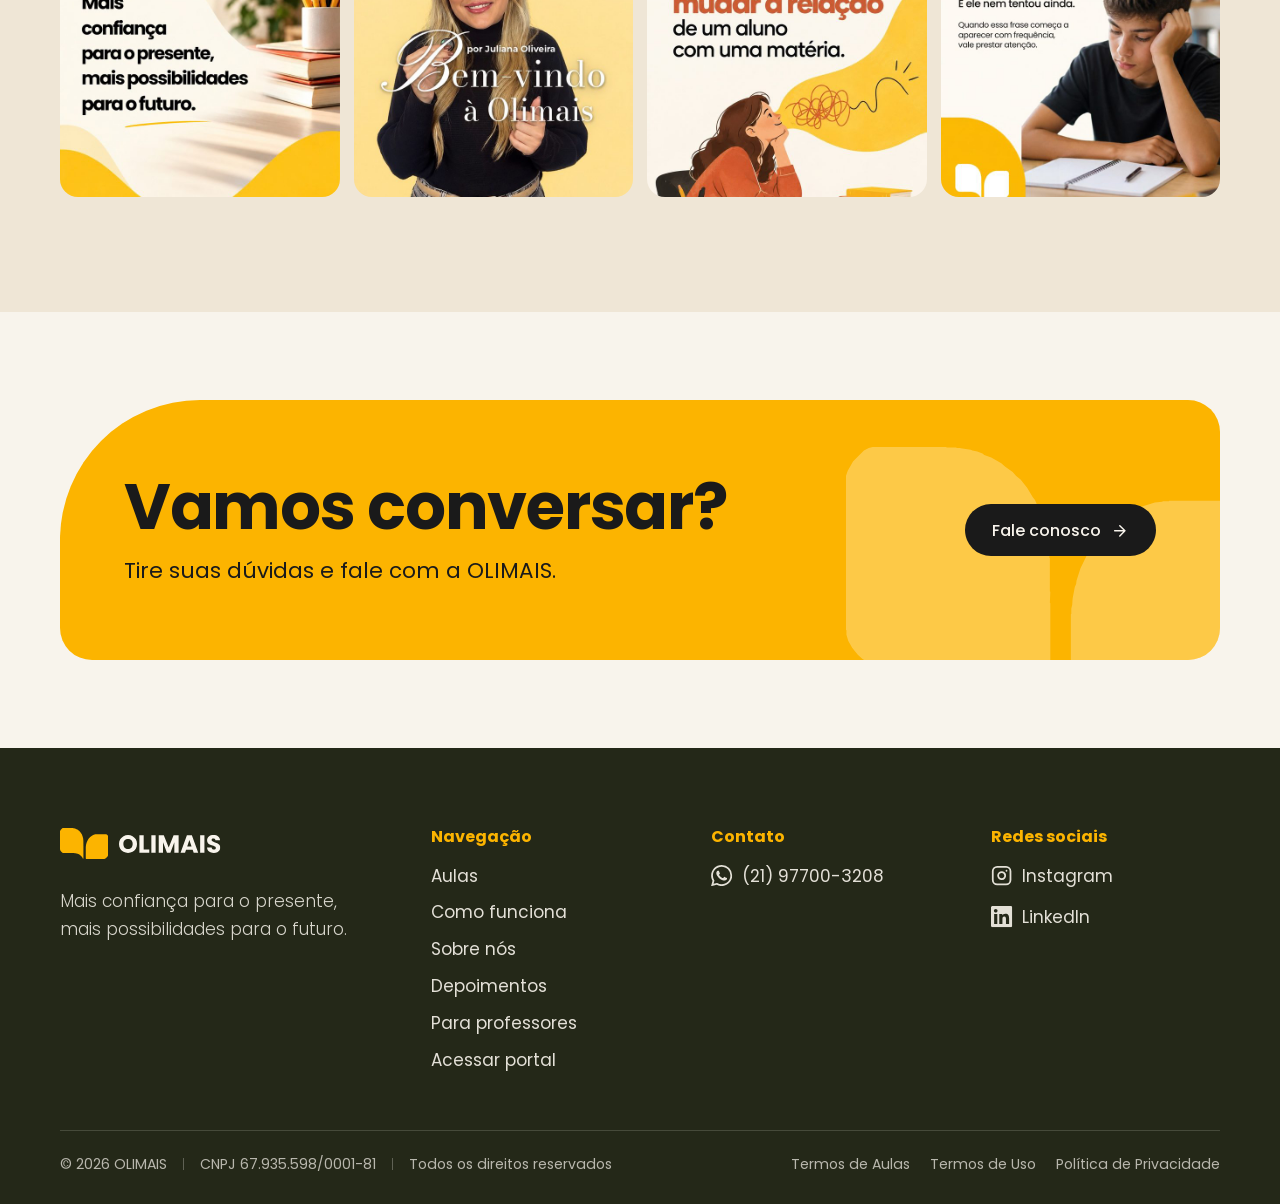
==== commit becbaf36: "corrections" ====
--- a/index.html
+++ b/index.html
@@ -310,7 +310,7 @@
         <h2 id="titulo-instagram">Acompanhe a OLIMAIS no Instagram</h2>
         <a class="insta-handle" href="https://www.instagram.com/olimaisoficial/" target="_blank" rel="noopener"><svg class="ico" viewBox="0 0 24 24" aria-hidden="true"><use href="#i-instagram"/></svg>@olimaisoficial</a>
       </div>
-      <div class="insta-grid">
+      <div class="insta-grid" data-insta-feed="data/instagram.json">
         <a href="https://www.instagram.com/olimaisoficial/" target="_blank" rel="noopener"><img src="img/insta-quem-e-a-olimais.jpg" width="560" height="560" loading="lazy" decoding="async" alt="Post do Instagram: Quem é a OLIMAIS"></a>
         <a href="https://www.instagram.com/olimaisoficial/" target="_blank" rel="noopener"><img src="img/insta-nossa-historia.jpg" width="560" height="560" loading="lazy" decoding="async" alt="Post do Instagram: Nossa história, com a professora Juliana Oliveira"></a>
         <a href="https://www.instagram.com/olimaisoficial/" target="_blank" rel="noopener"><img src="img/insta-por-tras-da-olimais.jpg" width="560" height="560" loading="lazy" decoding="async" alt="Post do Instagram: Por trás da OLIMAIS, Juliana e Alessandra"></a>
--- a/css/style.css
+++ b/css/style.css
@@ -226,7 +226,7 @@
 .tile--clay { background: var(--clay-deep); color: #fff; }
 .tile--sand { background: var(--sand); }
 .tile--night { background: var(--night); color: var(--cream); }
-@media (max-width: 900px) { .tiles { grid-template-columns: repeat(2, minmax(0, 260px)); } }
+@media (max-width: 900px) { .tiles { grid-template-columns: repeat(2, minmax(0, 260px)); } .tile:last-child:nth-child(odd) { grid-column: 1 / -1; } }
 @media (max-width: 520px) { .tile { min-height: 104px; padding: 14px; gap: 14px; } .tile__label { font-size: .95rem; } .tile__go { display: none; } }
 
 /* ==========================================================================
@@ -282,6 +282,21 @@
 .about-text .kicker { font-weight: 700; font-size: clamp(1.15rem, 1rem + .6vw, 1.4rem); line-height: 1.35; color: var(--clay-ink); margin-bottom: 1rem; }
 .about-text .closing { font-weight: 700; margin-top: 1.3em; }
 .about-text .welcome { margin-top: 1.6rem; padding-top: 1.4rem; border-top: 3px solid var(--clay); max-width: 22em; font-size: 1.1rem; }
+/* Sobre nós, no computador: tudo na mesma grade de 5 + 7 colunas (a mesma de "Nossa forma de fazer"),
+   com as fotos alinhadas à margem e o texto de cada bloco alinhado com o parágrafo de cima.
+   No celular e no tablet estreito (até 900 px) nada disto vale: lá o layout em coluna única continua como estava. */
+@media (min-width: 901px) {
+  .about-intro, .about-row { grid-template-columns: minmax(0, 5fr) minmax(0, 7fr); gap: clamp(32px, 6vw, 88px); }
+  .about-row--flip { grid-template-columns: minmax(0, 7fr) minmax(0, 5fr); }
+  .about-row { margin-top: clamp(48px, 6vw, 80px); }
+  .about-photo { max-width: none; justify-self: stretch; }
+  .about-photo img { aspect-ratio: 4 / 5; }
+  .about-photo--juliana img { object-position: center 30%; }
+  .about-photo--duas img { object-position: center 25%; }
+  .about-intro h2 { text-wrap: wrap; }                       /* quebra "Quem é a / OLIMAIS" (o equilíbrio automático cortava "Quem é / a OLIMAIS") */
+  .about-text .kicker { text-wrap: balance; }                /* a frase em vermelho não deixa uma palavra sozinha na 2ª linha */
+  .about-text .prose { max-width: 36em; font-size: 1.06rem; line-height: 1.7; }
+}
 @media (max-width: 900px) {
   .about-intro, .about-row, .about-row--flip { grid-template-columns: minmax(0, 1fr); }
   .about-row--flip .about-photo { order: 0; }
@@ -325,9 +340,11 @@
 .insta-handle { display: inline-flex; align-items: center; gap: .6rem; font-weight: 500; font-size: 1.15rem; text-decoration: none; color: var(--clay-ink); }
 .insta-handle:hover { text-decoration: underline; text-underline-offset: 4px; }
 .insta-grid { display: grid; grid-template-columns: repeat(4, minmax(0, 1fr)); gap: 14px; }
-.insta-grid a { display: block; border-radius: 18px; overflow: hidden; background: var(--sand); }
+.insta-grid a { position: relative; display: block; border-radius: 18px; overflow: hidden; background: var(--sand); }
 .insta-grid img { width: 100%; height: auto; aspect-ratio: 1; object-fit: cover; transition: transform .35s ease; }
 .insta-grid a:hover img { transform: scale(1.04); }
+/* selo de "play" nos vídeos e reels (os posts vêm de data/instagram.json) */
+.insta-grid a.is-video::after { content: ""; position: absolute; top: 12px; right: 12px; width: 36px; height: 36px; border-radius: 50%; background: rgba(20, 20, 20, .72) url("data:image/svg+xml,%3Csvg xmlns='http://www.w3.org/2000/svg' viewBox='0 0 24 24'%3E%3Cpath fill='%23fff' d='M8.5 5.6v12.8L19 12z'/%3E%3C/svg%3E") center / 58% no-repeat; }
 @media (max-width: 760px) { .insta-grid { grid-template-columns: repeat(2, minmax(0, 1fr)); } }
 
 /* ==========================================================================
@@ -387,8 +404,13 @@
 /* título à esquerda; texto e botões ao lado direito */
 .page-hero__grid { display: grid; grid-template-columns: auto minmax(0, 1fr); gap: clamp(32px, 6vw, 96px); align-items: center; }
 .page-hero h1 { width: min-content; font-size: clamp(2.5rem, 1rem + 4.8vw, 4.6rem); }
-.page-hero .lead { max-width: 30ch; }
+.page-hero .lead { max-width: 36ch; font-size: clamp(1.15rem, 1rem + .7vw, 1.5rem); text-wrap: balance; }
 .page-hero .hero__actions { margin-top: clamp(22px, 2.6vw, 32px); }
+/* linha de apoio para quem já é professor: fica abaixo do botão principal, mais discreta */
+.page-hero__portal { margin-top: clamp(16px, 2vw, 24px); font-size: 1rem; color: var(--ink-2); }
+.page-hero__portal a { display: inline-flex; align-items: center; gap: .4rem; min-height: 44px; margin-left: .25rem; font-weight: 600; color: var(--ink); text-decoration: underline; text-underline-offset: 4px; text-decoration-thickness: 2px; text-decoration-color: var(--clay); }
+.page-hero__portal a:hover { text-decoration-color: var(--ink); }
+.page-hero__portal .ico { width: 1.05em; height: 1.05em; }
 @media (max-width: 900px) { .page-hero__grid { grid-template-columns: minmax(0, 1fr); gap: 22px; } }
 
 /* linha curta de vantagens */
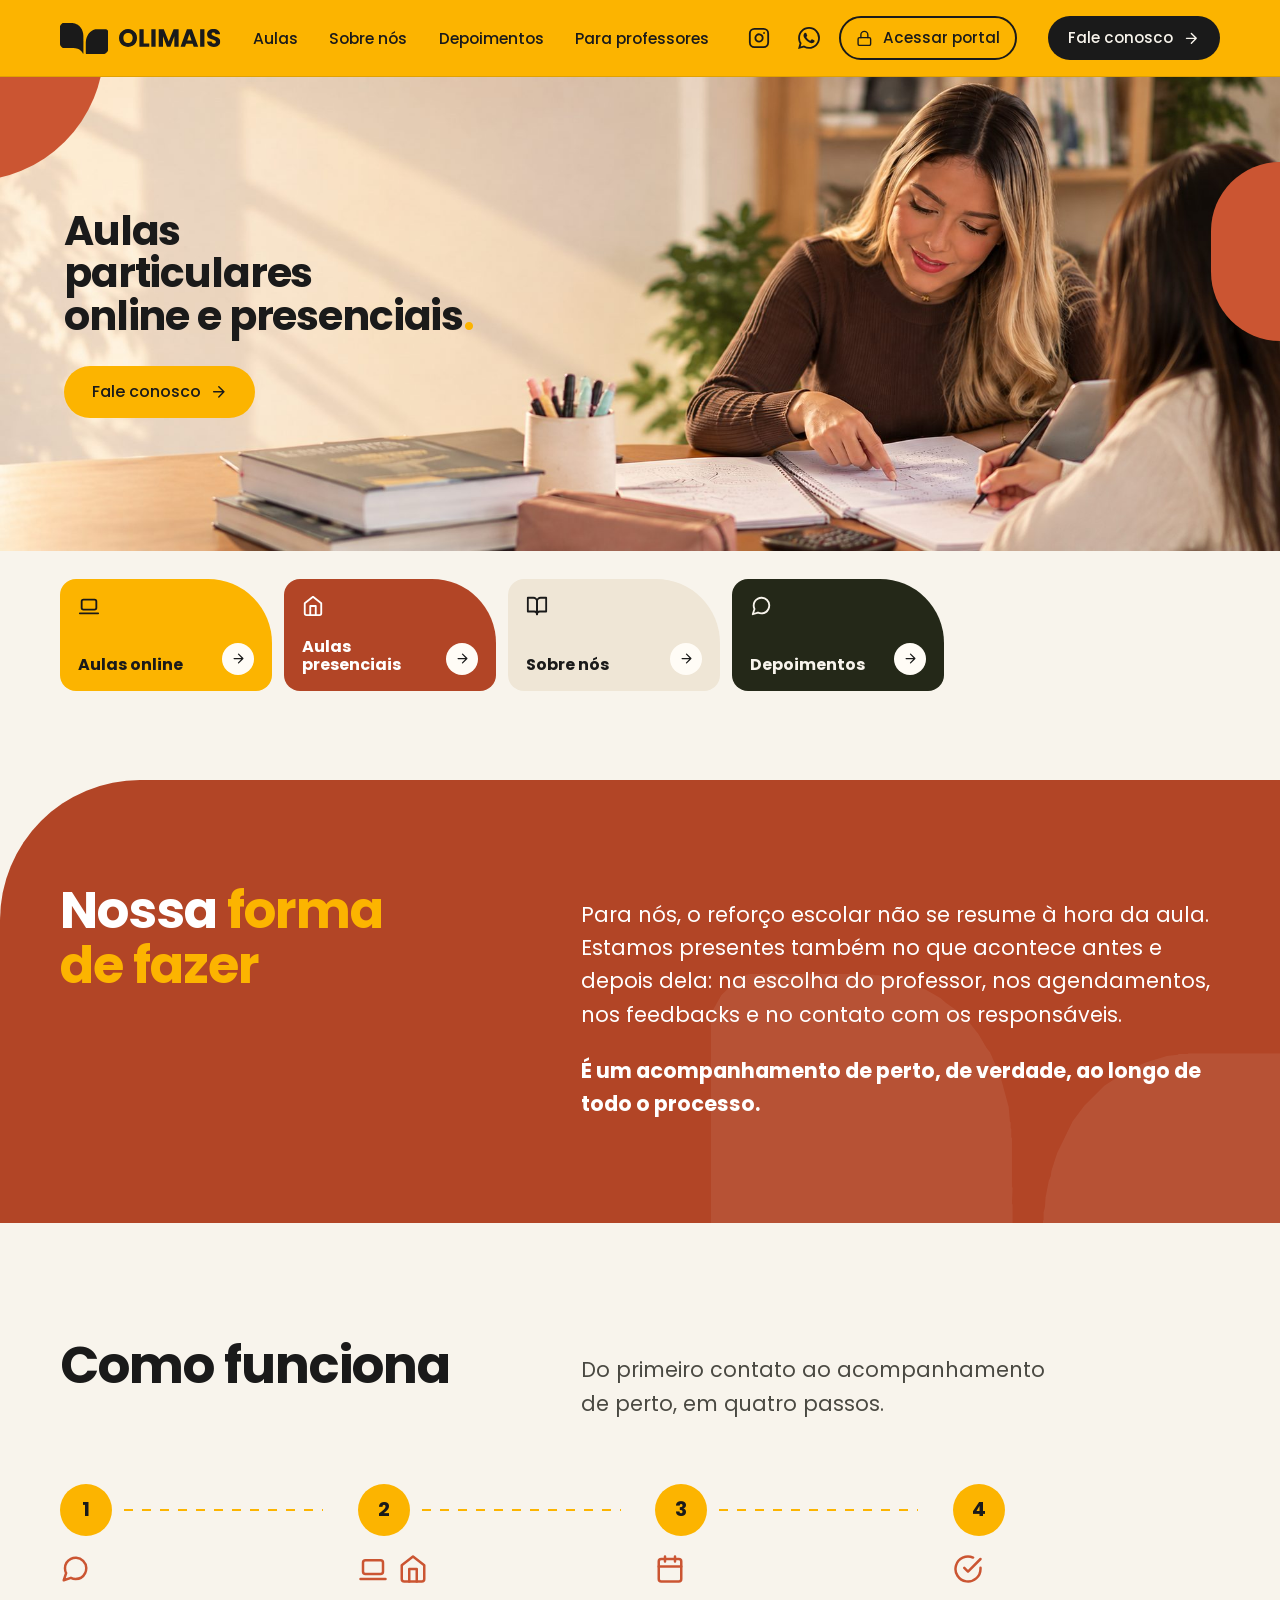
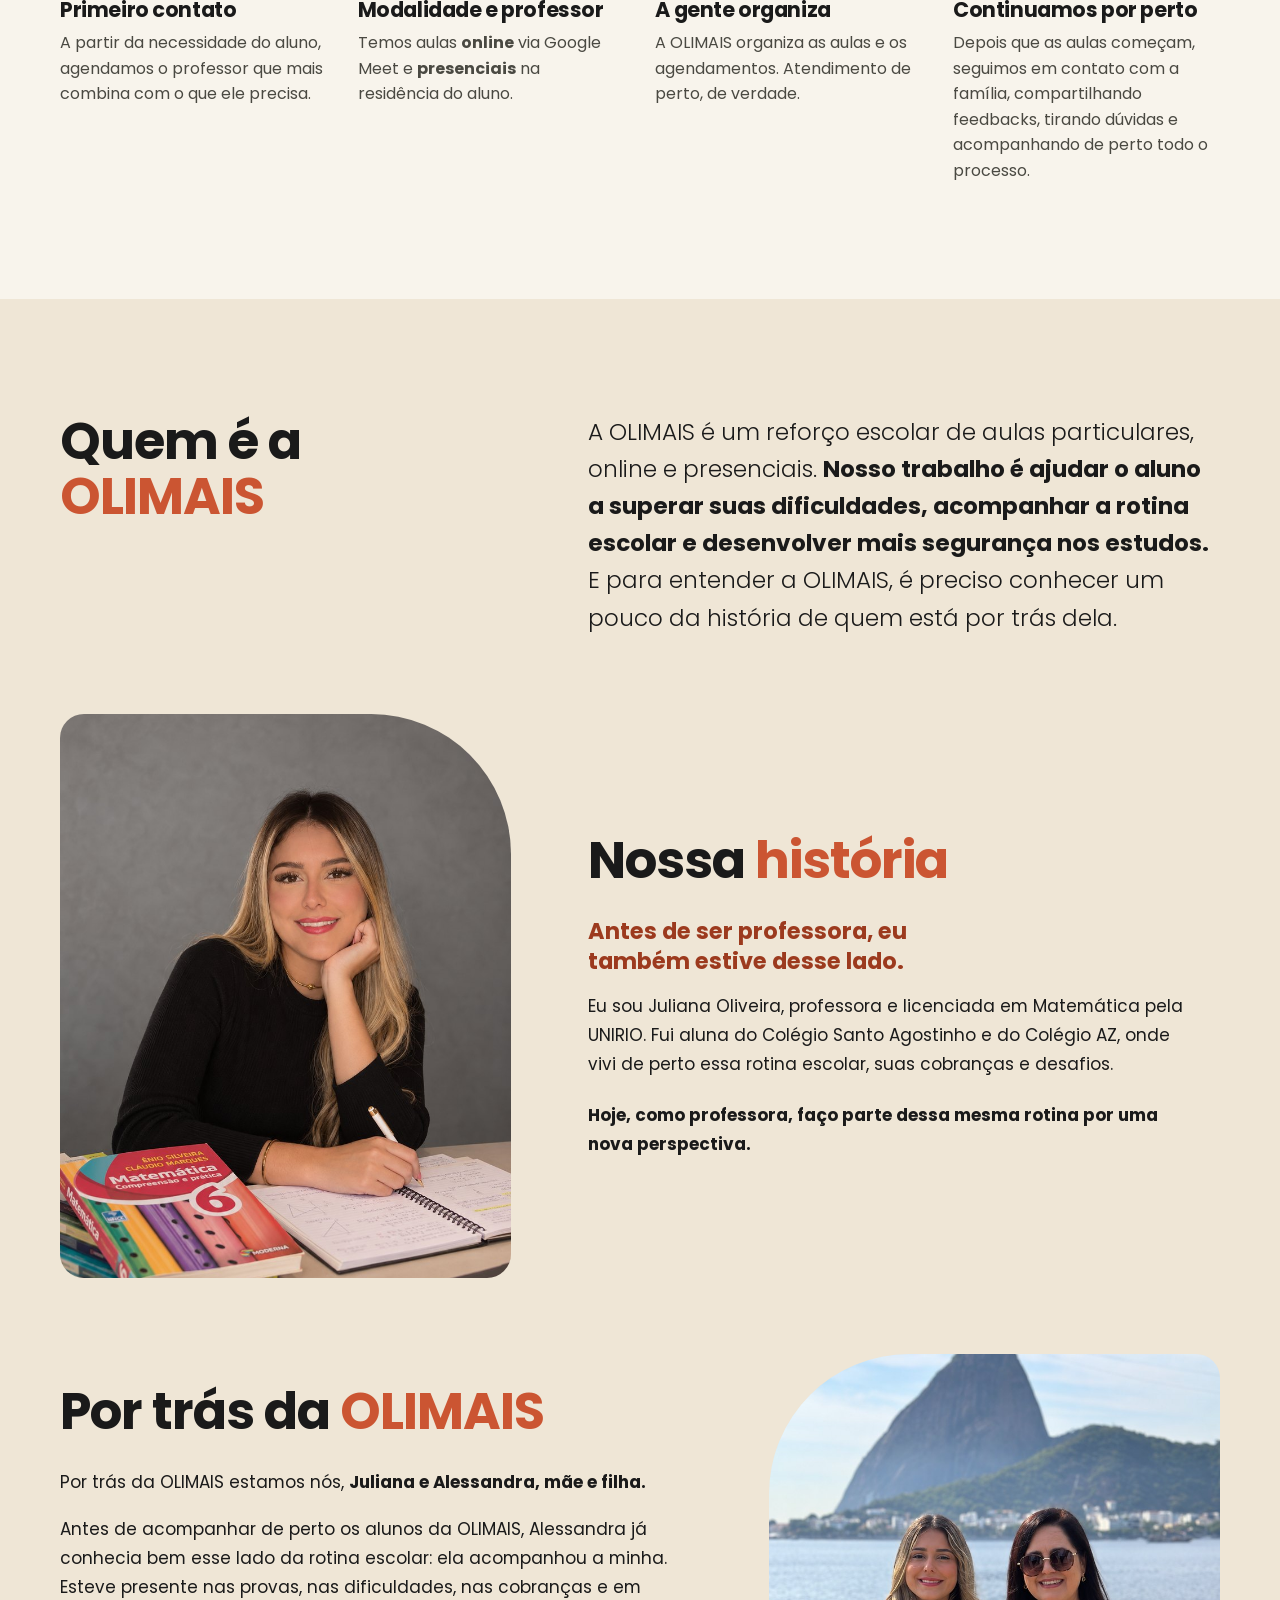
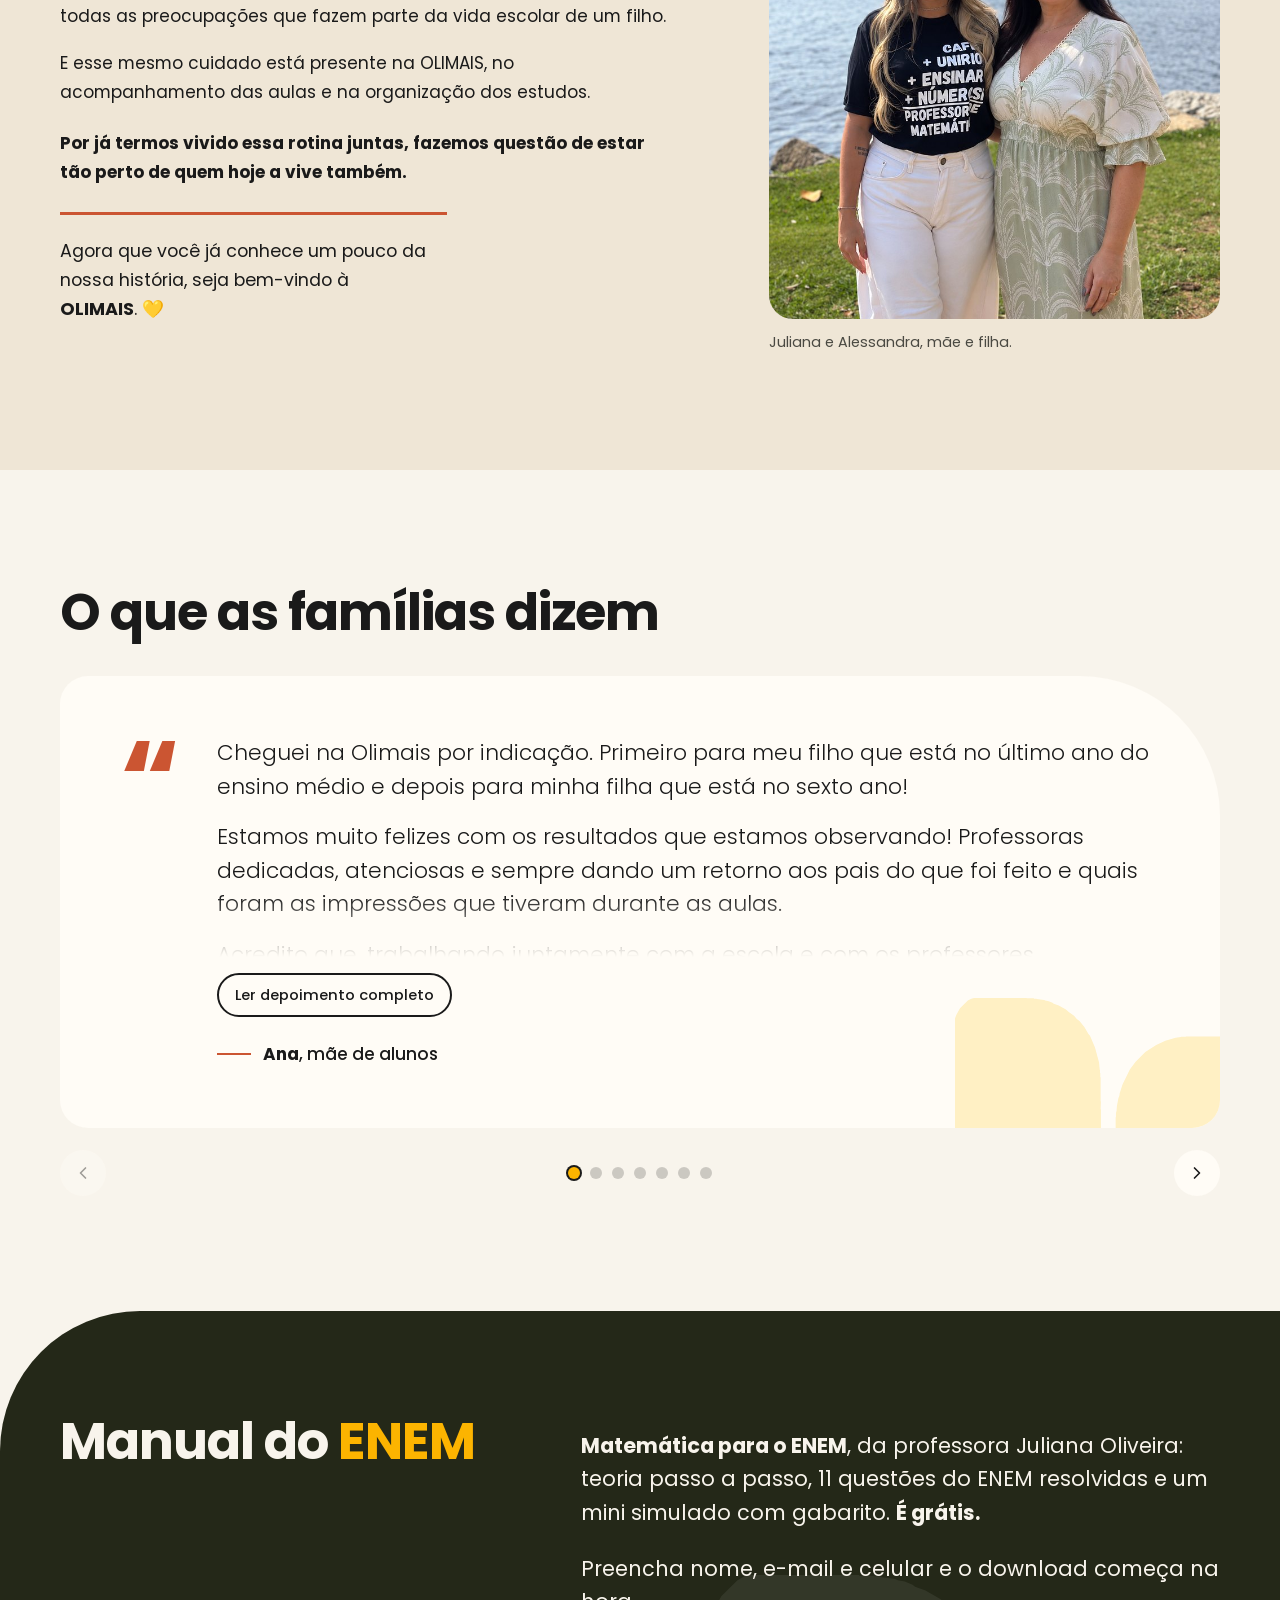
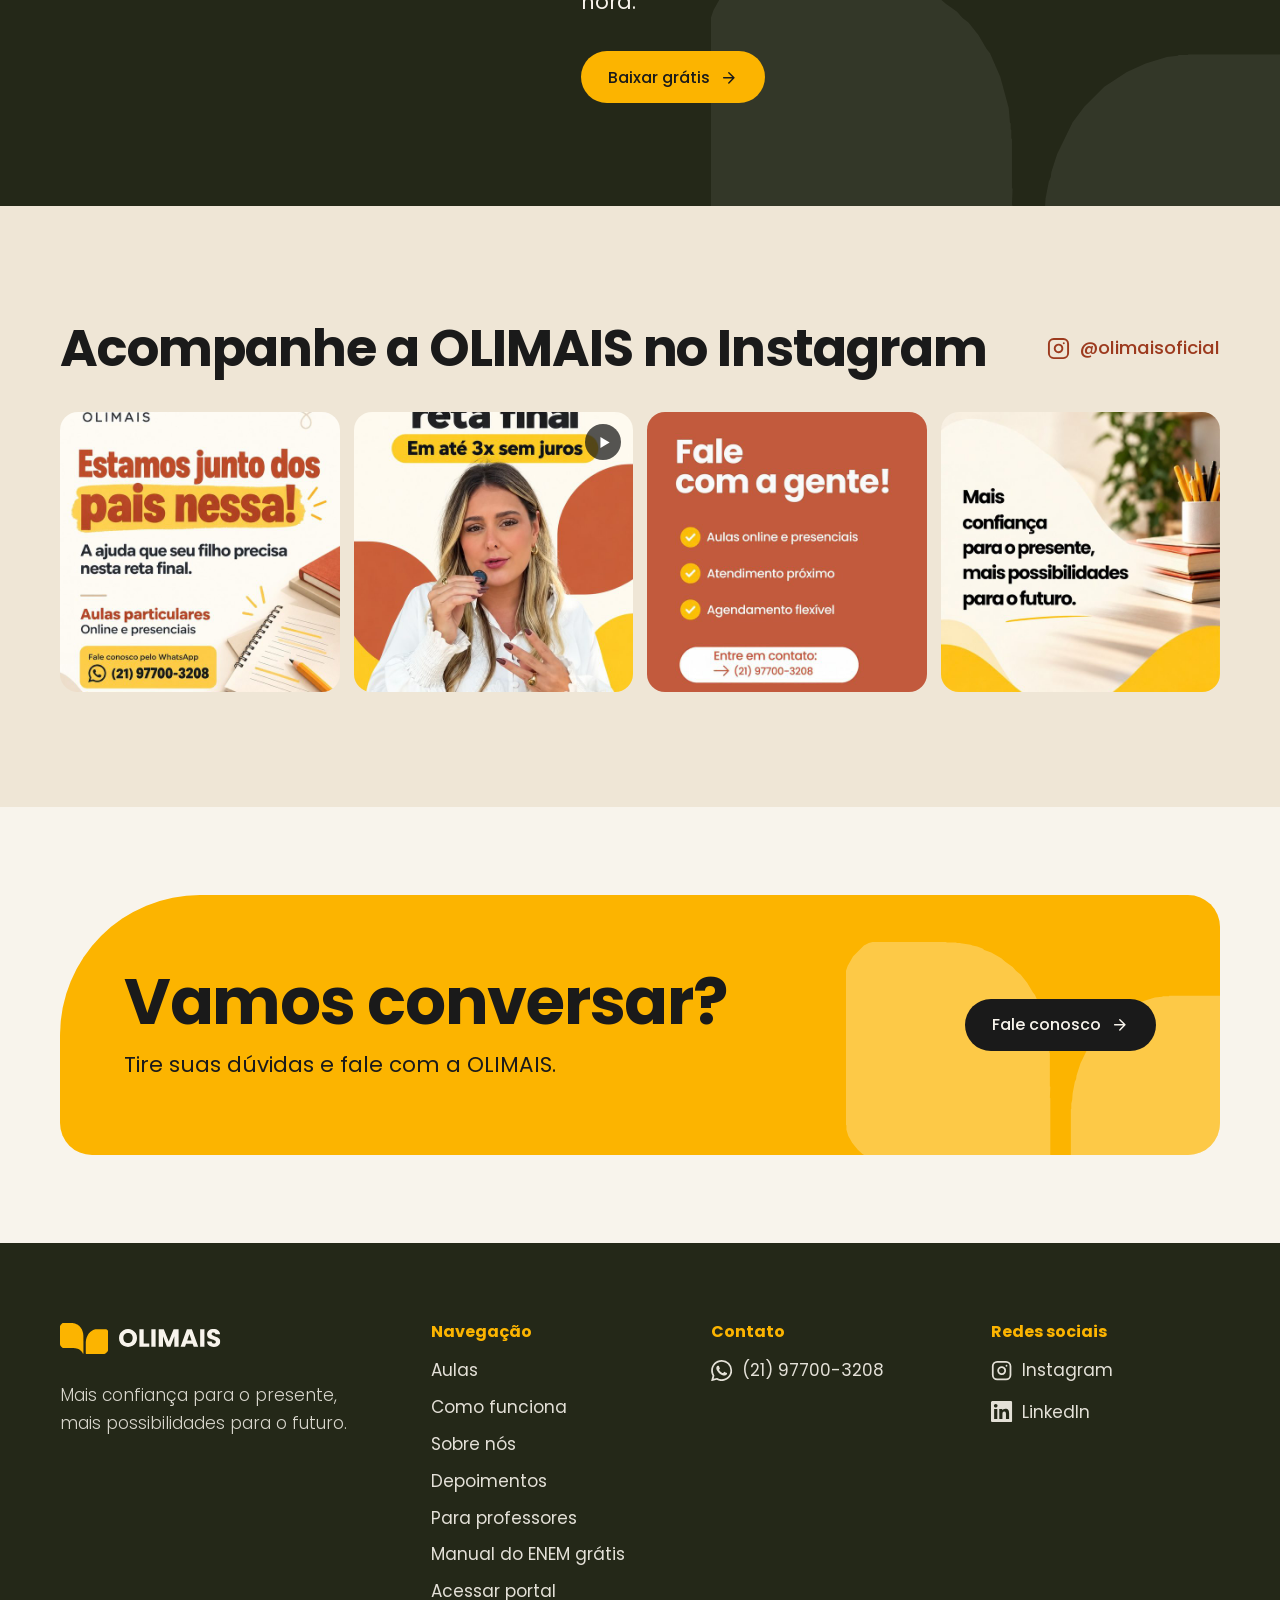
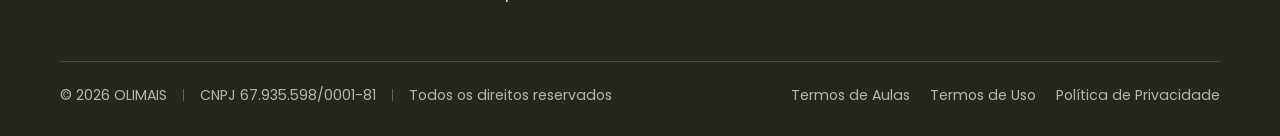
==== commit 988ae2d0: "adding manual do enem" ====
--- a/index.html
+++ b/index.html
@@ -29,7 +29,7 @@
   <link rel="preload" href="fonts/poppins-400.woff" as="font" type="font/woff" crossorigin>
   <link rel="preload" href="img/hero-banner.jpg" as="image" fetchpriority="high" media="(min-width: 901px)">
   <link rel="preload" href="img/hero-banner-mobile.jpg" as="image" fetchpriority="high" media="(max-width: 900px)">
-  <link rel="stylesheet" href="css/style.css?v=20261019">
+  <link rel="stylesheet" href="css/style.css?v=20261101b">
 
   <script type="application/ld+json">
   {
@@ -303,6 +303,19 @@
     </div>
   </section>
 
+  <!-- ============================ MANUAL DO ENEM (grátis; a página é manual-do-enem.html) ============================ -->
+  <section class="band band--night" id="manual-enem" aria-labelledby="titulo-manual">
+    <svg class="band__mark" viewBox="0 0 855.36 550.64" aria-hidden="true"><use href="#logo-mark"/></svg>
+    <div class="wrap band__grid">
+      <h2 id="titulo-manual">Manual do <span class="hl">ENEM</span></h2>
+      <div class="band__text">
+        <p><strong>Matemática para o ENEM</strong>, da professora Juliana Oliveira: teoria passo a passo, 11 questões do ENEM resolvidas e um mini simulado com gabarito. <strong>É grátis.</strong></p>
+        <p>Preencha nome, e-mail e celular e o download começa na hora.</p>
+        <p class="band__actions"><a class="btn btn--sun" href="manual-do-enem.html">Baixar grátis <svg class="ico" viewBox="0 0 24 24" aria-hidden="true"><use href="#i-arrow"/></svg></a></p>
+      </div>
+    </div>
+  </section>
+
   <!-- ============================ INSTAGRAM ============================ -->
   <section class="section section--sand" id="instagram" aria-labelledby="titulo-instagram">
     <div class="wrap">
@@ -354,6 +367,7 @@
           <li><a href="#sobre">Sobre nós</a></li>
           <li><a href="#depoimentos">Depoimentos</a></li>
           <li><a href="professores.html">Para professores</a></li>
+          <li><a href="manual-do-enem.html">Manual do ENEM grátis</a></li>
           <li><a href="https://portal.olimais.com.br/">Acessar portal</a></li>
         </ul>
       </nav>
@@ -386,6 +400,6 @@
   </div>
 </footer>
 
-<script src="js/main.js?v=20261019" defer></script>
+<script src="js/main.js?v=20261101b" defer></script>
 </body>
 </html>
--- a/css/style.css
+++ b/css/style.css
@@ -244,6 +244,7 @@
 .band__text p { font-size: clamp(1.1rem, 1rem + .45vw, 1.3rem); line-height: 1.6; }
 .band__text p + p { margin-top: 1.1em; }
 .band__text strong { font-weight: 700; }
+.band__text .band__actions { margin-top: 1.6em; }
 .band__mark { position: absolute; z-index: 0; right: -4%; bottom: -34%; width: min(620px, 58vw); color: rgba(255, 255, 255, .07); pointer-events: none; }
 @media (max-width: 900px) { .band__grid { grid-template-columns: minmax(0, 1fr); gap: 18px; } .band__text { padding-top: 0; } .band { padding-top: clamp(64px, 12vw, 88px); } }
 
@@ -439,3 +440,42 @@
 }
 
 .doc h2 + p strong:first-child, .doc p > strong:first-child { font-weight: 600; }
+
+/* ============================ Página do Manual do ENEM (manual-do-enem.html) ============================ */
+.lm { position: relative; overflow: clip; padding-block: clamp(56px, 8vw, 96px) clamp(56px, 8vw, 96px); }
+.lm .wrap { position: relative; z-index: 1; }
+.lm__grid { display: grid; grid-template-columns: minmax(0, 1fr) minmax(0, 460px); gap: clamp(32px, 6vw, 88px); align-items: start; }
+.lm__eyebrow { font-weight: 600; text-transform: uppercase; letter-spacing: .08em; font-size: .85rem; color: var(--clay-deep); margin-bottom: .6rem; }
+.lm h1 { font-size: clamp(2.5rem, 1rem + 4.8vw, 4.6rem); }
+.lm .lead { margin-top: 1rem; max-width: 30em; }
+.lm__book { display: grid; grid-template-columns: minmax(0, 210px) minmax(0, 1fr); gap: clamp(20px, 3vw, 36px); align-items: start; margin-top: clamp(24px, 4vw, 40px); }
+.lm__cover-img { display: block; width: 100%; height: auto; border-radius: 10px; box-shadow: 0 18px 40px rgba(26, 26, 26, .18); }
+.lm__toc-title { font-size: 1.15rem; margin-bottom: .6rem; }
+.lm__topics { list-style: decimal; margin: 0; padding-left: 1.4em; line-height: 1.5; }
+.lm__topics li { margin-bottom: .35rem; }
+.lm__topics li::marker { color: var(--clay-deep); font-weight: 700; }
+.lm__extras { list-style: none; margin: 1rem 0 0; padding: 0; line-height: 1.5; }
+.lm__extras li { position: relative; padding-left: 1.4em; margin-bottom: .45rem; }
+.lm__extras li::before { content: ""; position: absolute; left: 0; top: .5em; width: .62em; height: .62em; border-radius: 50%; background: var(--sun); }
+.lm__card { background: var(--paper); border: 1px solid rgba(26, 26, 26, .1); border-radius: 28px; padding: clamp(22px, 3.5vw, 34px); box-shadow: 0 10px 30px rgba(26, 26, 26, .08); }
+.lm__card-title { font-size: clamp(1.4rem, 1.1rem + 1vw, 1.8rem); margin-bottom: 1rem; }
+.lm__card p { line-height: 1.55; margin-bottom: .8rem; }
+.lm__field { margin-bottom: 14px; }
+.lm__field label { display: block; font-weight: 600; font-size: .95rem; margin-bottom: 6px; }
+.lm__field input { width: 100%; font: inherit; font-size: 1rem; padding: 12px 14px; border: 1.5px solid rgba(26, 26, 26, .22); border-radius: 12px; background: #fff; color: var(--ink); min-height: 48px; }
+.lm__field input:focus { border-color: var(--ink); outline: 3px solid rgba(252, 180, 0, .45); outline-offset: 0; }
+.lm__check { display: flex; gap: 10px; align-items: flex-start; font-size: .95rem; line-height: 1.45; margin: 10px 0; cursor: pointer; }
+.lm__check input { width: 20px; height: 20px; margin-top: 2px; flex: none; accent-color: var(--ink); }
+.lm__check a, .lm__small a, .lm__card p a { color: inherit; font-weight: 600; text-decoration: underline; text-underline-offset: 3px; }
+.lm__submit { width: 100%; justify-content: center; margin-top: 8px; min-height: 52px; }
+.lm__error { background: #FBE7E1; color: #8E2F14; border-radius: 12px; padding: 10px 12px; font-size: .95rem; margin: 10px 0 0; }
+.lm__small { font-size: .88rem; color: var(--ink-2); margin-top: 12px; }
+.lm__hp { position: absolute; left: -10000px; width: 1px; height: 1px; overflow: hidden; }
+@media (max-width: 900px) {
+  .lm__grid { grid-template-columns: minmax(0, 1fr); }
+  .lm__book { grid-template-columns: minmax(0, 120px) minmax(0, 1fr); }
+}
+@media (max-width: 380px) {
+  .lm__book { grid-template-columns: minmax(0, 1fr); }
+  .lm__cover-img { width: 140px; }
+}
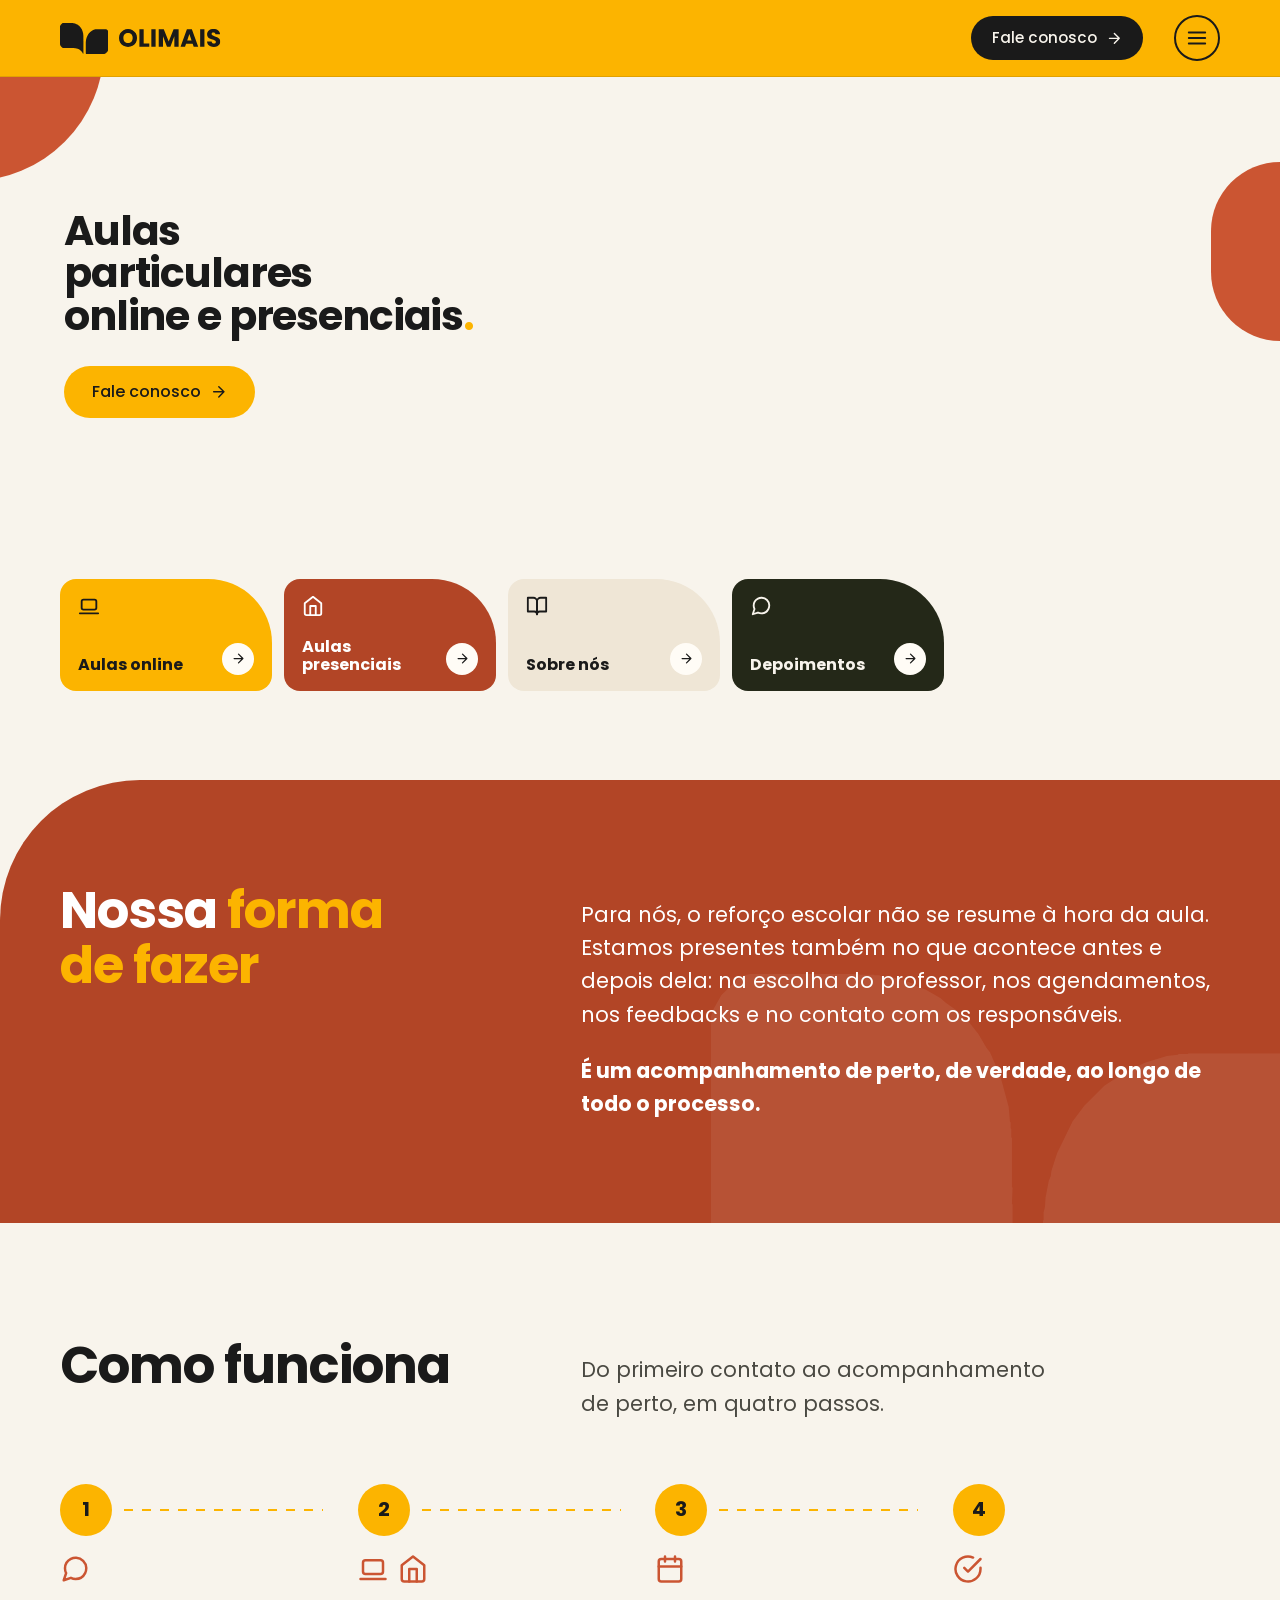
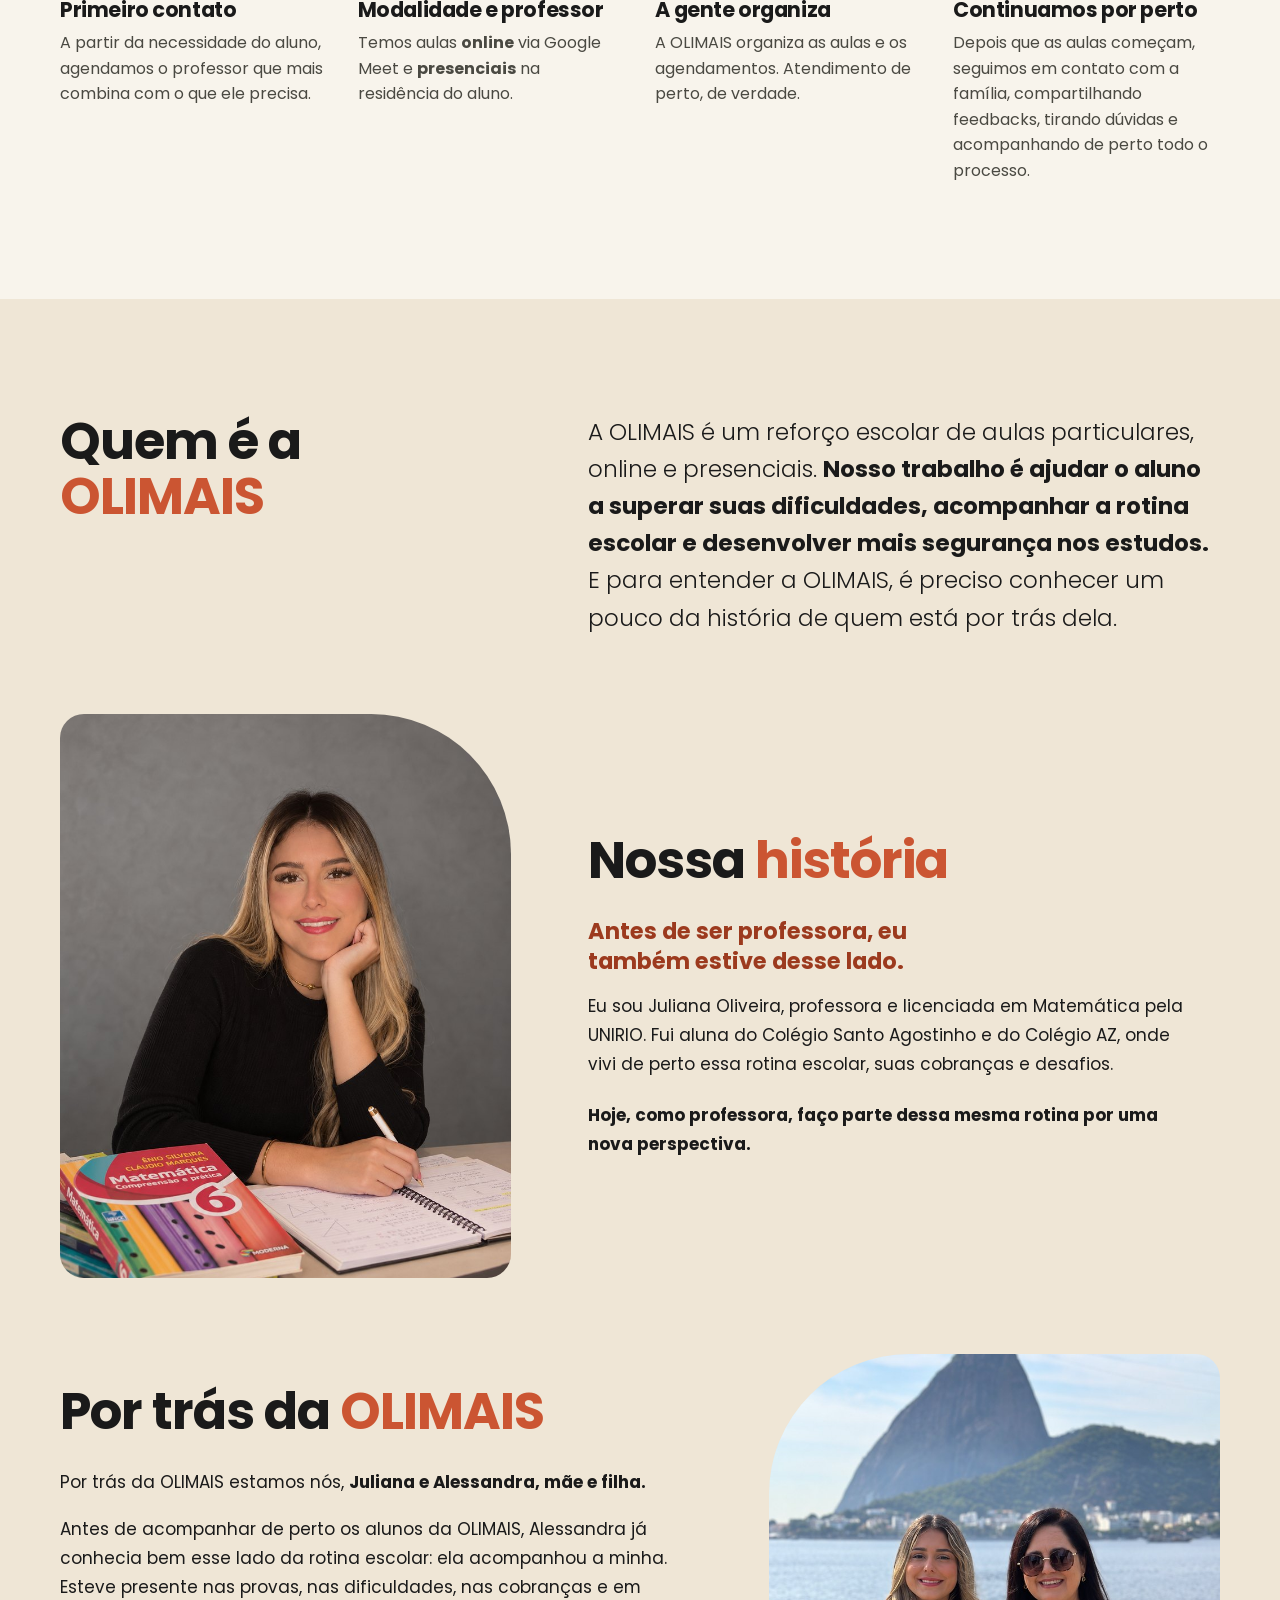
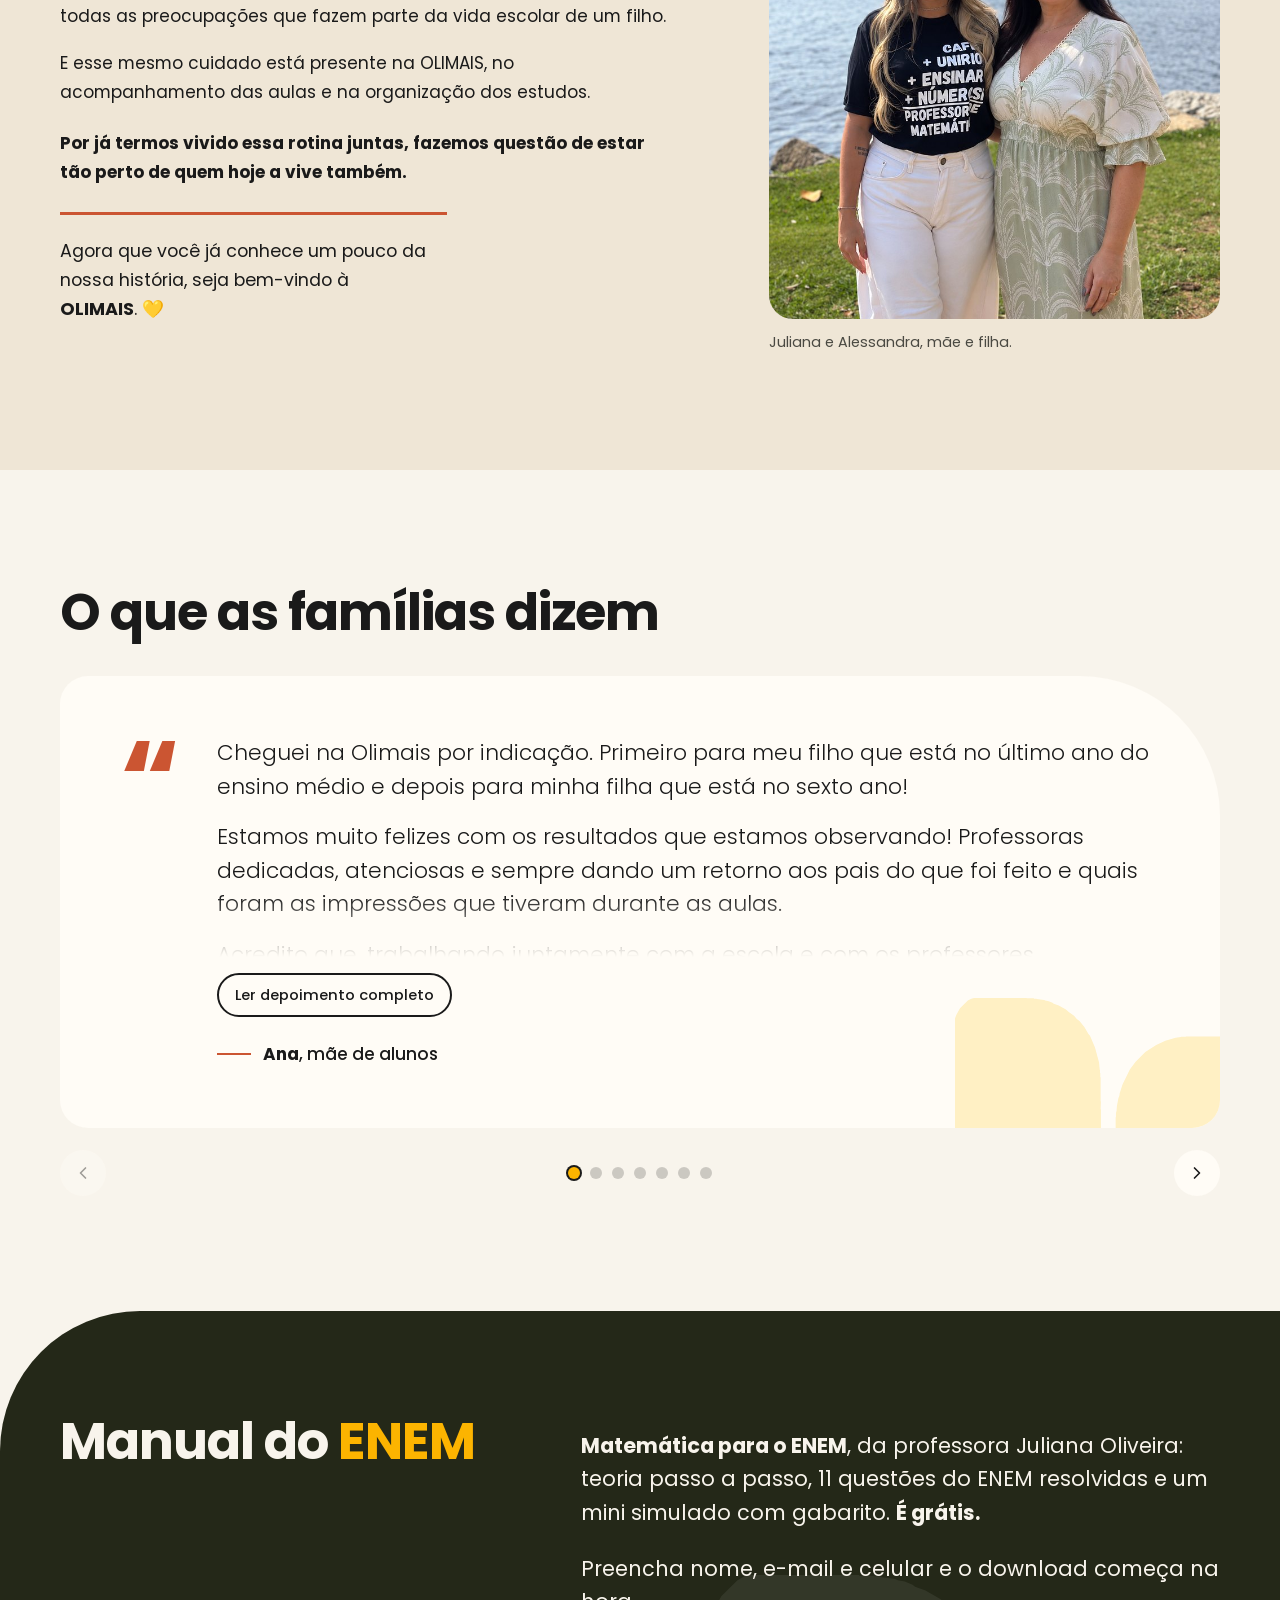
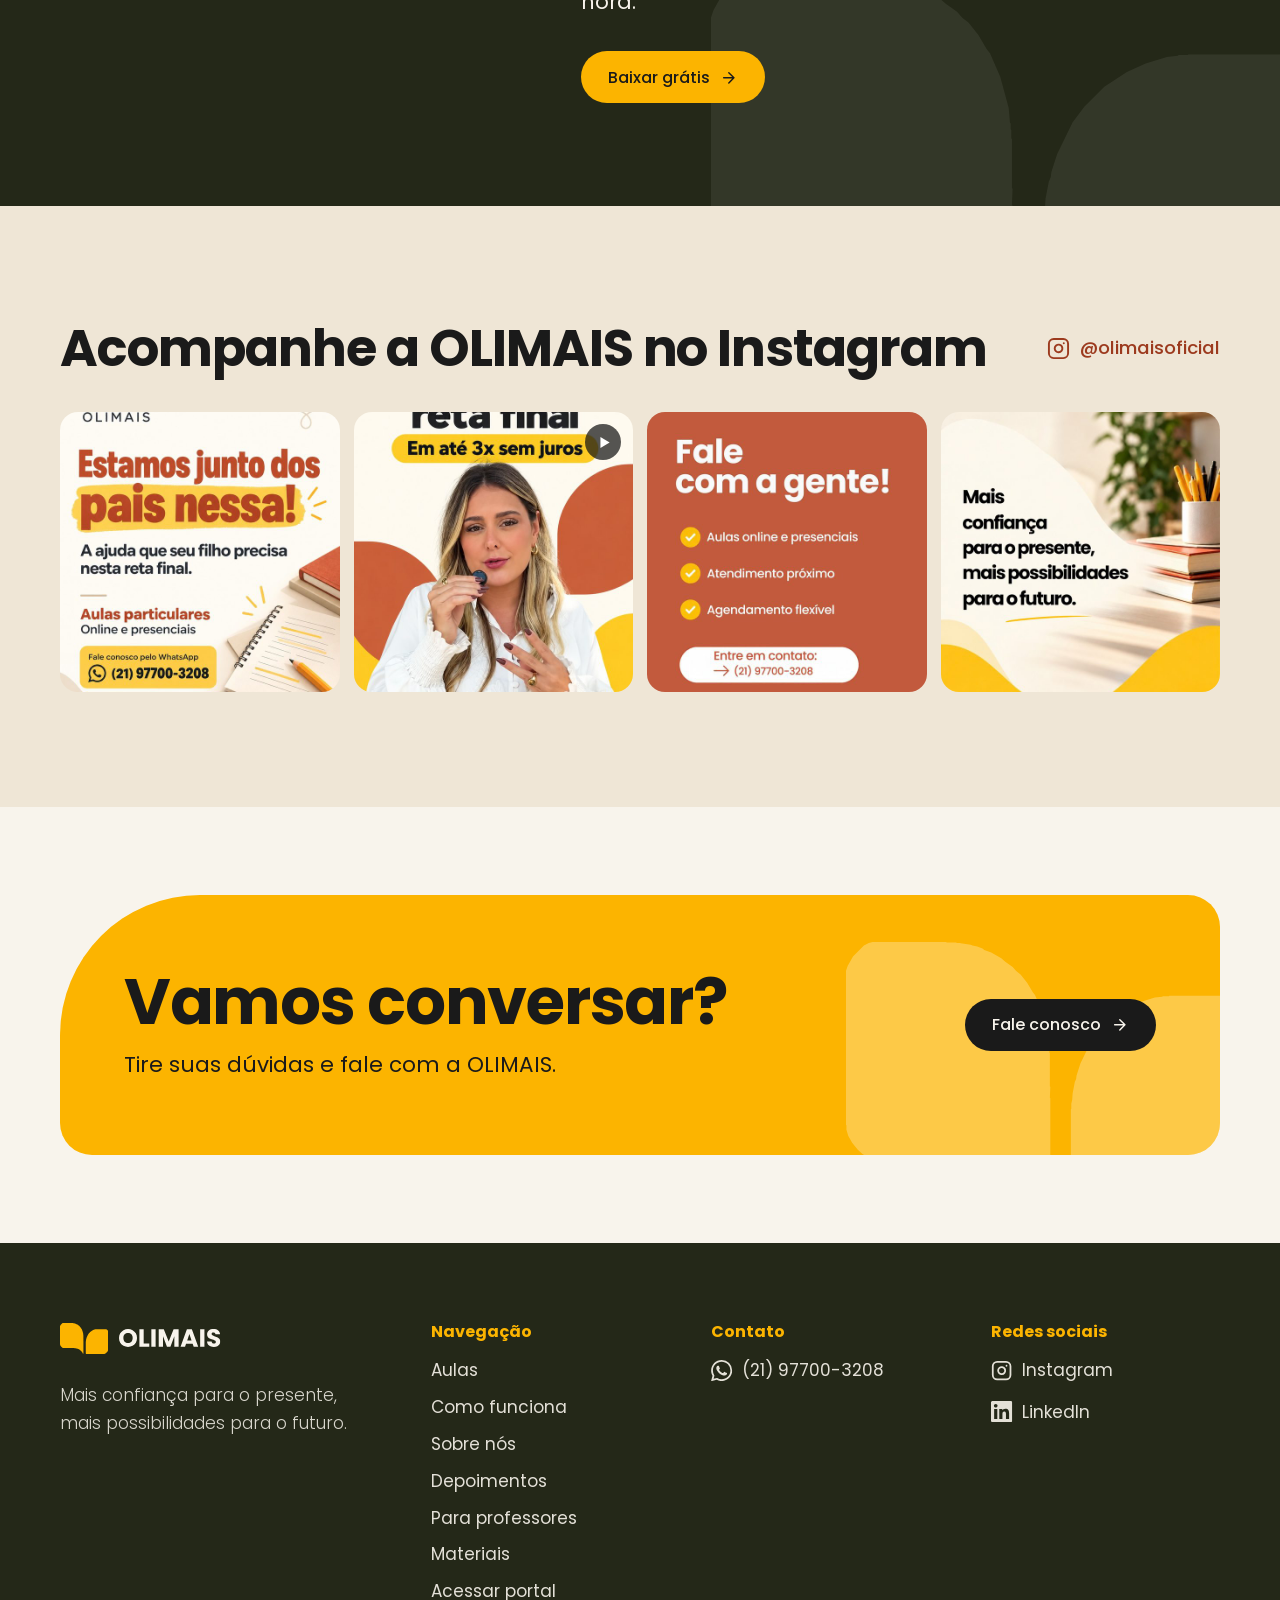
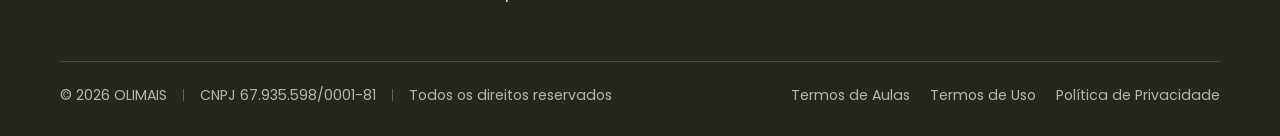
==== commit 014ff8d8: "adjustments" ====
--- a/index.html
+++ b/index.html
@@ -29,7 +29,7 @@
   <link rel="preload" href="fonts/poppins-400.woff" as="font" type="font/woff" crossorigin>
   <link rel="preload" href="img/hero-banner.jpg" as="image" fetchpriority="high" media="(min-width: 901px)">
   <link rel="preload" href="img/hero-banner-mobile.jpg" as="image" fetchpriority="high" media="(max-width: 900px)">
-  <link rel="stylesheet" href="css/style.css?v=20261101b">
+  <link rel="stylesheet" href="css/style.css?v=20261101c">
 
   <script type="application/ld+json">
   {
@@ -92,6 +92,7 @@
         <li><a href="#aulas">Aulas</a></li>
         <li><a href="#sobre">Sobre nós</a></li>
         <li><a href="#depoimentos">Depoimentos</a></li>
+        <li><a href="materiais.html">Materiais</a></li>
         <li><a href="professores.html">Para professores</a></li>
       </ul>
       <div class="site-nav__social">
@@ -367,7 +368,7 @@
           <li><a href="#sobre">Sobre nós</a></li>
           <li><a href="#depoimentos">Depoimentos</a></li>
           <li><a href="professores.html">Para professores</a></li>
-          <li><a href="manual-do-enem.html">Manual do ENEM grátis</a></li>
+          <li><a href="materiais.html">Materiais</a></li>
           <li><a href="https://portal.olimais.com.br/">Acessar portal</a></li>
         </ul>
       </nav>
@@ -400,6 +401,6 @@
   </div>
 </footer>
 
-<script src="js/main.js?v=20261101b" defer></script>
+<script src="js/main.js?v=20261101c" defer></script>
 </body>
 </html>
--- a/css/style.css
+++ b/css/style.css
@@ -479,3 +479,53 @@
   .lm__book { grid-template-columns: minmax(0, 1fr); }
   .lm__cover-img { width: 140px; }
 }
+
+/* ============================ Página Materiais (materiais.html) ============================ */
+.mats-hero { padding-block: clamp(56px, 8vw, 96px) clamp(16px, 3vw, 32px); }
+.mats-hero h1 { width: auto; }
+.mats-lead { margin-top: 1rem; max-width: 34em; }
+.mats { padding-top: clamp(16px, 3vw, 32px); }
+.mats-grid { display: grid; grid-template-columns: repeat(auto-fill, minmax(min(100%, 520px), 1fr)); gap: clamp(20px, 3vw, 32px); }
+.mat-card { display: grid; grid-template-columns: minmax(0, 150px) minmax(0, 1fr); gap: clamp(18px, 3vw, 28px); align-items: start;
+  background: var(--paper); border: 1px solid rgba(26, 26, 26, .1); border-radius: 28px; padding: clamp(18px, 3vw, 28px); box-shadow: 0 10px 30px rgba(26, 26, 26, .06); }
+.mat-card__cover img { display: block; width: 100%; height: auto; border-radius: 8px; box-shadow: 0 10px 24px rgba(26, 26, 26, .16); }
+.mat-card__tags { display: flex; flex-wrap: wrap; gap: 6px; margin-bottom: .7rem; }
+.mat-card__tags span { font-size: .8rem; font-weight: 600; background: var(--sand); border-radius: 999px; padding: .25rem .65rem; }
+.mat-card__title { font-size: clamp(1.4rem, 1.1rem + 1vw, 1.8rem); }
+.mat-card__title a { text-decoration: none; color: inherit; }
+.mat-card__title a:hover { text-decoration: underline; text-underline-offset: 4px; }
+.mat-card__sub { color: var(--clay-deep); font-weight: 600; font-size: .95rem; margin-top: .3rem; }
+.mat-card__text { margin-top: .8rem; line-height: 1.55; color: var(--ink-2); }
+.mat-card__btn { margin-top: 1.1rem; }
+.mats-more { margin-top: clamp(24px, 4vw, 40px); color: var(--ink-2); }
+.mats-more a { color: inherit; font-weight: 600; text-decoration: underline; text-underline-offset: 3px; }
+@media (max-width: 560px) { .mat-card { grid-template-columns: minmax(0, 1fr); } .mat-card__cover { width: 120px; } .mat-card__btn { width: 100%; justify-content: center; white-space: nowrap; } }
+
+/* Menu completo (telas a partir de 1281 px; abaixo disso vira o botão de menu): com o item "Materiais",
+   o espaçamento padrão não cabia na largura do conteúdo. */
+@media (max-width: 1280px) {
+  .site-header__cta { margin-left: auto; }
+  .menu-btn { display: grid; }
+  .js .site-nav {
+    display: none; position: absolute; left: 0; right: 0; top: 100%;
+    flex-direction: column; align-items: stretch; gap: 8px;
+    padding: 12px var(--gutter) 24px; background: var(--sun);
+    border-bottom: 1px solid rgba(26, 26, 26, .12); box-shadow: 0 18px 30px rgba(26, 26, 26, .12);
+  }
+  .js .is-open .site-nav { display: flex; }
+  .js .site-nav__list { flex-direction: column; margin: 0; gap: 0; }
+  .js .site-nav__list a { display: block; padding: .9rem .2rem; font-size: 1.1rem; border-bottom: 1px solid rgba(26, 26, 26, .16); background: none; }
+  .js .site-nav__social { margin-top: 12px; flex-wrap: wrap; }
+  .js .site-nav__list a[aria-current="page"] { font-weight: 700; }
+  .site-header__bar { flex-wrap: wrap; }
+  .js .site-header__bar { flex-wrap: nowrap; }
+  .site-nav { flex-basis: 100%; order: 3; justify-content: flex-start; padding-bottom: 12px; flex-wrap: wrap; }
+}
+@media (min-width: 1281px) {
+  .site-header__bar { gap: 18px; }
+  .site-nav { gap: 14px; }
+  .site-nav__list { gap: 18px; }
+  .site-nav__list a { font-size: .93rem; }
+  .site-nav__social { gap: .35rem; }
+  .site-nav__social .btn--sm { padding-inline: .8rem; }
+}
